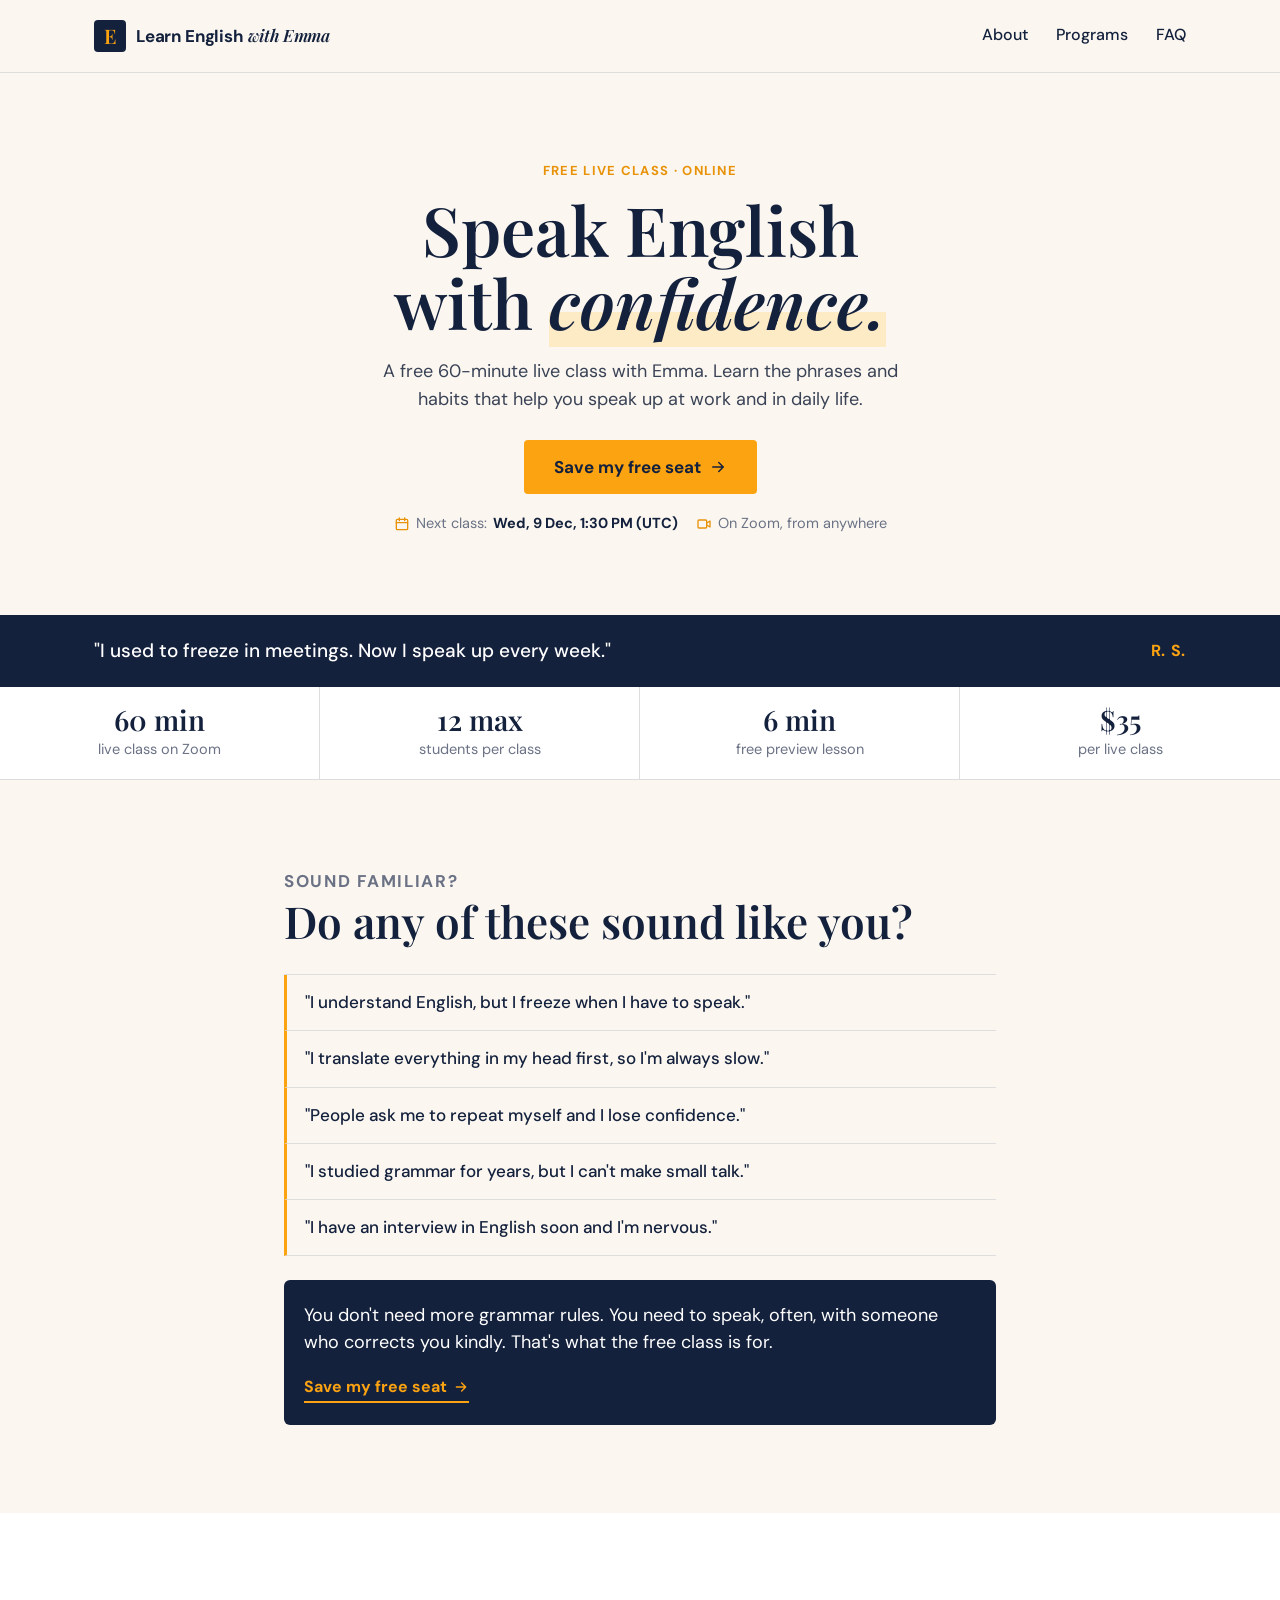
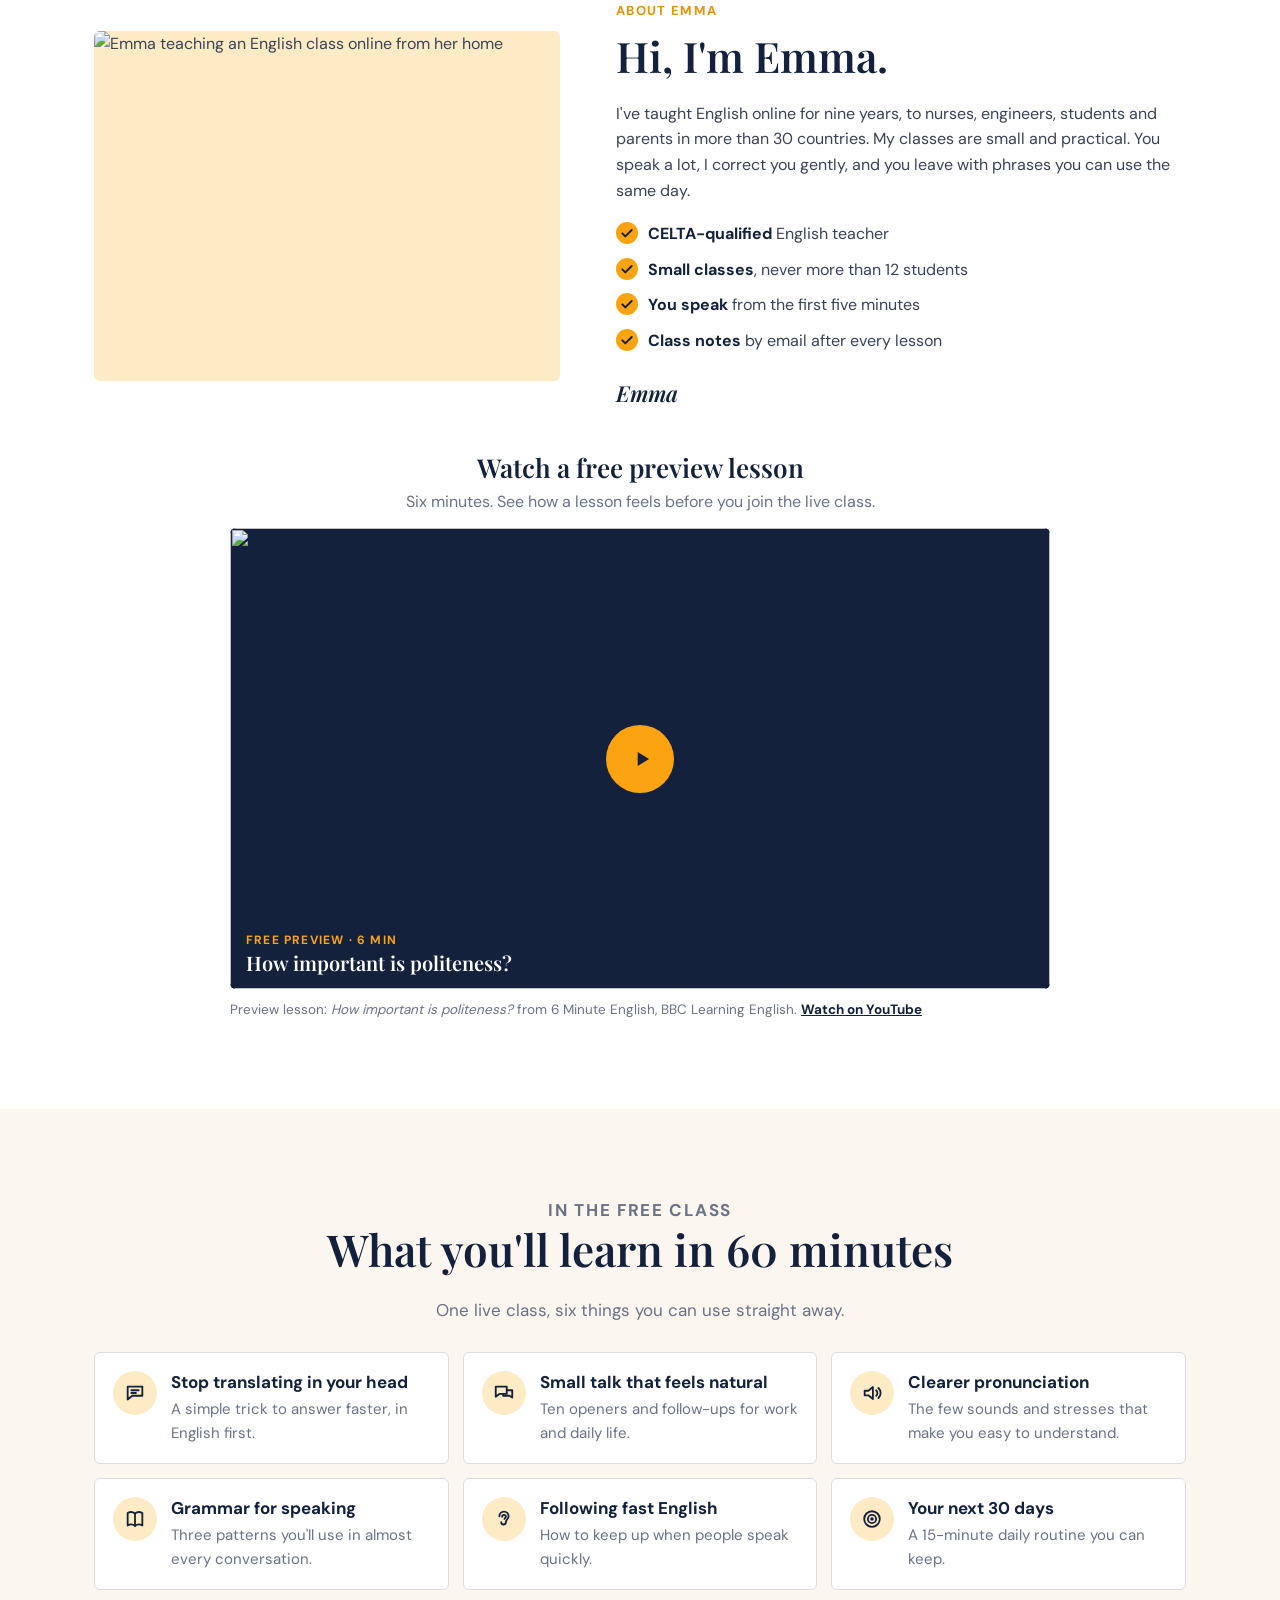
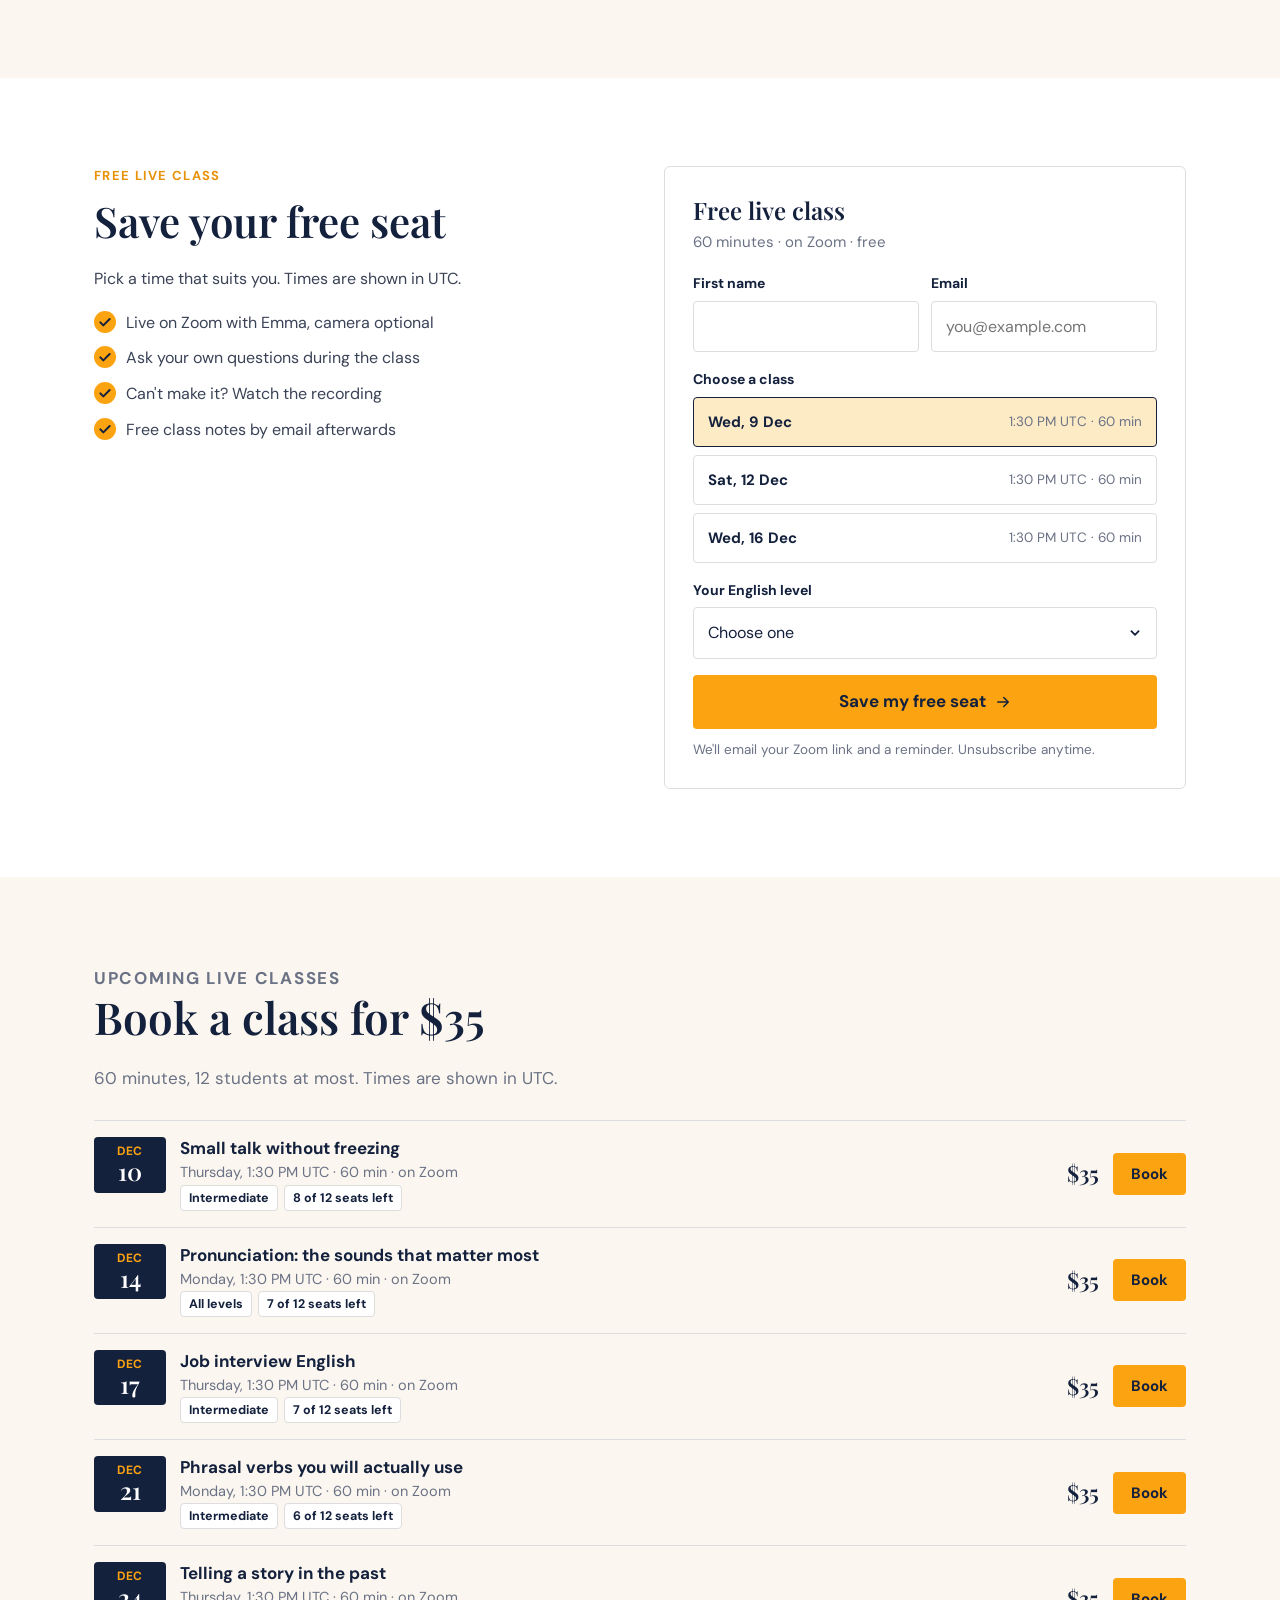
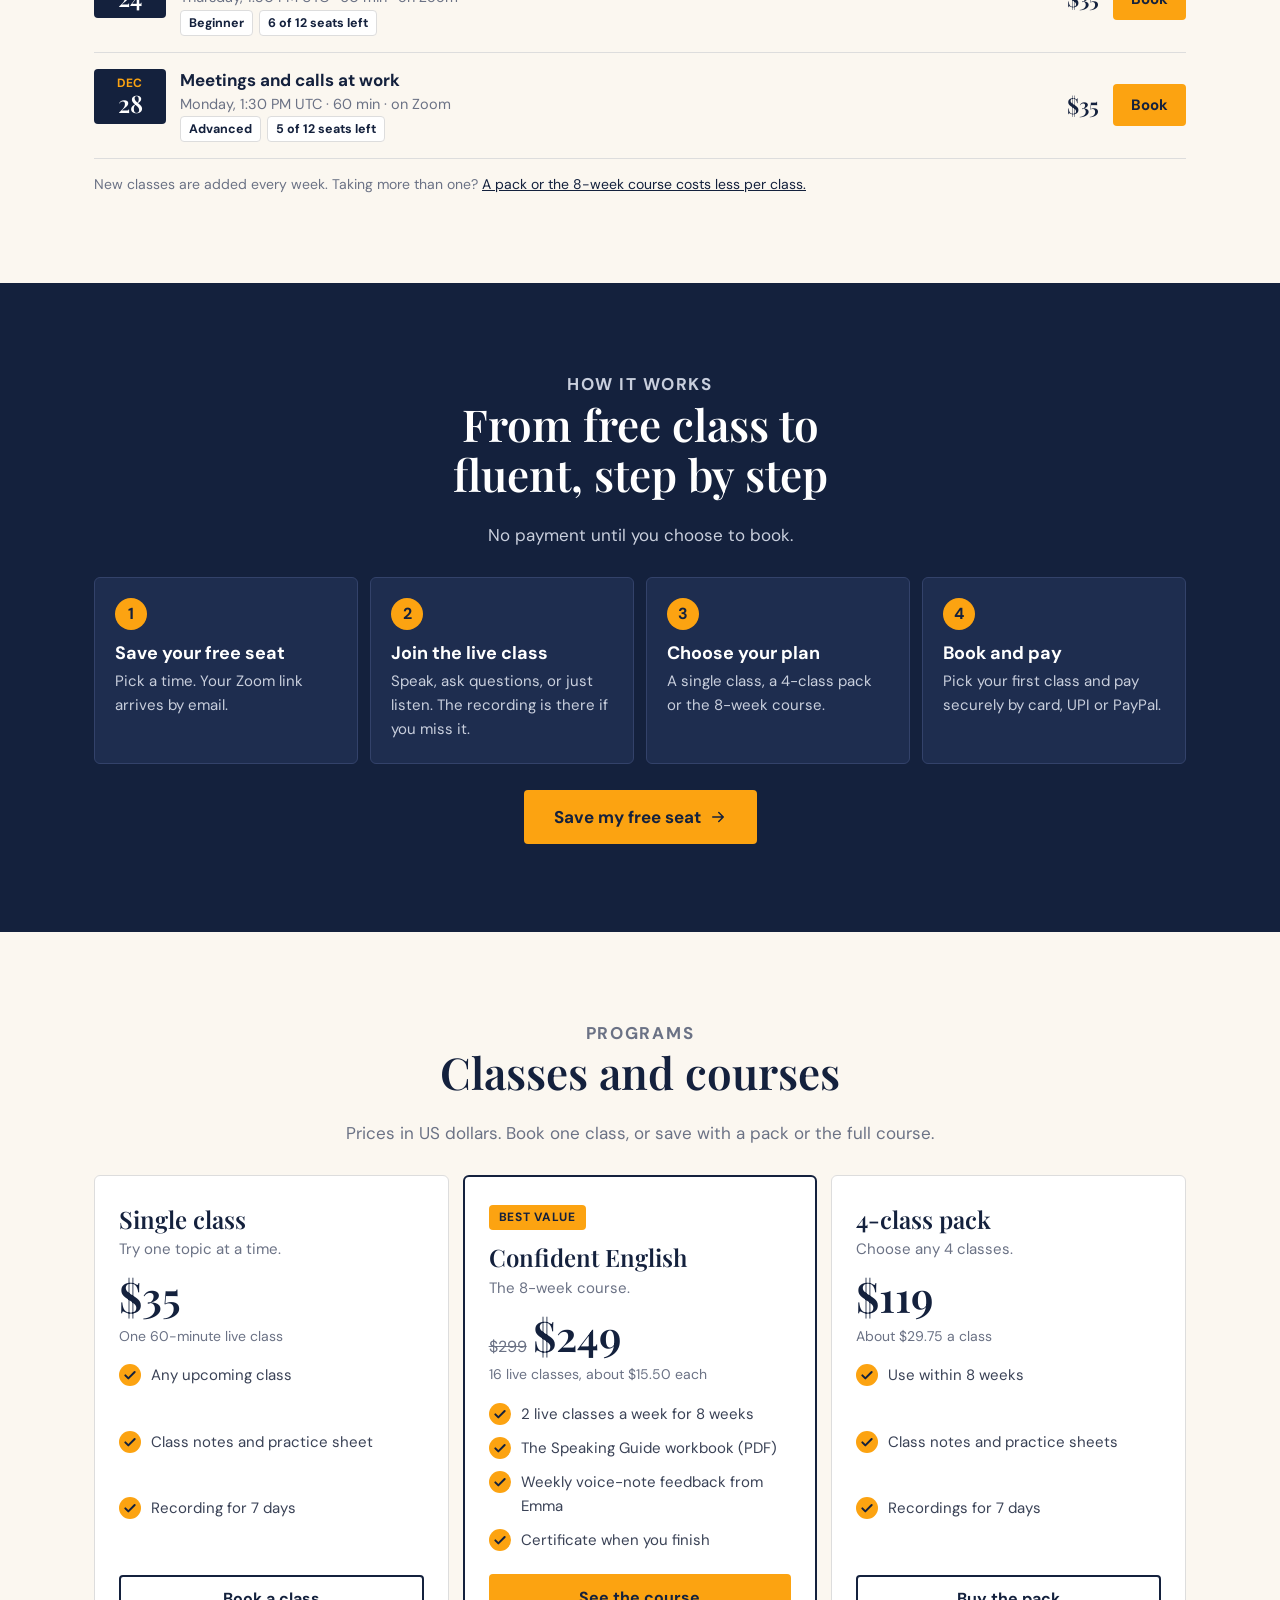
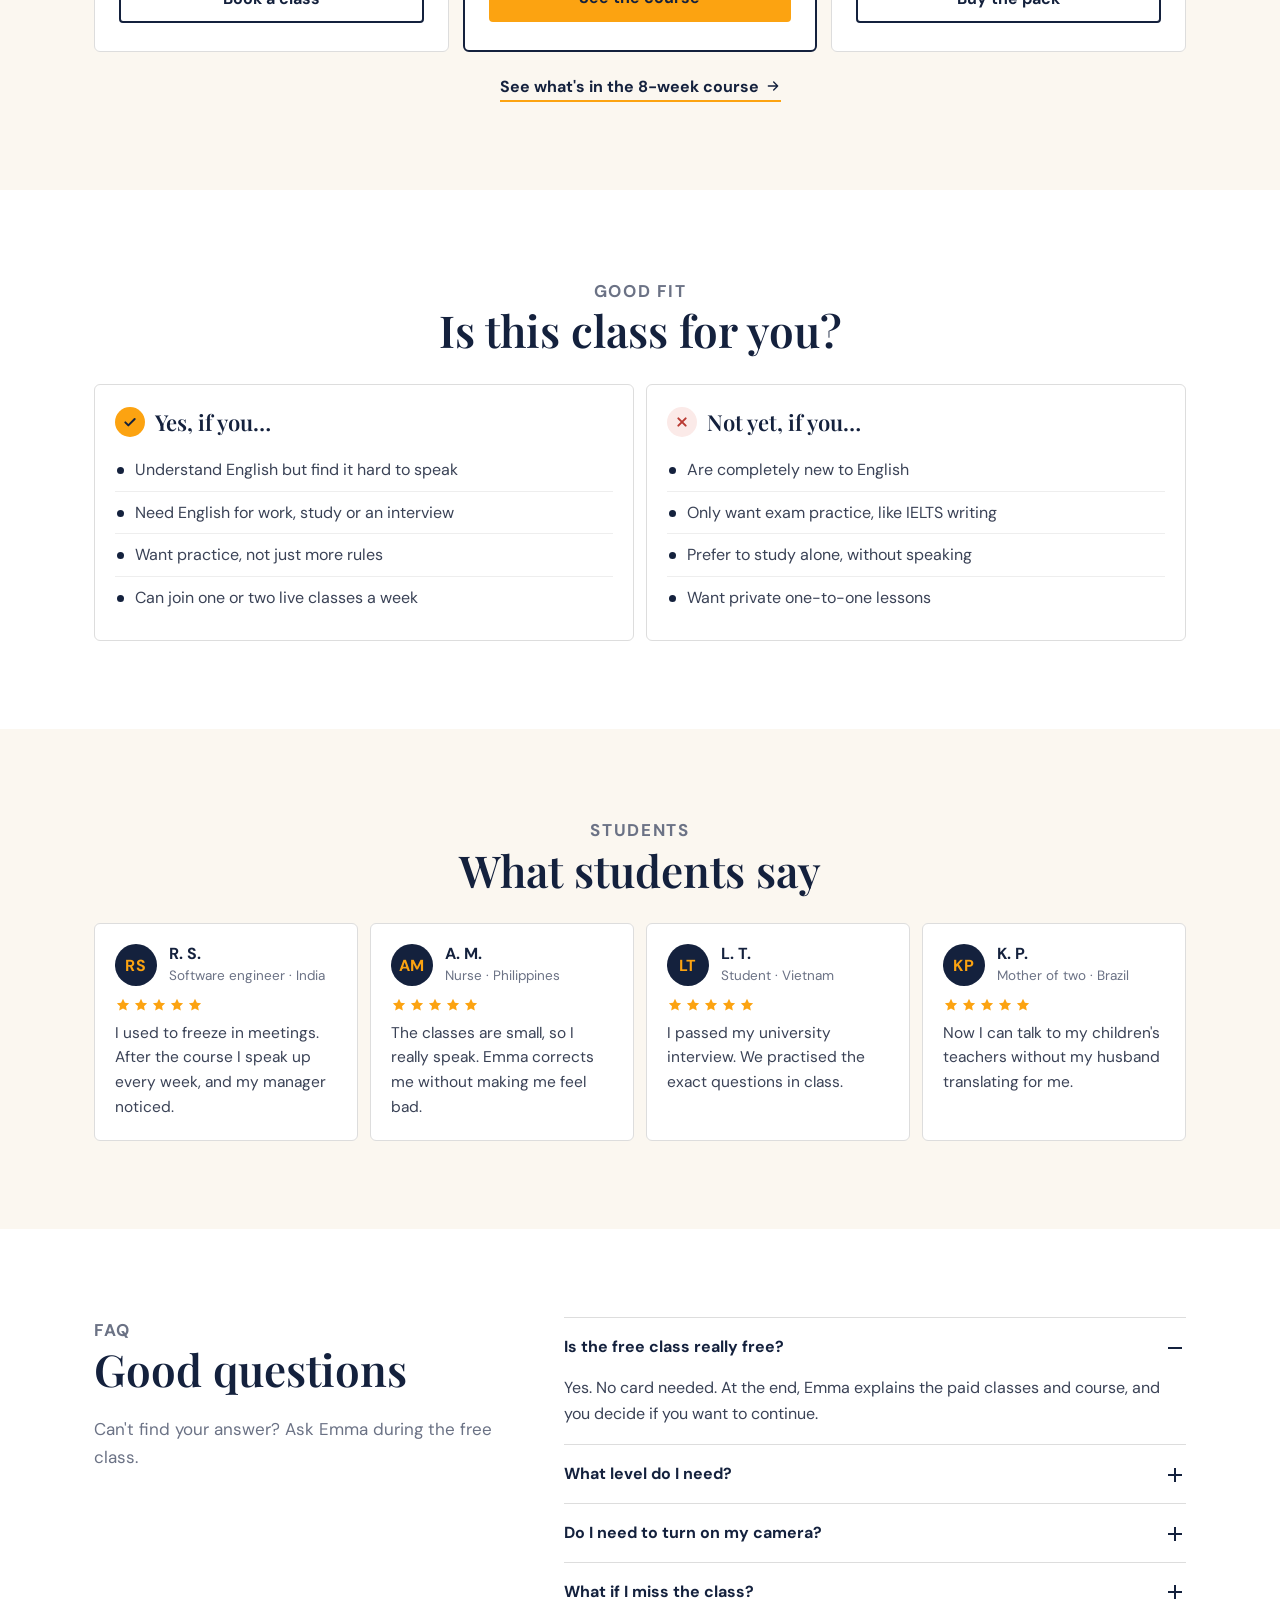
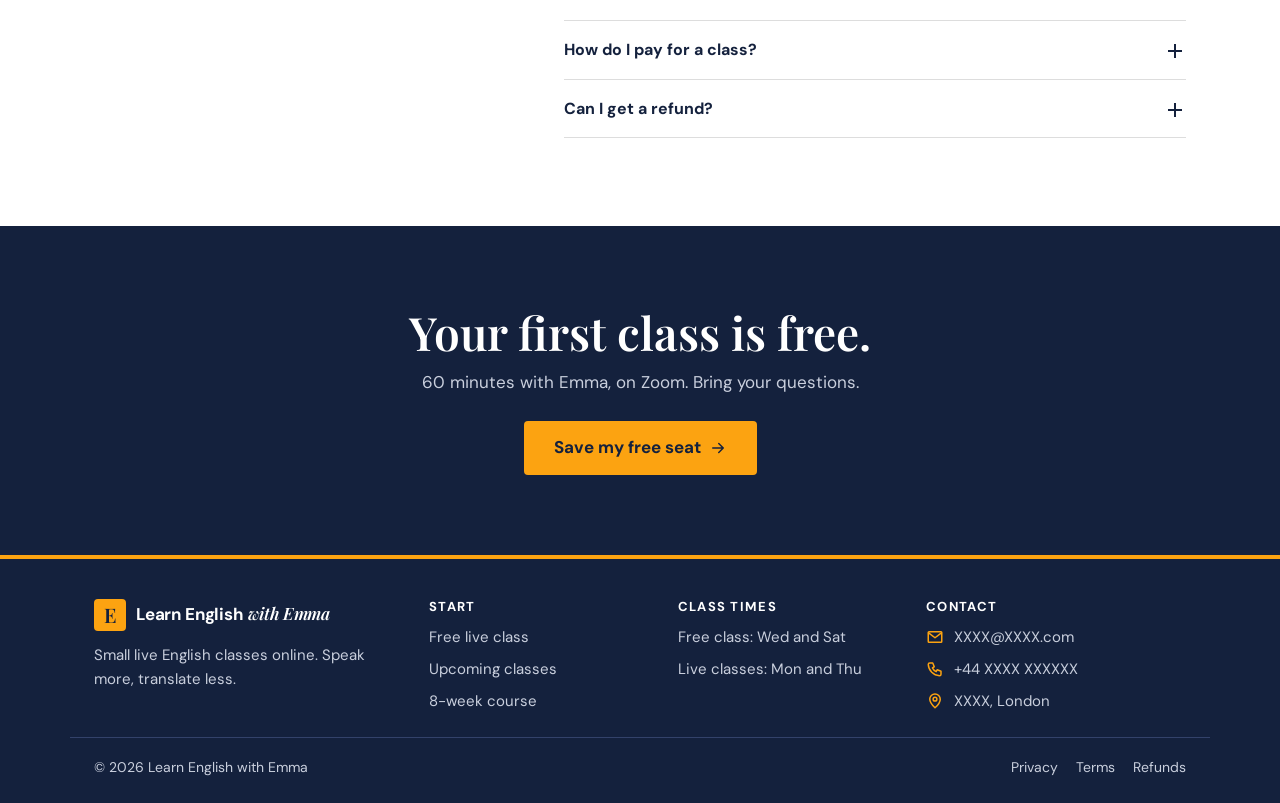
==== index.html @ 5bf14614 "Add English webinar funnel: free class sign-up, webinar room, course offer, checkout and booking" ====
<!doctype html>
<html lang="en">
<head>
<meta charset="utf-8">
<meta name="viewport" content="width=device-width, initial-scale=1">
<title>Learn English with Emma | Free Live Speaking Class</title>
<meta name="description" content="Join a free 60-minute live English class with Emma. Speak with more confidence at work and in daily life. Small online classes, $35 per class after that.">
<meta name="theme-color" content="#14213D">
<meta property="og:type" content="website">
<meta property="og:site_name" content="Learn English with Emma">
<meta property="og:title" content="Free live English class with Emma">
<meta property="og:description" content="60 minutes on Zoom. Speak more, translate less. Save your free seat.">
<meta property="og:image" content="assets/img/og-image.png">
<meta name="twitter:card" content="summary_large_image">
<link rel="icon" href="assets/img/favicon.svg" type="image/svg+xml">
<link rel="preload" href="assets/fonts/dm-sans-latin-400-normal.woff2" as="font" type="font/woff2" crossorigin>
<link rel="preload" href="assets/fonts/playfair-display-latin-600-normal.woff2" as="font" type="font/woff2" crossorigin>
<link rel="preconnect" href="https://images.pexels.com">
<link rel="stylesheet" href="assets/site.css">
<script type="application/ld+json">{"@context":"https://schema.org","@type":"Course","name":"Confident English, 8 weeks","description":"Small live online English speaking classes with Emma.","provider":{"@type":"Organization","name":"Learn English with Emma"},"offers":{"@type":"Offer","price":"35","priceCurrency":"USD","category":"Single live class"}}</script>
</head>
<body id="top" data-page="home">
<svg width="0" height="0" style="position:absolute" aria-hidden="true" focusable="false">
  <symbol id="i-check" viewBox="0 0 24 24"><path d="m5 12.5 4.5 4.5L19 7.5"/></symbol>
  <symbol id="i-x" viewBox="0 0 24 24"><path d="M6.5 6.5l11 11M17.5 6.5l-11 11"/></symbol>
  <symbol id="i-arrow" viewBox="0 0 24 24"><path d="M5 12h14M13 6l6 6-6 6"/></symbol>
  <symbol id="i-menu" viewBox="0 0 24 24"><path d="M4 7h16M4 12h16M4 17h16"/></symbol>
  <symbol id="i-calendar" viewBox="0 0 24 24"><rect x="3.5" y="5" width="17" height="15.5" rx="1.5"/><path d="M3.5 10h17M8 3v4M16 3v4"/></symbol>
  <symbol id="i-clock" viewBox="0 0 24 24"><circle cx="12" cy="12" r="8.5"/><path d="M12 7.5V12l3 2"/></symbol>
  <symbol id="i-video" viewBox="0 0 24 24"><rect x="3" y="6" width="13" height="12" rx="1.5"/><path d="m16 10.5 5-3v9l-5-3"/></symbol>
  <symbol id="i-lock" viewBox="0 0 24 24"><rect x="5" y="11" width="14" height="10" rx="1"/><path d="M8 11V8a4 4 0 0 1 8 0v3"/></symbol>
  <symbol id="i-shield" viewBox="0 0 24 24"><path d="M12 3 5 6v5.5c0 4.4 3 8 7 9.5 4-1.5 7-5.1 7-9.5V6z"/><path d="m9 12 2 2 4-4"/></symbol>
  <symbol id="i-download" viewBox="0 0 24 24"><path d="M12 4v11M7 10l5 5 5-5M5 20h14"/></symbol>
  <symbol id="i-mail" viewBox="0 0 24 24"><rect x="3" y="5" width="18" height="14" rx="1"/><path d="m3.5 6.5 8.5 6.5 8.5-6.5"/></symbol>
  <symbol id="i-phone" viewBox="0 0 24 24"><path d="M5 4h4l2 5-2.5 1.5a11 11 0 0 0 5 5L15 13l5 2v4a2 2 0 0 1-2 2A16 16 0 0 1 3 6a2 2 0 0 1 2-2"/></symbol>
  <symbol id="i-pin" viewBox="0 0 24 24"><path d="M12 21s-7-6.2-7-11.5a7 7 0 0 1 14 0C19 14.8 12 21 12 21z"/><circle cx="12" cy="9.5" r="2.5"/></symbol>
  <symbol id="i-star" viewBox="0 0 24 24"><path d="m12 2.8 2.8 5.9 6.4.8-4.7 4.4 1.2 6.4L12 17.2l-5.7 3.1 1.2-6.4-4.7-4.4 6.4-.8z"/></symbol>
  <symbol id="i-speak" viewBox="0 0 24 24"><path d="M4 5h16v10H9l-5 4z"/><path d="M8 9h8M8 12h5"/></symbol>
  <symbol id="i-chat" viewBox="0 0 24 24"><path d="M3 5h12v8H7l-4 3z"/><path d="M15 9h6v8l-3-2h-7v-2"/></symbol>
  <symbol id="i-sound" viewBox="0 0 24 24"><path d="M4 9.5h4l5-4v13l-5-4H4z"/><path d="M16.5 9a4 4 0 0 1 0 6M19 6.5a7.5 7.5 0 0 1 0 11"/></symbol>
  <symbol id="i-book" viewBox="0 0 24 24"><path d="M4 5.5C6.5 4 9.5 4 12 6c2.5-2 5.5-2 8-.5V19c-2.5-1.5-5.5-1.5-8 .5-2.5-2-5.5-2-8-.5z"/><path d="M12 6v13.5"/></symbol>
  <symbol id="i-ear" viewBox="0 0 24 24"><path d="M7 9a5 5 0 0 1 10 0c0 3-3 4-3 6.5a2.5 2.5 0 0 1-5 0"/><path d="M10 9.5a2 2 0 0 1 4 0c0 1.2-1 1.6-1.5 2.4"/></symbol>
  <symbol id="i-target" viewBox="0 0 24 24"><circle cx="12" cy="12" r="8.5"/><circle cx="12" cy="12" r="4.5"/><circle cx="12" cy="12" r="1"/></symbol>
</svg>
<a class="skip-link" href="#main">Skip to content</a>

<header class="site-header">
  <div class="wrap nav">
    <a class="logo" href="#top" aria-label="Learn English with Emma, home">
      <span class="logo-mark" aria-hidden="true">E</span>
      <span class="logo-text">Learn English <em>with Emma</em></span>
    </a>
    <nav class="nav-links" aria-label="Main">
      <a href="#about">About</a>
      <a href="#programs">Programs</a>
      <a href="#faq">FAQ</a>
    </nav>
    <button class="nav-toggle" type="button" aria-expanded="false" aria-controls="mobile-nav" aria-label="Open menu" data-nav-toggle>
      <svg class="ic" aria-hidden="true"><use href="#i-menu"/></svg>
    </button>
  </div>
  <div class="mobile-nav" id="mobile-nav" hidden data-mobile-nav>
    <a href="#about">About</a>
    <a href="#programs">Programs</a>
    <a href="#classes">Upcoming classes</a>
    <a href="#faq">FAQ</a>
    <a class="btn btn-amber btn-block" href="#register">Save my free seat</a>
  </div>
</header>

<main id="main">

  <!-- HERO -->
  <section class="hero" data-hero>
    <div class="wrap narrow">
      <p class="kicker">Free live class · Online</p>
      <h1><span>Speak English</span> <span>with <em>confidence.</em></span></h1>
      <p class="lead">A free 60-minute live class with Emma. Learn the phrases and habits that help you speak up at work and in daily life.</p>
      <a class="btn btn-amber btn-lg" href="#register">Save my free seat <svg class="ic" aria-hidden="true"><use href="#i-arrow"/></svg></a>
      <p class="hero-meta">
        <span><svg class="ic" aria-hidden="true"><use href="#i-calendar"/></svg>Next class: <strong data-next-free>this week</strong></span>
        <span><svg class="ic" aria-hidden="true"><use href="#i-video"/></svg>On Zoom, from anywhere</span>
      </p>
    </div>
  </section>

  <!-- TESTIMONIAL STRIP -->
  <section class="quote-strip" aria-label="What a student says">
    <div class="wrap">
      <blockquote>"I used to freeze in meetings. Now I speak up every week."</blockquote>
      <cite>R. S.</cite>
    </div>
  </section>

  <!-- FACTS -->
  <section class="facts" aria-label="At a glance">
    <div class="fact"><strong>60 min</strong><span>live class on Zoom</span></div>
    <div class="fact"><strong>12 max</strong><span>students per class</span></div>
    <div class="fact"><strong>6 min</strong><span>free preview lesson</span></div>
    <div class="fact"><strong>$35</strong><span>per live class</span></div>
  </section>

  <!-- SOUND FAMILIAR -->
  <section class="section">
    <div class="wrap narrow">
      <div class="section-head">
        <p class="kicker">Sound familiar?</p>
        <h2>Do any of these sound like you?</h2>
      </div>
      <ul class="familiar-list">
        <li>"I understand English, but I freeze when I have to speak."</li>
        <li>"I translate everything in my head first, so I'm always slow."</li>
        <li>"People ask me to repeat myself and I lose confidence."</li>
        <li>"I studied grammar for years, but I can't make small talk."</li>
        <li>"I have an interview in English soon and I'm nervous."</li>
      </ul>
      <div class="familiar-answer">
        <p>You don't need more grammar rules. You need to speak, often, with someone who corrects you kindly. That's what the free class is for.</p>
        <a class="link-arrow" href="#register">Save my free seat <svg class="ic" aria-hidden="true"><use href="#i-arrow"/></svg></a>
      </div>
    </div>
  </section>

  <!-- ABOUT EMMA + PREVIEW -->
  <section class="section section-white" id="about">
    <div class="wrap">
      <div class="about-grid">
        <div class="about-photo">
          <img src="https://images.pexels.com/photos/6267032/pexels-photo-6267032.jpeg?auto=compress&amp;cs=tinysrgb&amp;w=1000" srcset="https://images.pexels.com/photos/6267032/pexels-photo-6267032.jpeg?auto=compress&amp;cs=tinysrgb&amp;w=640 640w, https://images.pexels.com/photos/6267032/pexels-photo-6267032.jpeg?auto=compress&amp;cs=tinysrgb&amp;w=1000 1000w" sizes="(max-width: 900px) 100vw, 480px" alt="Emma teaching an English class online from her home" width="1000" height="750" loading="lazy" decoding="async">
        </div>
        <div class="about-copy">
          <p class="kicker">About Emma</p>
          <h2>Hi, I'm Emma.</h2>
          <p>I've taught English online for nine years, to nurses, engineers, students and parents in more than 30 countries. My classes are small and practical. You speak a lot, I correct you gently, and you leave with phrases you can use the same day.</p>
          <ul class="ticks">
            <li><svg class="ic" aria-hidden="true"><use href="#i-check"/></svg><span><strong>CELTA-qualified</strong> English teacher</span></li>
            <li><svg class="ic" aria-hidden="true"><use href="#i-check"/></svg><span><strong>Small classes</strong>, never more than 12 students</span></li>
            <li><svg class="ic" aria-hidden="true"><use href="#i-check"/></svg><span><strong>You speak</strong> from the first five minutes</span></li>
            <li><svg class="ic" aria-hidden="true"><use href="#i-check"/></svg><span><strong>Class notes</strong> by email after every lesson</span></li>
          </ul>
          <p class="sign">Emma</p>
        </div>
      </div>

      <div class="preview" id="preview">
        <div class="preview-head">
          <h3>Watch a free preview lesson</h3>
          <p>Six minutes. See how a lesson feels before you join the live class.</p>
        </div>
        <div class="video-frame">
          <!-- To swap the preview, change data-embed, data-title, the aria-label and the credit below. -->
          <button class="video-facade" type="button" data-video data-embed="https://www.youtube-nocookie.com/embed/5wynL5ttotw?autoplay=1&amp;rel=0&amp;playsinline=1" data-title="How important is politeness? 6 Minute English, BBC Learning English" aria-label="Play the free preview lesson: How important is politeness? 6 Minute English, BBC Learning English">
            <img class="vf-img" src="https://images.pexels.com/photos/6502997/pexels-photo-6502997.jpeg?auto=compress&amp;cs=tinysrgb&amp;w=1200" srcset="https://images.pexels.com/photos/6502997/pexels-photo-6502997.jpeg?auto=compress&amp;cs=tinysrgb&amp;w=720 720w, https://images.pexels.com/photos/6502997/pexels-photo-6502997.jpeg?auto=compress&amp;cs=tinysrgb&amp;w=1200 1200w" sizes="(max-width: 1140px) 100vw, 1092px" alt="" loading="lazy" decoding="async">
            <span class="vf-play" aria-hidden="true"><svg viewBox="0 0 24 24"><path d="M8 5.5v13l10.5-6.5z" fill="currentColor"/></svg></span>
            <span class="vf-title" aria-hidden="true"><small>Free preview · 6 min</small>How important is politeness?</span>
          </button>
        </div>
        <p class="video-note">Preview lesson: <em>How important is politeness?</em> from 6 Minute English, BBC Learning English. <a href="https://www.youtube.com/watch?v=5wynL5ttotw" target="_blank" rel="noopener">Watch on YouTube</a></p>
      </div>
    </div>
  </section>

  <!-- WHAT YOU'LL LEARN -->
  <section class="section" id="learn">
    <div class="wrap">
      <div class="section-head center">
        <p class="kicker">In the free class</p>
        <h2>What you'll learn in 60 minutes</h2>
        <p>One live class, six things you can use straight away.</p>
      </div>
      <div class="learn-grid">
        <div class="learn-card"><span class="learn-icon"><svg class="ic" aria-hidden="true"><use href="#i-speak"/></svg></span><div><h3>Stop translating in your head</h3><p>A simple trick to answer faster, in English first.</p></div></div>
        <div class="learn-card"><span class="learn-icon"><svg class="ic" aria-hidden="true"><use href="#i-chat"/></svg></span><div><h3>Small talk that feels natural</h3><p>Ten openers and follow-ups for work and daily life.</p></div></div>
        <div class="learn-card"><span class="learn-icon"><svg class="ic" aria-hidden="true"><use href="#i-sound"/></svg></span><div><h3>Clearer pronunciation</h3><p>The few sounds and stresses that make you easy to understand.</p></div></div>
        <div class="learn-card"><span class="learn-icon"><svg class="ic" aria-hidden="true"><use href="#i-book"/></svg></span><div><h3>Grammar for speaking</h3><p>Three patterns you'll use in almost every conversation.</p></div></div>
        <div class="learn-card"><span class="learn-icon"><svg class="ic" aria-hidden="true"><use href="#i-ear"/></svg></span><div><h3>Following fast English</h3><p>How to keep up when people speak quickly.</p></div></div>
        <div class="learn-card"><span class="learn-icon"><svg class="ic" aria-hidden="true"><use href="#i-target"/></svg></span><div><h3>Your next 30 days</h3><p>A 15-minute daily routine you can keep.</p></div></div>
      </div>
    </div>
  </section>

  <!-- REGISTER -->
  <section class="section section-white" id="register">
    <div class="wrap register-grid">
      <div class="register-copy">
        <p class="kicker">Free live class</p>
        <h2>Save your free seat</h2>
        <p>Pick a time that suits you. Times are shown in <span data-tz>your local time</span>.</p>
        <ul class="ticks">
          <li><svg class="ic" aria-hidden="true"><use href="#i-check"/></svg><span>Live on Zoom with Emma, camera optional</span></li>
          <li><svg class="ic" aria-hidden="true"><use href="#i-check"/></svg><span>Ask your own questions during the class</span></li>
          <li><svg class="ic" aria-hidden="true"><use href="#i-check"/></svg><span>Can't make it? Watch the recording</span></li>
          <li><svg class="ic" aria-hidden="true"><use href="#i-check"/></svg><span>Free class notes by email afterwards</span></li>
        </ul>
      </div>
      <form class="form-card" id="reg-form" novalidate>
        <h3>Free live class</h3>
        <p class="sub">60 minutes · on Zoom · free</p>
        <div class="row-2">
          <div class="field">
            <label for="r-name">First name</label>
            <input class="input" id="r-name" name="firstName" type="text" autocomplete="given-name" required data-msg="Please enter your first name.">
            <p class="err"></p>
          </div>
          <div class="field">
            <label for="r-email">Email</label>
            <input class="input" id="r-email" name="email" type="email" autocomplete="email" inputmode="email" placeholder="you@example.com" required data-msg="Please enter your email.">
            <p class="err"></p>
          </div>
        </div>
        <fieldset class="field" data-required data-msg="Please choose a class time.">
          <legend>Choose a class</legend>
          <div class="choices" data-free-sessions></div>
          <p class="err"></p>
        </fieldset>
        <div class="field">
          <label for="r-level">Your English level</label>
          <select class="select" id="r-level" name="level" required data-msg="Please choose your level.">
            <option value="">Choose one</option>
            <option>Beginner</option>
            <option>Intermediate</option>
            <option>Advanced</option>
            <option>Not sure</option>
          </select>
          <p class="err"></p>
        </div>
        <div class="hp" aria-hidden="true"><label for="r-website">Leave this empty</label><input id="r-website" name="website" type="text" tabindex="-1" autocomplete="off"></div>
        <button class="btn btn-amber btn-lg btn-block" type="submit">Save my free seat <svg class="ic" aria-hidden="true"><use href="#i-arrow"/></svg></button>
        <p class="fine">We'll email your Zoom link and a reminder. Unsubscribe anytime.</p>
      </form>
    </div>
  </section>

  <!-- UPCOMING CLASSES -->
  <section class="section" id="classes">
    <div class="wrap">
      <div class="section-head">
        <p class="kicker">Upcoming live classes</p>
        <h2>Book a class for $35</h2>
        <p>60 minutes, 12 students at most. Times are shown in <span data-tz>your local time</span>.</p>
      </div>
      <ul class="classes" data-classes="6"></ul>
      <p class="classes-note">New classes are added every week. Taking more than one? <a href="#programs">A pack or the 8-week course costs less per class.</a></p>
    </div>
  </section>

  <!-- HOW IT WORKS -->
  <section class="section section-navy on-navy" id="how-it-works">
    <div class="wrap">
      <div class="section-head center">
        <p class="kicker">How it works</p>
        <h2>From free class to fluent, step by step</h2>
        <p>No payment until you choose to book.</p>
      </div>
      <ol class="steps">
        <li class="step"><span class="step-num">1</span><h3>Save your free seat</h3><p>Pick a time. Your Zoom link arrives by email.</p></li>
        <li class="step"><span class="step-num">2</span><h3>Join the live class</h3><p>Speak, ask questions, or just listen. The recording is there if you miss it.</p></li>
        <li class="step"><span class="step-num">3</span><h3>Choose your plan</h3><p>A single class, a 4-class pack or the 8-week course.</p></li>
        <li class="step"><span class="step-num">4</span><h3>Book and pay</h3><p>Pick your first class and pay securely by card, UPI or PayPal.</p></li>
      </ol>
      <div class="steps-cta"><a class="btn btn-amber btn-lg" href="#register">Save my free seat <svg class="ic" aria-hidden="true"><use href="#i-arrow"/></svg></a></div>
    </div>
  </section>

  <!-- PROGRAMS -->
  <section class="section" id="programs">
    <div class="wrap">
      <div class="section-head center">
        <p class="kicker">Programs</p>
        <h2>Classes and courses</h2>
        <p>Prices in US dollars. Book one class, or save with a pack or the full course.</p>
      </div>
      <div class="plans">
        <article class="plan">
          <h3>Single class</h3>
          <p class="plan-sub">Try one topic at a time.</p>
          <p class="plan-price"><b>$35</b></p>
          <p class="plan-per">One 60-minute live class</p>
          <ul class="ticks">
            <li><svg class="ic" aria-hidden="true"><use href="#i-check"/></svg>Any upcoming class</li>
            <li><svg class="ic" aria-hidden="true"><use href="#i-check"/></svg>Class notes and practice sheet</li>
            <li><svg class="ic" aria-hidden="true"><use href="#i-check"/></svg>Recording for 7 days</li>
          </ul>
          <a class="btn btn-line btn-block" href="checkout.html?plan=single">Book a class</a>
        </article>
        <article class="plan featured">
          <span class="plan-badge">Best value</span>
          <h3>Confident English</h3>
          <p class="plan-sub">The 8-week course.</p>
          <p class="plan-price"><s>$299</s><b>$249</b></p>
          <p class="plan-per">16 live classes, about $15.50 each</p>
          <ul class="ticks">
            <li><svg class="ic" aria-hidden="true"><use href="#i-check"/></svg>2 live classes a week for 8 weeks</li>
            <li><svg class="ic" aria-hidden="true"><use href="#i-check"/></svg>The Speaking Guide workbook (PDF)</li>
            <li><svg class="ic" aria-hidden="true"><use href="#i-check"/></svg>Weekly voice-note feedback from Emma</li>
            <li><svg class="ic" aria-hidden="true"><use href="#i-check"/></svg>Certificate when you finish</li>
          </ul>
          <a class="btn btn-amber btn-block" href="offer.html">See the course</a>
        </article>
        <article class="plan">
          <h3>4-class pack</h3>
          <p class="plan-sub">Choose any 4 classes.</p>
          <p class="plan-price"><b>$119</b></p>
          <p class="plan-per">About $29.75 a class</p>
          <ul class="ticks">
            <li><svg class="ic" aria-hidden="true"><use href="#i-check"/></svg>Use within 8 weeks</li>
            <li><svg class="ic" aria-hidden="true"><use href="#i-check"/></svg>Class notes and practice sheets</li>
            <li><svg class="ic" aria-hidden="true"><use href="#i-check"/></svg>Recordings for 7 days</li>
          </ul>
          <a class="btn btn-line btn-block" href="checkout.html?plan=pack">Buy the pack</a>
        </article>
      </div>
      <p class="plans-more"><a class="link-arrow" href="offer.html">See what's in the 8-week course <svg class="ic" aria-hidden="true"><use href="#i-arrow"/></svg></a></p>
    </div>
  </section>

  <!-- FIT -->
  <section class="section section-white">
    <div class="wrap">
      <div class="section-head center">
        <p class="kicker">Good fit</p>
        <h2>Is this class for you?</h2>
      </div>
      <div class="fit-grid">
        <div class="fit-card yes">
          <h3><span class="fit-badge"><svg class="ic" aria-hidden="true"><use href="#i-check"/></svg></span>Yes, if you…</h3>
          <ul>
            <li>Understand English but find it hard to speak</li>
            <li>Need English for work, study or an interview</li>
            <li>Want practice, not just more rules</li>
            <li>Can join one or two live classes a week</li>
          </ul>
        </div>
        <div class="fit-card no">
          <h3><span class="fit-badge"><svg class="ic" aria-hidden="true"><use href="#i-x"/></svg></span>Not yet, if you…</h3>
          <ul>
            <li>Are completely new to English</li>
            <li>Only want exam practice, like IELTS writing</li>
            <li>Prefer to study alone, without speaking</li>
            <li>Want private one-to-one lessons</li>
          </ul>
        </div>
      </div>
    </div>
  </section>

  <!-- REVIEWS -->
  <section class="section" id="reviews">
    <div class="wrap">
      <div class="section-head center">
        <p class="kicker">Students</p>
        <h2>What students say</h2>
      </div>
      <div class="reviews">
        <figure class="review">
          <div class="review-top"><span class="initials" aria-hidden="true">RS</span><div><strong>R. S.</strong><small>Software engineer · India</small></div></div>
          <div class="stars" role="img" aria-label="5 out of 5 stars"><svg aria-hidden="true"><use href="#i-star"/></svg><svg aria-hidden="true"><use href="#i-star"/></svg><svg aria-hidden="true"><use href="#i-star"/></svg><svg aria-hidden="true"><use href="#i-star"/></svg><svg aria-hidden="true"><use href="#i-star"/></svg></div>
          <blockquote>I used to freeze in meetings. After the course I speak up every week, and my manager noticed.</blockquote>
        </figure>
        <figure class="review">
          <div class="review-top"><span class="initials" aria-hidden="true">AM</span><div><strong>A. M.</strong><small>Nurse · Philippines</small></div></div>
          <div class="stars" role="img" aria-label="5 out of 5 stars"><svg aria-hidden="true"><use href="#i-star"/></svg><svg aria-hidden="true"><use href="#i-star"/></svg><svg aria-hidden="true"><use href="#i-star"/></svg><svg aria-hidden="true"><use href="#i-star"/></svg><svg aria-hidden="true"><use href="#i-star"/></svg></div>
          <blockquote>The classes are small, so I really speak. Emma corrects me without making me feel bad.</blockquote>
        </figure>
        <figure class="review">
          <div class="review-top"><span class="initials" aria-hidden="true">LT</span><div><strong>L. T.</strong><small>Student · Vietnam</small></div></div>
          <div class="stars" role="img" aria-label="5 out of 5 stars"><svg aria-hidden="true"><use href="#i-star"/></svg><svg aria-hidden="true"><use href="#i-star"/></svg><svg aria-hidden="true"><use href="#i-star"/></svg><svg aria-hidden="true"><use href="#i-star"/></svg><svg aria-hidden="true"><use href="#i-star"/></svg></div>
          <blockquote>I passed my university interview. We practised the exact questions in class.</blockquote>
        </figure>
        <figure class="review">
          <div class="review-top"><span class="initials" aria-hidden="true">KP</span><div><strong>K. P.</strong><small>Mother of two · Brazil</small></div></div>
          <div class="stars" role="img" aria-label="5 out of 5 stars"><svg aria-hidden="true"><use href="#i-star"/></svg><svg aria-hidden="true"><use href="#i-star"/></svg><svg aria-hidden="true"><use href="#i-star"/></svg><svg aria-hidden="true"><use href="#i-star"/></svg><svg aria-hidden="true"><use href="#i-star"/></svg></div>
          <blockquote>Now I can talk to my children's teachers without my husband translating for me.</blockquote>
        </figure>
      </div>
    </div>
  </section>

  <!-- FAQ -->
  <section class="section section-white" id="faq">
    <div class="wrap faq-wrap">
      <div class="section-head">
        <p class="kicker">FAQ</p>
        <h2>Good questions</h2>
        <p>Can't find your answer? Ask Emma during the free class.</p>
      </div>
      <div class="faq-list">
        <details open>
          <summary>Is the free class really free?</summary>
          <p>Yes. No card needed. At the end, Emma explains the paid classes and course, and you decide if you want to continue.</p>
        </details>
        <details>
          <summary>What level do I need?</summary>
          <p>Classes suit lower-intermediate to advanced students. If you can read this page, you're ready.</p>
        </details>
        <details>
          <summary>Do I need to turn on my camera?</summary>
          <p>No. Many students keep the camera off for the first class. You can speak, type in the chat, or just listen.</p>
        </details>
        <details>
          <summary>What if I miss the class?</summary>
          <p>Everyone who signs up gets the recording by email, so you can watch it later.</p>
        </details>
        <details>
          <summary>How do I pay for a class?</summary>
          <p>Pick a class or plan and pay securely by card, UPI or PayPal. Prices are in US dollars and your bank converts them.</p>
        </details>
        <details>
          <summary>Can I get a refund?</summary>
          <p>Yes. Cancel at least 24 hours before a class for a full refund. If your first course class isn't right for you, tell Emma that day for a full refund.</p>
        </details>
      </div>
    </div>
  </section>

  <!-- FINAL CTA -->
  <section class="cta-band">
    <div class="wrap narrow">
      <h2>Your first class is free.</h2>
      <p>60 minutes with Emma, on Zoom. Bring your questions.</p>
      <a class="btn btn-amber btn-lg" href="#register">Save my free seat <svg class="ic" aria-hidden="true"><use href="#i-arrow"/></svg></a>
    </div>
  </section>
</main>

<footer class="site-footer">
  <div class="wrap footer-grid">
    <div class="f-brand">
      <a class="logo" href="#top" aria-label="Learn English with Emma, back to top">
        <span class="logo-mark" aria-hidden="true">E</span>
        <span class="logo-text">Learn English <em>with Emma</em></span>
      </a>
      <p>Small live English classes online. Speak more, translate less.</p>
    </div>
    <div>
      <h3>Start</h3>
      <ul>
        <li><a href="#register">Free live class</a></li>
        <li><a href="#classes">Upcoming classes</a></li>
        <li><a href="offer.html">8-week course</a></li>
      </ul>
    </div>
    <div>
      <h3>Class times</h3>
      <ul>
        <li>Free class: Wed and Sat</li>
        <li>Live classes: Mon and Thu</li>
      </ul>
    </div>
    <div>
      <h3>Contact</h3>
      <ul class="contact-list">
        <li><svg class="ic" aria-hidden="true"><use href="#i-mail"/></svg>XXXX@XXXX.com</li>
        <li><svg class="ic" aria-hidden="true"><use href="#i-phone"/></svg>+44 XXXX XXXXXX</li>
        <li><svg class="ic" aria-hidden="true"><use href="#i-pin"/></svg>XXXX, London</li>
      </ul>
    </div>
  </div>
  <div class="wrap footer-bottom">
    <p>© <span data-year>2026</span> Learn English with Emma</p>
    <p class="f-links"><a href="legal.html#privacy">Privacy</a><a href="legal.html#terms">Terms</a><a href="legal.html#refunds">Refunds</a></p>
  </div>
</footer>

<div class="mobile-cta" data-mobile-cta>
  <p class="mc-text"><strong>Free live class</strong><span data-next-free>this week</span></p>
  <a class="btn btn-amber" href="#register">Save my seat</a>
</div>

<script src="assets/site.js" defer></script>
</body>
</html>
---- assets/site.css ----
/* Learn English with Emma */

@font-face { font-family: "DM Sans"; font-weight: 400; font-display: swap; src: url("fonts/dm-sans-latin-400-normal.woff2") format("woff2"); }
@font-face { font-family: "DM Sans"; font-weight: 500; font-display: swap; src: url("fonts/dm-sans-latin-500-normal.woff2") format("woff2"); }
@font-face { font-family: "DM Sans"; font-weight: 700; font-display: swap; src: url("fonts/dm-sans-latin-700-normal.woff2") format("woff2"); }
@font-face { font-family: "Playfair Display"; font-weight: 600; font-display: swap; src: url("fonts/playfair-display-latin-600-normal.woff2") format("woff2"); }
@font-face { font-family: "Playfair Display"; font-weight: 600; font-style: italic; font-display: swap; src: url("fonts/playfair-display-latin-600-italic.woff2") format("woff2"); }

:root {
  --bg: #FBF7F0;
  --navy: #14213D;
  --navy-2: #1E2D4F;
  --navy-3: #33426A;
  --accent: #FCA311;
  --accent-600: #E8920A;
  --accent-100: #FDEBC6;
  --line: #DDDDDD;
  --white: #fff;
  --text: #3A4256;
  --muted: #6B7285;
  --on-navy: #C9CFDD;
  --sage: #2F7D5B;
  --sage-100: #E3F2EA;
  --red: #B93A32;
  --red-100: #FBEAE8;
  --serif: "Playfair Display", Georgia, "Times New Roman", serif;
  --sans: "DM Sans", system-ui, -apple-system, "Segoe UI", Roboto, Arial, sans-serif;
  --radius: 4px;
  --card-radius: 6px;
  --header-h: 64px;
}

*, *::before, *::after { box-sizing: border-box; }
html { -webkit-text-size-adjust: 100%; scroll-behavior: smooth; scroll-padding-top: calc(var(--header-h) + 12px); }
body { display: flex; flex-direction: column; min-height: 100vh; min-height: 100svh; margin: 0; font-family: var(--sans); font-size: 16px; line-height: 1.6; color: var(--text); background: var(--bg); -webkit-font-smoothing: antialiased; }
body > main { flex: 1 0 auto; }
img, svg { display: block; max-width: 100%; }
h1, h2, h3 { margin: 0 0 .5em; font-family: var(--serif); font-weight: 600; line-height: 1.15; color: var(--navy); text-wrap: balance; }
h3 { font-family: var(--sans); font-weight: 700; line-height: 1.3; }
p { margin: 0 0 1em; }
a { color: var(--navy); }
button, input, select, textarea { font: inherit; color: inherit; }
button { cursor: pointer; }
ul, ol { margin: 0; padding: 0; list-style: none; }
strong { color: var(--navy); font-weight: 700; }
em.serif { font-family: var(--serif); font-style: italic; }
:focus-visible { outline: 3px solid var(--accent); outline-offset: 2px; }
[hidden] { display: none !important; }
[data-masked-phone] { white-space: nowrap; }
[data-masked-email] { overflow-wrap: anywhere; }

.wrap { width: 100%; max-width: 1140px; margin: 0 auto; padding-left: 16px; padding-right: 16px; }
.narrow { max-width: 760px; }
.center { text-align: center; }
.skip-link { position: absolute; left: 12px; top: -60px; z-index: 100; padding: 10px 16px; background: var(--navy); color: #fff; border-radius: var(--radius); }
.skip-link:focus { top: 12px; }
.sr-only { position: absolute; width: 1px; height: 1px; padding: 0; margin: -1px; overflow: hidden; clip: rect(0 0 0 0); white-space: nowrap; border: 0; }
.hp { position: absolute; left: -9999px; width: 1px; height: 1px; overflow: hidden; }
.ic { width: 20px; height: 20px; flex: none; fill: none; stroke: currentColor; stroke-width: 2; stroke-linecap: round; stroke-linejoin: round; }

/* buttons */
.btn { display: inline-flex; align-items: center; justify-content: center; gap: 8px; min-height: 48px; padding: 12px 22px; border: 2px solid transparent; border-radius: var(--radius); font-size: 16px; font-weight: 700; line-height: 1.2; text-decoration: none; transition: background-color .2s, color .2s, border-color .2s; }
.btn .ic { width: 18px; height: 18px; }
.btn-lg { min-height: 54px; padding: 14px 28px; font-size: 17px; }
.btn-block { display: flex; width: 100%; }
.btn-amber { background: var(--accent); color: var(--navy); }
.btn-amber:hover { background: var(--accent-600); }
.btn-navy { background: var(--navy); color: #fff; }
.btn-navy:hover { background: var(--navy-2); }
.btn-line { border-color: var(--navy); color: var(--navy); background: transparent; }
.btn-line:hover { background: var(--navy); color: #fff; }
.btn-line-light { border-color: rgba(255, 255, 255, .55); color: #fff; }
.btn-line-light:hover { border-color: #fff; }
.btn[disabled] { opacity: .6; cursor: default; }
.link-arrow { display: inline-flex; align-items: center; gap: 6px; font-weight: 700; text-decoration: none; border-bottom: 2px solid var(--accent); padding-bottom: 1px; }
.link-arrow .ic { width: 16px; height: 16px; }

.kicker { margin: 0 0 10px; font-size: 13px; font-weight: 700; letter-spacing: .1em; text-transform: uppercase; color: var(--accent-600); }
.on-navy .kicker, .kicker.on-dark { color: var(--accent); }
.fine { margin: 10px 0 0; font-size: 13.5px; color: var(--muted); }
.ticks { display: grid; gap: 10px; }
.ticks li { display: flex; gap: 10px; align-items: flex-start; }
.ticks .ic { width: 22px; height: 22px; margin-top: 1px; padding: 3px; border-radius: 50%; background: var(--accent); color: var(--navy); stroke-width: 3; }

/* header */
.site-header { position: sticky; top: 0; z-index: 50; background: rgba(251, 247, 240, .96); backdrop-filter: blur(6px); -webkit-backdrop-filter: blur(6px); border-bottom: 1px solid var(--line); }
.nav { display: flex; align-items: center; justify-content: space-between; gap: 20px; height: var(--header-h); }
.logo { display: inline-flex; align-items: center; gap: 10px; text-decoration: none; color: var(--navy); }
.logo-mark { display: grid; place-items: center; width: 32px; height: 32px; border-radius: var(--radius); background: var(--navy); color: var(--accent); font-family: var(--serif); font-size: 20px; font-weight: 600; line-height: 1; }
.logo-text { font-size: 17px; font-weight: 700; letter-spacing: -.01em; white-space: nowrap; }
.logo-text em { font-family: var(--serif); font-weight: 600; font-style: italic; }
.nav-links { display: none; align-items: center; gap: 28px; }
.nav-links a { font-weight: 500; text-decoration: none; border-bottom: 2px solid transparent; padding: 4px 0; }
.nav-links a:hover { border-bottom-color: var(--accent); }
.nav-toggle { display: grid; place-items: center; width: 44px; height: 44px; border: 1px solid var(--line); border-radius: var(--radius); background: #fff; color: var(--navy); }
.mobile-nav { display: grid; padding: 4px 16px 18px; border-top: 1px solid var(--line); background: var(--bg); }
.mobile-nav a:not(.btn) { padding: 12px 0; font-weight: 500; text-decoration: none; border-bottom: 1px solid var(--line); }
.mobile-nav .btn { margin-top: 14px; }
.nav-buy { min-height: 40px; padding: 8px 16px; font-size: 15px; }
.slim-note { display: inline-flex; align-items: center; gap: 6px; margin: 0; font-size: 14px; color: var(--muted); }
.slim-note .ic { width: 16px; height: 16px; color: var(--sage); }

/* sections */
.section { padding: 56px 0; }
.section-white { background: #fff; }
.section-navy { background: var(--navy); color: var(--on-navy); }
.section-navy h2, .section-navy h3 { color: #fff; }
.section-head { max-width: 680px; margin-bottom: 28px; }
.section-head.center { margin-left: auto; margin-right: auto; text-align: center; }
.section-head h2 { font-size: clamp(30px, 6vw, 44px); }
.section-head p { margin: 0; font-size: 17px; color: var(--muted); }
.section-navy .section-head p { color: var(--on-navy); }

/* hero */
.hero { padding: 56px 0 52px; text-align: center; }
.hero h1 { margin-bottom: 18px; font-size: clamp(38px, 8.6vw, 68px); line-height: 1.08; }
.hero h1 span { display: block; }
.hero h1 em { font-style: italic; color: var(--navy); background: linear-gradient(transparent 62%, var(--accent-100) 62%); }
.hero .lead { max-width: 560px; margin: 0 auto 26px; font-size: 18px; }
.hero-meta { display: flex; flex-wrap: wrap; justify-content: center; gap: 6px 18px; margin: 18px 0 0; font-size: 14.5px; color: var(--muted); }
.hero-meta span { display: inline-flex; align-items: center; gap: 6px; }
.hero-meta .ic { width: 16px; height: 16px; color: var(--accent-600); }

/* testimonial strip */
.quote-strip { background: var(--navy); color: #fff; }
.quote-strip .wrap { display: flex; align-items: center; justify-content: space-between; gap: 16px; padding-top: 18px; padding-bottom: 18px; }
.quote-strip blockquote { margin: 0; font-size: 17px; font-weight: 500; line-height: 1.45; }
.quote-strip cite { flex: none; font-style: normal; font-weight: 700; letter-spacing: .04em; color: var(--accent); }

/* facts */
.facts { display: grid; grid-template-columns: 1fr 1fr; border-bottom: 1px solid var(--line); background: #fff; }
.fact { padding: 18px 16px; border-right: 1px solid var(--line); border-top: 1px solid var(--line); }
.fact:nth-child(2n) { border-right: 0; }
.fact strong { display: block; font-family: var(--serif); font-size: 28px; font-weight: 600; line-height: 1.1; }
.fact span { font-size: 14.5px; color: var(--muted); }

/* sound familiar */
.familiar-list { border-top: 1px solid var(--line); }
.familiar-list li { padding: 14px 0 14px 18px; border-bottom: 1px solid var(--line); border-left: 3px solid var(--accent); font-size: 17px; font-weight: 500; color: var(--navy); }
.familiar-answer { margin-top: 24px; padding: 22px 20px; border-radius: var(--card-radius); background: var(--navy); color: #fff; }
.familiar-answer p { font-size: 18px; line-height: 1.5; }
.familiar-answer a { color: var(--accent); }

/* about + preview video */
.about-grid { display: grid; gap: 32px; }
.about-photo { position: relative; }
.about-photo img { width: 100%; height: auto; aspect-ratio: 4 / 3; object-fit: cover; border-radius: var(--card-radius); background: var(--accent-100); }
.about-copy h2 { font-size: clamp(30px, 6vw, 42px); }
.about-copy .ticks { margin: 18px 0 22px; }
.sign { margin: 0; font-family: var(--serif); font-size: 22px; font-style: italic; color: var(--navy); }

.video-frame { position: relative; height: 0; padding-top: 56.25%; overflow: hidden; border-radius: var(--card-radius); background: var(--navy); }
.video-frame iframe { position: absolute; inset: 0; width: 100%; height: 100%; border: 0; }
.video-facade { position: absolute; inset: 0; width: 100%; height: 100%; padding: 0; border: 0; color: #fff; text-align: left; background: var(--navy); }
.vf-img { position: absolute; inset: 0; width: 100%; height: 100%; object-fit: cover; }
.video-facade::before { content: ""; position: absolute; inset: 0; background: linear-gradient(180deg, rgba(20, 33, 61, .2) 0%, rgba(20, 33, 61, .45) 50%, rgba(20, 33, 61, .92) 100%); }
.vf-play { position: absolute; left: 50%; top: 50%; display: grid; place-items: center; width: 68px; height: 68px; margin: -34px 0 0 -34px; border-radius: 50%; background: var(--accent); color: var(--navy); transition: transform .2s; }
.vf-play svg { width: 26px; height: 26px; margin-left: 3px; }
.video-facade:hover .vf-play { transform: scale(1.05); }
.vf-title { position: absolute; left: 16px; right: 16px; bottom: 14px; font-family: var(--serif); font-size: 20px; font-weight: 600; line-height: 1.2; }
.vf-title small { display: block; margin-bottom: 4px; font-family: var(--sans); font-size: 12px; font-weight: 700; letter-spacing: .1em; text-transform: uppercase; color: var(--accent); }
.video-note { margin: 10px 0 0; font-size: 13.5px; color: var(--muted); }
.video-note a { font-weight: 700; }
.preview { max-width: 820px; margin: 40px auto 0; }
.preview-head { display: grid; gap: 4px; margin-bottom: 14px; text-align: center; }
.preview-head h3 { margin: 0; font-family: var(--serif); font-size: 26px; font-weight: 600; }
.preview-head p { margin: 0; color: var(--muted); }

/* what you'll learn */
.learn-grid { display: grid; gap: 12px; }
.learn-card { display: flex; gap: 14px; align-items: flex-start; padding: 18px; border: 1px solid var(--line); border-radius: var(--card-radius); background: #fff; }
.learn-icon { display: grid; place-items: center; flex: none; width: 44px; height: 44px; border-radius: 50%; background: var(--accent-100); color: var(--navy); }
.learn-icon .ic { width: 22px; height: 22px; }
.learn-card h3 { margin: 0 0 4px; font-size: 17px; }
.learn-card p { margin: 0; font-size: 15px; color: var(--muted); }

/* register */
.register-grid { display: grid; gap: 28px; }
.register-copy h2 { font-size: clamp(30px, 6vw, 42px); }
.register-copy .ticks { margin-top: 18px; }
.form-card { padding: 22px 18px; border: 1px solid var(--line); border-radius: var(--card-radius); background: #fff; }
.form-card h3 { margin-bottom: 4px; font-family: var(--serif); font-size: 24px; font-weight: 600; }
.form-card .sub { margin-bottom: 18px; color: var(--muted); font-size: 15px; }

/* form fields */
.field { margin-bottom: 16px; min-width: 0; }
.field > label, .field > legend, .label { display: block; margin-bottom: 6px; padding: 0; font-size: 14px; font-weight: 700; color: var(--navy); }
fieldset.field { margin: 0 0 16px; padding: 0; border: 0; }
.opt { font-weight: 400; color: var(--muted); }
.input, .select, .textarea { display: block; width: 100%; min-height: 50px; padding: 12px 14px; border: 1.5px solid var(--line); border-radius: var(--radius); background: #fff; font-size: 16px; color: var(--navy); transition: border-color .2s, box-shadow .2s; }
.textarea { min-height: 92px; resize: vertical; }
.select { appearance: none; -webkit-appearance: none; padding-right: 40px; background: #fff url("data:image/svg+xml,%3Csvg xmlns='http://www.w3.org/2000/svg' viewBox='0 0 20 20'%3E%3Cpath d='M6 8l4 4 4-4' fill='none' stroke='%2314213D' stroke-width='2' stroke-linecap='round' stroke-linejoin='round'/%3E%3C/svg%3E") right 12px center/18px no-repeat; }
.input:focus, .select:focus, .textarea:focus { outline: none; border-color: var(--navy); box-shadow: 0 0 0 3px var(--accent-100); }
.err { display: none; margin: 6px 0 0; font-size: 13px; font-weight: 500; color: var(--red); }
.field.has-error .input, .field.has-error .select, .field.has-error .textarea { border-color: var(--red); }
.field.has-error .err { display: block; }
.row-2 { display: grid; gap: 0 12px; }
.phone-row { display: grid; grid-template-columns: 112px 1fr; gap: 10px; }
.choices { display: grid; gap: 8px; }
.choice { position: relative; display: block; margin: 0; cursor: pointer; }
.choice input { position: absolute; opacity: 0; width: 1px; height: 1px; }
.choice span { display: flex; align-items: center; justify-content: space-between; gap: 10px; min-height: 50px; padding: 10px 14px; border: 1.5px solid var(--line); border-radius: var(--radius); background: #fff; color: var(--navy); font-size: 15px; transition: border-color .2s, background-color .2s; }
.choice span b { font-weight: 700; }
.choice span small { color: var(--muted); font-size: 13.5px; }
.choice:hover span { border-color: var(--navy); }
.choice input:checked + span { border-color: var(--navy); background: var(--accent-100); }
.choice input:focus-visible + span { outline: 3px solid var(--accent); outline-offset: 2px; }
.field.has-error .choice span { border-color: #e2a39e; }
.check { display: flex; gap: 12px; align-items: flex-start; margin: 0; font-size: 15px; font-weight: 400; cursor: pointer; }
.field .check { font-weight: 400; color: var(--text); }
.check input { flex: none; width: 20px; height: 20px; margin: 2px 0 0; accent-color: var(--navy); }
.check a { font-weight: 700; }
.field > label.check { display: flex; gap: 12px; margin: 0; font-size: 15px; font-weight: 400; color: var(--text); }

/* upcoming classes */
.classes { border-top: 1px solid var(--line); }
.class-row { display: grid; grid-template-columns: 64px 1fr; gap: 6px 14px; align-items: center; padding: 16px 0; border-bottom: 1px solid var(--line); }
.class-date { grid-row: span 2; display: grid; place-items: center; align-self: start; padding: 8px 0; border-radius: var(--radius); background: var(--navy); color: #fff; text-align: center; line-height: 1.1; }
.class-date b { display: block; font-family: var(--serif); font-size: 24px; font-weight: 600; }
.class-date span { font-size: 12px; font-weight: 700; letter-spacing: .08em; text-transform: uppercase; color: var(--accent); }
.class-info h3 { margin: 0 0 2px; font-size: 17px; }
.class-info p { margin: 0; font-size: 14.5px; color: var(--muted); }
.class-tags { display: flex; flex-wrap: wrap; gap: 6px; margin-top: 6px; }
.tag { display: inline-block; padding: 2px 8px; border-radius: var(--radius); background: #fff; border: 1px solid var(--line); font-size: 12.5px; font-weight: 700; color: var(--navy); }
.tag.low { border-color: var(--accent); background: var(--accent-100); }
.class-book { grid-column: 2; display: flex; align-items: center; gap: 14px; }
.class-book .price { font-family: var(--serif); font-size: 22px; font-weight: 600; color: var(--navy); }
.class-book .btn { min-height: 42px; padding: 8px 16px; font-size: 15px; }
.classes-note { margin: 14px 0 0; font-size: 14px; color: var(--muted); }

/* steps */
.steps { display: grid; gap: 12px; counter-reset: step; }
.step { position: relative; padding: 20px 18px 20px 64px; border: 1px solid var(--navy-3); border-radius: var(--card-radius); background: var(--navy-2); }
.step-num { position: absolute; left: 18px; top: 20px; display: grid; place-items: center; width: 32px; height: 32px; border-radius: 50%; background: var(--accent); color: var(--navy); font-weight: 700; }
.step h3 { margin: 0 0 4px; font-size: 18px; color: #fff; }
.step p { margin: 0; font-size: 15px; color: var(--on-navy); }
.steps-cta { margin-top: 26px; text-align: center; }

/* plans */
.plans { display: grid; gap: 14px; align-items: stretch; }
.plan { position: relative; display: flex; flex-direction: column; padding: 24px 20px; border: 1px solid var(--line); border-radius: var(--card-radius); background: #fff; }
.plan h3 { margin: 0 0 2px; font-family: var(--serif); font-size: 24px; font-weight: 600; }
.plan-sub { margin-bottom: 14px; color: var(--muted); font-size: 15px; }
.plan-price { margin: 0 0 4px; color: var(--muted); }
.plan-price b { font-family: var(--serif); font-size: 42px; font-weight: 600; line-height: 1; color: var(--navy); }
.plan-price s { margin-right: 6px; color: var(--muted); }
.plan-per { margin: 0 0 16px; font-size: 14px; color: var(--muted); }
.plan .ticks { flex: 1; margin-bottom: 22px; font-size: 15px; }
.plan.featured { border: 2px solid var(--navy); }
.plan-badge { align-self: flex-start; margin-bottom: 12px; padding: 3px 10px; border-radius: var(--radius); background: var(--accent); color: var(--navy); font-size: 12px; font-weight: 700; letter-spacing: .06em; text-transform: uppercase; }
.plans-more { margin: 22px 0 0; text-align: center; }

/* fit */
.fit-grid { display: grid; gap: 12px; }
.fit-card { padding: 22px 20px; border: 1px solid var(--line); border-radius: var(--card-radius); background: #fff; }
.fit-card h3 { display: flex; align-items: center; gap: 10px; margin-bottom: 12px; font-family: var(--serif); font-size: 22px; font-weight: 600; }
.fit-badge { display: grid; place-items: center; width: 30px; height: 30px; border-radius: 50%; }
.fit-badge .ic { width: 16px; height: 16px; stroke-width: 3; }
.yes .fit-badge { background: var(--accent); color: var(--navy); }
.no .fit-badge { background: var(--red-100); color: var(--red); }
.fit-card li { position: relative; padding: 8px 0 8px 20px; border-top: 1px solid #eee; }
.fit-card li:first-child { border-top: 0; }
.fit-card li::before { content: ""; position: absolute; left: 2px; top: 18px; width: 7px; height: 7px; border-radius: 50%; background: var(--navy); }

/* reviews */
.reviews { display: grid; gap: 12px; }
.review { margin: 0; padding: 20px; border: 1px solid var(--line); border-radius: var(--card-radius); background: #fff; }
.review-top { display: flex; align-items: center; gap: 12px; margin-bottom: 10px; }
.initials { display: grid; place-items: center; flex: none; width: 42px; height: 42px; border-radius: 50%; background: var(--navy); color: var(--accent); font-weight: 700; letter-spacing: .04em; }
.review-top strong { display: block; line-height: 1.3; }
.review-top small { display: block; color: var(--muted); font-size: 13.5px; }
.stars { display: flex; gap: 2px; margin-bottom: 8px; }
.stars svg { width: 16px; height: 16px; fill: var(--accent); }
.review blockquote { margin: 0; font-size: 15.5px; }

/* faq */
.faq-list { border-top: 1px solid var(--line); }
.faq-list details { border-bottom: 1px solid var(--line); }
.faq-list summary { position: relative; display: block; padding: 16px 40px 16px 0; font-weight: 700; color: var(--navy); cursor: pointer; list-style: none; }
.faq-list summary::-webkit-details-marker { display: none; }
.faq-list summary::before, .faq-list summary::after { content: ""; position: absolute; right: 4px; top: 50%; width: 14px; height: 2px; background: var(--navy); transition: transform .2s; }
.faq-list summary::after { transform: rotate(90deg); }
.faq-list details[open] summary::after { transform: rotate(0); }
.faq-list details p { margin: 0; padding: 0 0 18px; }

/* final cta */
.cta-band { padding: 52px 0; background: var(--navy); color: var(--on-navy); text-align: center; }
.cta-band h2 { margin-bottom: 10px; color: #fff; font-size: clamp(30px, 6vw, 46px); }
.cta-band p { margin: 0 auto 24px; max-width: 520px; font-size: 17px; }

/* footer */
.site-footer { padding: 40px 0 24px; background: var(--navy); color: var(--on-navy); font-size: 15px; border-top: 4px solid var(--accent); }
.footer-grid { display: grid; gap: 24px; padding-bottom: 24px; border-bottom: 1px solid var(--navy-3); }
.site-footer .logo { color: #fff; }
.site-footer .logo-mark { background: var(--accent); color: var(--navy); }
.f-brand p { max-width: 320px; margin: 12px 0 0; }
.site-footer h3 { margin-bottom: 10px; font-family: var(--sans); font-size: 13px; font-weight: 700; letter-spacing: .1em; text-transform: uppercase; color: #fff; }
.site-footer ul { display: grid; gap: 8px; }
.site-footer a { color: var(--on-navy); text-decoration: none; }
.site-footer a:hover { color: var(--accent); }
.contact-list li { display: flex; gap: 10px; align-items: center; }
.contact-list .ic { width: 18px; height: 18px; color: var(--accent); }
.footer-bottom { display: flex; flex-wrap: wrap; justify-content: space-between; gap: 6px 16px; padding-top: 18px; font-size: 14px; }
.footer-bottom p { margin: 0; }
.f-links { display: flex; gap: 18px; }
.disclaimer { margin-top: 10px; font-size: 13px; color: #8F98B0; }
.funnel-footer { padding: 20px 0; background: var(--navy); color: var(--on-navy); font-size: 14px; border-top: 4px solid var(--accent); }
.funnel-footer .wrap { display: flex; flex-wrap: wrap; justify-content: space-between; gap: 10px; }
.funnel-footer nav { display: flex; gap: 18px; }
.funnel-footer a { color: var(--on-navy); text-decoration: none; }
.funnel-footer a:hover { color: var(--accent); }

/* sticky phone bar */
.mobile-cta { position: fixed; left: 0; right: 0; bottom: 0; z-index: 60; display: flex; align-items: center; gap: 12px; padding: 10px 16px calc(10px + env(safe-area-inset-bottom)); background: var(--navy); transform: translateY(110%); transition: transform .3s; }
.mobile-cta.show { transform: none; }
.mc-text { flex: 1; min-width: 0; margin: 0; line-height: 1.3; }
.mc-text strong { display: block; color: #fff; font-size: 15px; }
.mc-text span { display: block; color: var(--on-navy); font-size: 13px; }
.mobile-cta .btn { flex: none; min-height: 44px; padding: 10px 16px; font-size: 15px; }
body[data-page="home"] .site-footer { padding-bottom: 92px; }

/* ============ Inner pages ============ */
.page-head { padding: 32px 0 26px; border-bottom: 1px solid var(--line); }
.page-head h1 { margin-bottom: 10px; font-size: clamp(32px, 6vw, 50px); }
.page-head p { max-width: 640px; margin: 0; font-size: 17px; }
.layout-2 { display: grid; gap: 22px; align-items: start; padding: 26px 0 64px; }
.side { display: grid; gap: 14px; }
.side-card { padding: 22px 20px; border-radius: var(--card-radius); background: var(--navy); color: var(--on-navy); }
.side-card h2, .side-card h3 { color: #fff; }
.side-card h2 { font-size: 24px; }
.side-note { padding: 16px 18px; border: 1px solid var(--line); border-radius: var(--card-radius); background: #fff; font-size: 14.5px; }
.side-note strong { display: block; margin-bottom: 2px; }

/* watch room */
.room-head { padding: 26px 0 18px; }
.room-head h1 { margin-bottom: 8px; font-size: clamp(28px, 5vw, 42px); }
.room-meta { display: flex; flex-wrap: wrap; gap: 6px 16px; margin: 0; font-size: 15px; color: var(--muted); }
.room-meta span { display: inline-flex; align-items: center; gap: 6px; }
.room-meta .ic { width: 16px; height: 16px; color: var(--accent-600); }
.live-dot { display: inline-block; width: 8px; height: 8px; border-radius: 50%; background: var(--red); }
.room-grid { display: grid; gap: 22px; padding-bottom: 64px; }
.chapters { margin-top: 18px; border-top: 1px solid var(--line); }
.chapters li { display: grid; grid-template-columns: 64px 1fr; gap: 10px; padding: 10px 0; border-bottom: 1px solid var(--line); font-size: 15px; }
.chapters time { font-weight: 700; color: var(--navy); font-variant-numeric: tabular-nums; }
.takeaways { margin-top: 26px; }
.takeaways h2 { font-size: 26px; }
.takeaways ol { counter-reset: tk; display: grid; gap: 10px; }
.takeaways li { position: relative; padding-left: 40px; }
.takeaways li::before { counter-increment: tk; content: counter(tk); position: absolute; left: 0; top: 0; display: grid; place-items: center; width: 28px; height: 28px; border-radius: 50%; background: var(--accent-100); color: var(--navy); font-weight: 700; font-size: 14px; }
.offer-box { padding: 22px 20px; border-radius: var(--card-radius); background: var(--navy); color: var(--on-navy); }
.offer-box h2 { color: #fff; font-size: 26px; }
.offer-box .ticks { margin: 14px 0 18px; font-size: 15px; }
.offer-price { margin: 0 0 4px; color: var(--on-navy); }
.offer-price b { font-family: var(--serif); font-size: 36px; color: #fff; }
.offer-price s { margin-right: 6px; }
.timer { display: grid; grid-template-columns: repeat(3, 1fr); gap: 8px; margin: 14px 0 18px; text-align: center; }
.timer div { padding: 8px 4px; border-radius: var(--radius); background: var(--navy-2); }
.timer b { display: block; font-family: var(--serif); font-size: 26px; color: var(--accent); font-variant-numeric: tabular-nums; line-height: 1.1; }
.timer span { font-size: 12px; letter-spacing: .06em; text-transform: uppercase; }
.timer-note { margin: 0; font-size: 13.5px; }
.offer-box .fine { color: var(--on-navy); }
.offer-box .fine a { color: var(--accent); }

/* offer page */
.offer-hero { padding: 40px 0 36px; text-align: center; border-bottom: 1px solid var(--line); }
.offer-hero h1 { font-size: clamp(34px, 7vw, 58px); }
.offer-hero .lead { max-width: 600px; margin: 0 auto 22px; font-size: 18px; }
.deadline { display: inline-flex; align-items: center; gap: 8px; margin: 0 0 18px; padding: 6px 12px; border-radius: var(--radius); background: var(--accent-100); color: var(--navy); font-size: 14px; font-weight: 700; }
.deadline .ic { width: 16px; height: 16px; }
.weeks-list { display: grid; gap: 10px; }
.week { display: grid; grid-template-columns: 76px 1fr; gap: 12px; padding: 16px; border: 1px solid var(--line); border-radius: var(--card-radius); background: #fff; }
.week b { font-family: var(--serif); font-size: 18px; color: var(--navy); }
.week h3 { margin: 0 0 2px; font-size: 16px; }
.week p { margin: 0; font-size: 14.5px; color: var(--muted); }
.included { display: grid; gap: 12px; }
.inc { padding: 18px; border: 1px solid var(--line); border-radius: var(--card-radius); background: #fff; }
.inc h3 { margin: 0 0 4px; font-size: 17px; }
.inc p { margin: 0; font-size: 15px; color: var(--muted); }
.inc-guide { display: grid; grid-template-columns: 96px 1fr; gap: 16px; align-items: center; }
.inc-guide img { width: 96px; height: auto; border-radius: var(--radius); box-shadow: 0 6px 16px rgba(20, 33, 61, .15); }
.guarantee { display: grid; grid-template-columns: 56px 1fr; gap: 16px; align-items: center; padding: 22px 20px; border: 2px dashed var(--accent); border-radius: var(--card-radius); background: #fff; }
.guarantee .seal { display: grid; place-items: center; width: 56px; height: 56px; border-radius: 50%; background: var(--navy); color: var(--accent); }
.guarantee .seal .ic { width: 26px; height: 26px; }
.guarantee h3 { margin: 0 0 4px; font-family: var(--serif); font-size: 22px; font-weight: 600; }
.guarantee p { margin: 0; }

/* checkout */
.summary { padding: 20px; border: 1px solid var(--line); border-radius: var(--card-radius); background: #fff; }
.summary h2 { margin-bottom: 14px; font-size: 22px; }
.sum-row { display: flex; justify-content: space-between; gap: 12px; padding: 8px 0; border-bottom: 1px solid #eee; font-size: 15px; }
.sum-row span:last-child { font-weight: 700; color: var(--navy); text-align: right; }
.sum-total { display: flex; justify-content: space-between; align-items: baseline; padding: 14px 0 4px; }
.sum-total span { font-weight: 700; color: var(--navy); }
.sum-total b { font-family: var(--serif); font-size: 30px; color: var(--navy); }
.sum-note { margin: 6px 0 0; font-size: 13.5px; color: var(--muted); }
.pay-methods { display: flex; flex-wrap: wrap; gap: 6px; margin: 12px 0 0; }
.pay-methods span { padding: 3px 8px; border: 1px solid var(--line); border-radius: var(--radius); font-size: 12.5px; font-weight: 700; color: var(--navy); background: var(--bg); }
.plan-pick { display: grid; gap: 8px; }
.form-title { margin: 6px 0 14px; padding-top: 18px; border-top: 1px solid var(--line); font-size: 22px; }
.hint.fine { margin-top: 6px; }
.offer-timer { max-width: 520px; margin: 24px auto 0; text-align: center; }
.offer-timer .timer { margin-bottom: 0; }
.overlay { position: fixed; inset: 0; z-index: 200; display: grid; place-items: center; background: rgba(251, 247, 240, .95); }
.overlay-box { text-align: center; }
.overlay-box p { margin: 14px 0 0; font-weight: 700; color: var(--navy); }
.spinner { width: 42px; height: 42px; margin: 0 auto; border: 4px solid var(--line); border-top-color: var(--accent); border-radius: 50%; animation: spin .8s linear infinite; }
@keyframes spin { to { transform: rotate(360deg); } }

/* confirmed */
.done { padding: 36px 0 64px; }
.done-head { max-width: 680px; }
.done-head h1 { font-size: clamp(34px, 7vw, 56px); }
.done-head h1 em { font-style: italic; }
.done-head p { font-size: 17px; }
.details { display: grid; margin: 22px 0 0; border: 1px solid var(--line); border-radius: var(--card-radius); background: #fff; overflow: hidden; }
.details div { padding: 12px 16px; border-top: 1px solid var(--line); }
.details div:first-child { border-top: 0; }
.details dt { font-size: 12.5px; font-weight: 700; letter-spacing: .08em; text-transform: uppercase; color: var(--muted); }
.details dd { margin: 0; font-weight: 700; color: var(--navy); }
.done-actions { display: flex; flex-wrap: wrap; gap: 10px; margin-top: 22px; }
.done-cols { display: grid; gap: 14px; margin-top: 32px; }
.box { padding: 22px 20px; border: 1px solid var(--line); border-radius: var(--card-radius); background: #fff; }
.box h2 { font-size: 24px; }
.timeline { margin: 4px 0 0 6px; border-left: 2px solid var(--line); }
.timeline li { position: relative; padding: 0 0 16px 20px; }
.timeline li:last-child { padding-bottom: 0; }
.timeline li::before { content: ""; position: absolute; left: -7px; top: 6px; width: 12px; height: 12px; border-radius: 50%; background: var(--accent); }
.timeline b { display: block; color: var(--navy); }
.timeline span { font-size: 15px; }
.guide-box { display: grid; grid-template-columns: 88px 1fr; gap: 16px; align-items: center; }
.guide-box img { width: 88px; height: auto; border-radius: var(--radius); box-shadow: 0 6px 16px rgba(20, 33, 61, .15); }
.guide-box h2 { margin-bottom: 4px; }
.guide-box p { margin: 0 0 12px; }

/* legal */
.legal { max-width: 760px; padding: 36px 0 64px; }
.legal h1 { font-size: clamp(32px, 6vw, 48px); }
.legal h2 { margin-top: 32px; font-size: 26px; }
.legal ul { list-style: disc; padding-left: 22px; margin-bottom: 1em; }
.legal li { margin-bottom: 6px; }

@media (max-width: 479px) {
  .hide-sm { display: none !important; }
}
@media (max-width: 359px) {
  .hide-xs { display: none !important; }
  .logo-text { font-size: 16px; }
}

/* ============ Larger screens ============ */
@media (min-width: 640px) {
  .wrap { padding-left: 24px; padding-right: 24px; }
  .row-2 { grid-template-columns: 1fr 1fr; }
  .facts { grid-template-columns: repeat(4, 1fr); }
  .fact { border-top: 0; text-align: center; }
  .fact:nth-child(2n) { border-right: 1px solid var(--line); }
  .fact:last-child { border-right: 0; }
  .learn-grid { grid-template-columns: 1fr 1fr; }
  .reviews { grid-template-columns: 1fr 1fr; }
  .fit-grid { grid-template-columns: 1fr 1fr; }
  .class-row { grid-template-columns: 72px 1fr auto; }
  .class-date { grid-row: auto; }
  .class-book { grid-column: auto; }
  .details { grid-template-columns: repeat(3, 1fr); }
  .details div { border-top: 0; border-left: 1px solid var(--line); }
  .details div:first-child { border-left: 0; }
  .included { grid-template-columns: 1fr 1fr; }
  .inc-guide { grid-column: 1 / -1; }
}

@media (min-width: 900px) {
  :root { --header-h: 72px; }
  .nav-links { display: flex; }
  .nav-toggle, .mobile-nav { display: none !important; }
  .section { padding: 88px 0; }
  .hero { padding: 88px 0 80px; }
  .quote-strip .wrap { padding-top: 22px; padding-bottom: 22px; }
  .quote-strip blockquote { font-size: 19px; }
  .about-grid { grid-template-columns: .9fr 1.1fr; gap: 56px; align-items: center; }
  .learn-grid { grid-template-columns: repeat(3, 1fr); gap: 14px; }
  .register-grid { grid-template-columns: 1fr 1fr; gap: 48px; align-items: start; }
  .form-card { padding: 28px; }
  .steps { grid-template-columns: repeat(4, 1fr); }
  .step { padding: 64px 20px 22px; }
  .step-num { top: 20px; left: 20px; }
  .plans { grid-template-columns: repeat(3, 1fr); }
  .plan { padding: 28px 24px; }
  .reviews { grid-template-columns: repeat(4, 1fr); }
  .faq-wrap { display: grid; grid-template-columns: .8fr 1.2fr; gap: 56px; align-items: start; }
  .faq-wrap .section-head { position: sticky; top: calc(var(--header-h) + 24px); }
  .cta-band { padding: 80px 0; }
  .footer-grid { grid-template-columns: 1.4fr 1fr 1fr 1.2fr; gap: 32px; }
  .layout-2 { grid-template-columns: minmax(0, 1fr) 360px; gap: 32px; padding: 36px 0 88px; }
  .side { position: sticky; top: calc(var(--header-h) + 20px); }
  .room-grid { grid-template-columns: minmax(0, 1fr) 360px; gap: 32px; }
  .room-grid .offer-box { position: sticky; top: calc(var(--header-h) + 20px); }
  .weeks-list { grid-template-columns: 1fr 1fr; }
  .done-cols { grid-template-columns: 1fr 1fr; }
  .mobile-cta { display: none; }
  body[data-page="home"] .site-footer { padding-bottom: 24px; }
}

@media (prefers-reduced-motion: reduce) {
  html { scroll-behavior: auto; }
  *, *::before, *::after { animation-duration: .01ms !important; transition-duration: .01ms !important; }
}
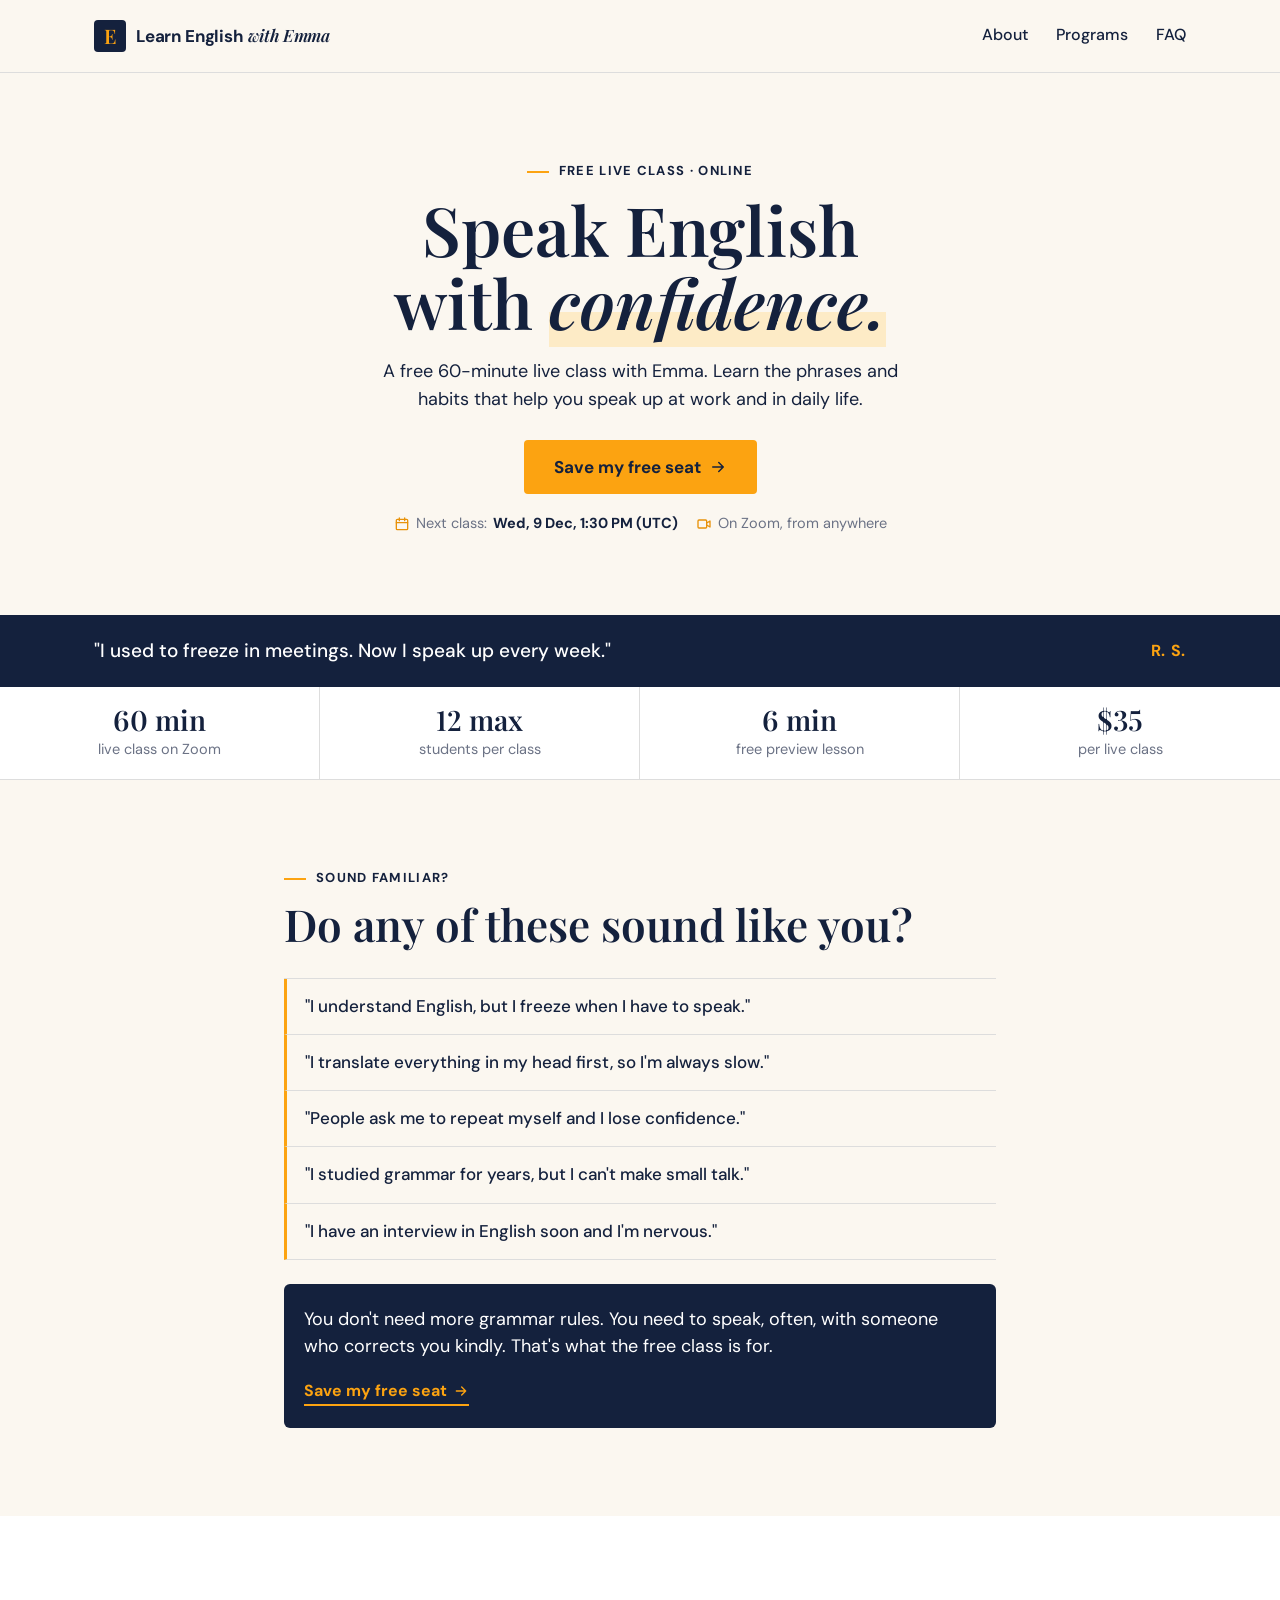
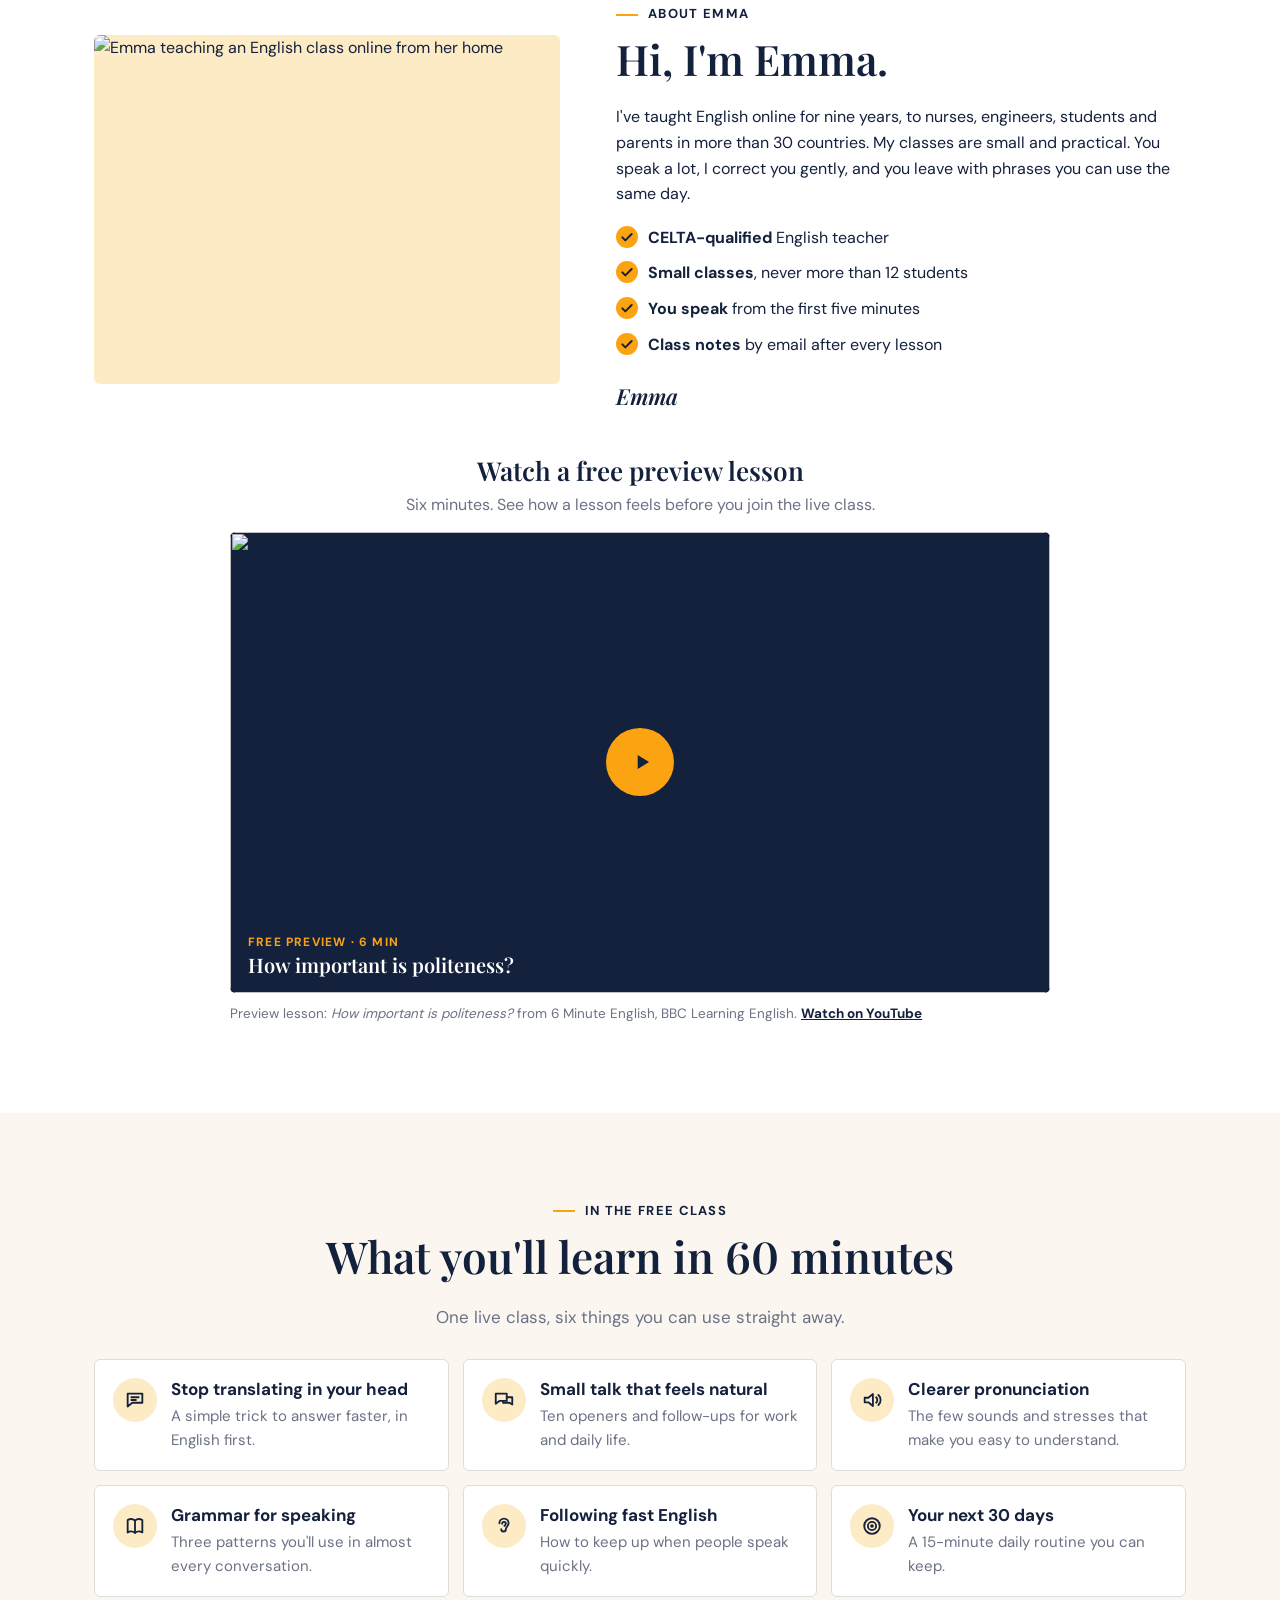
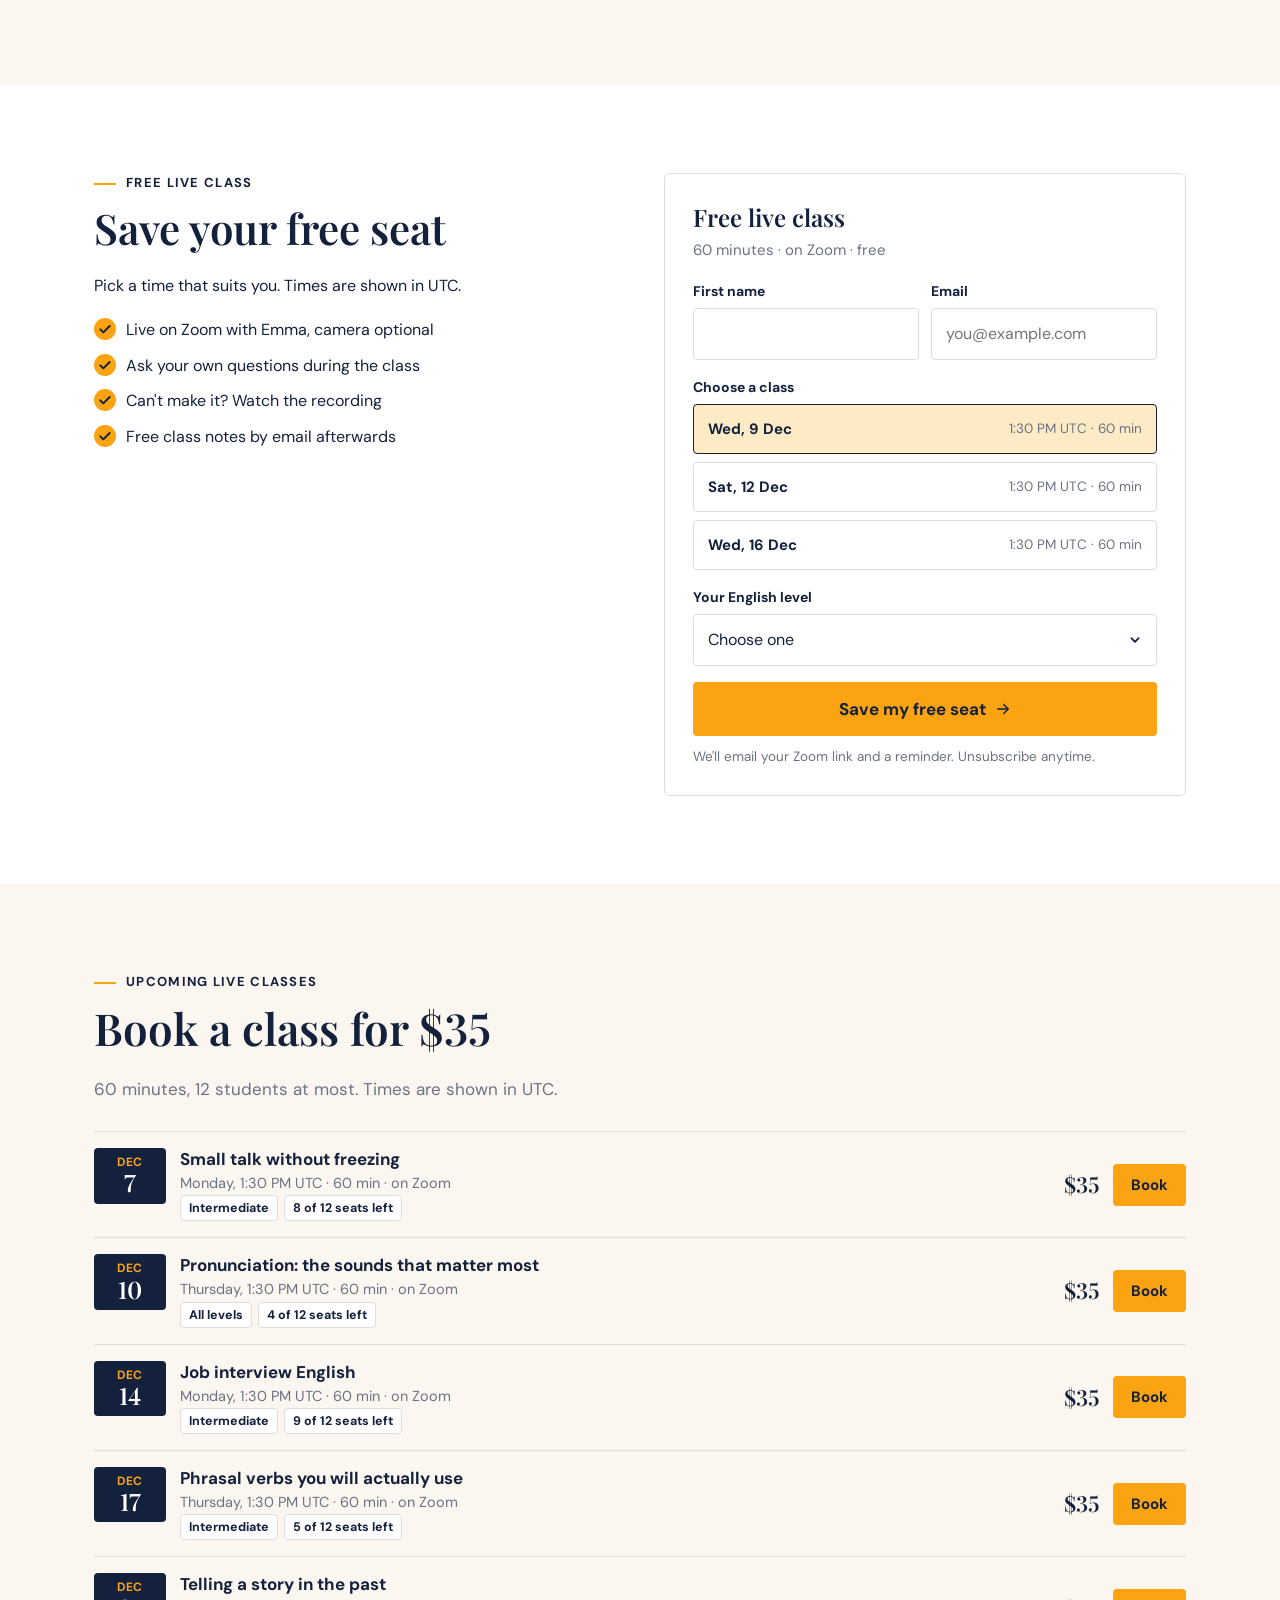
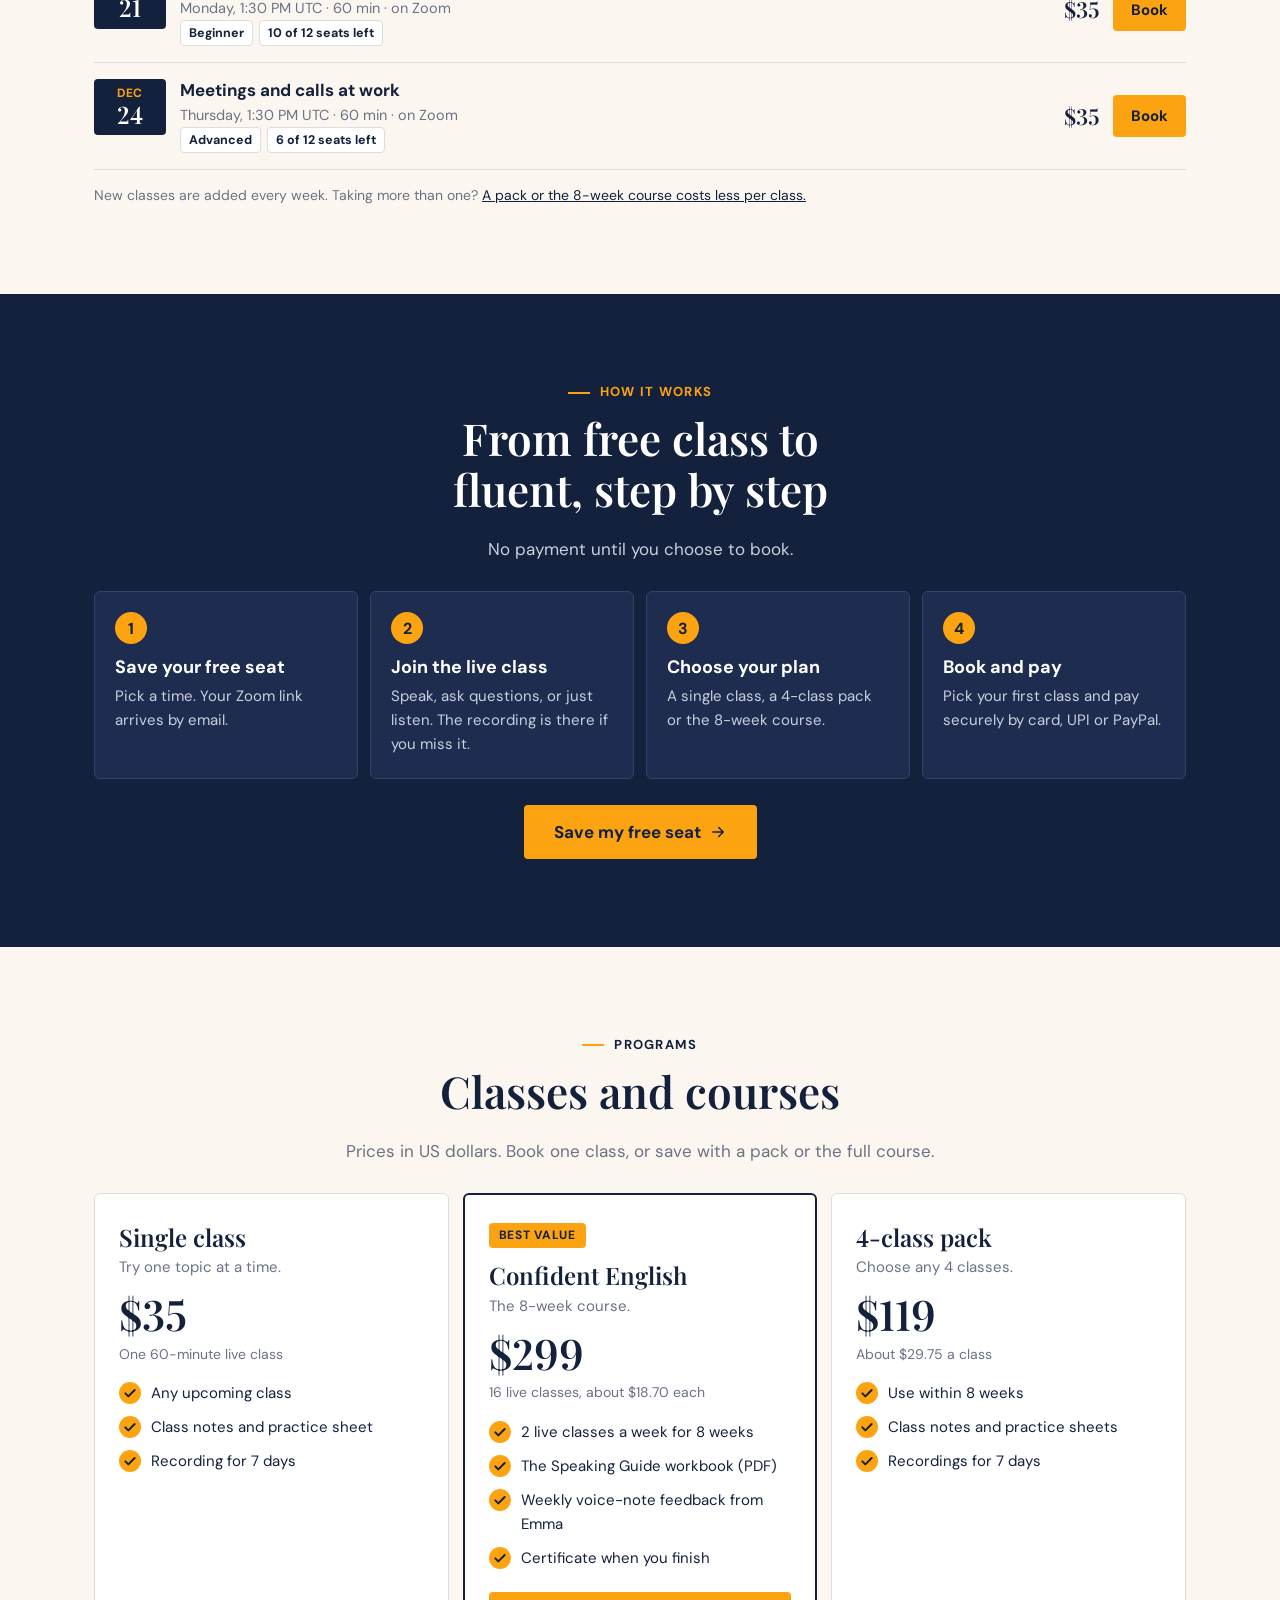
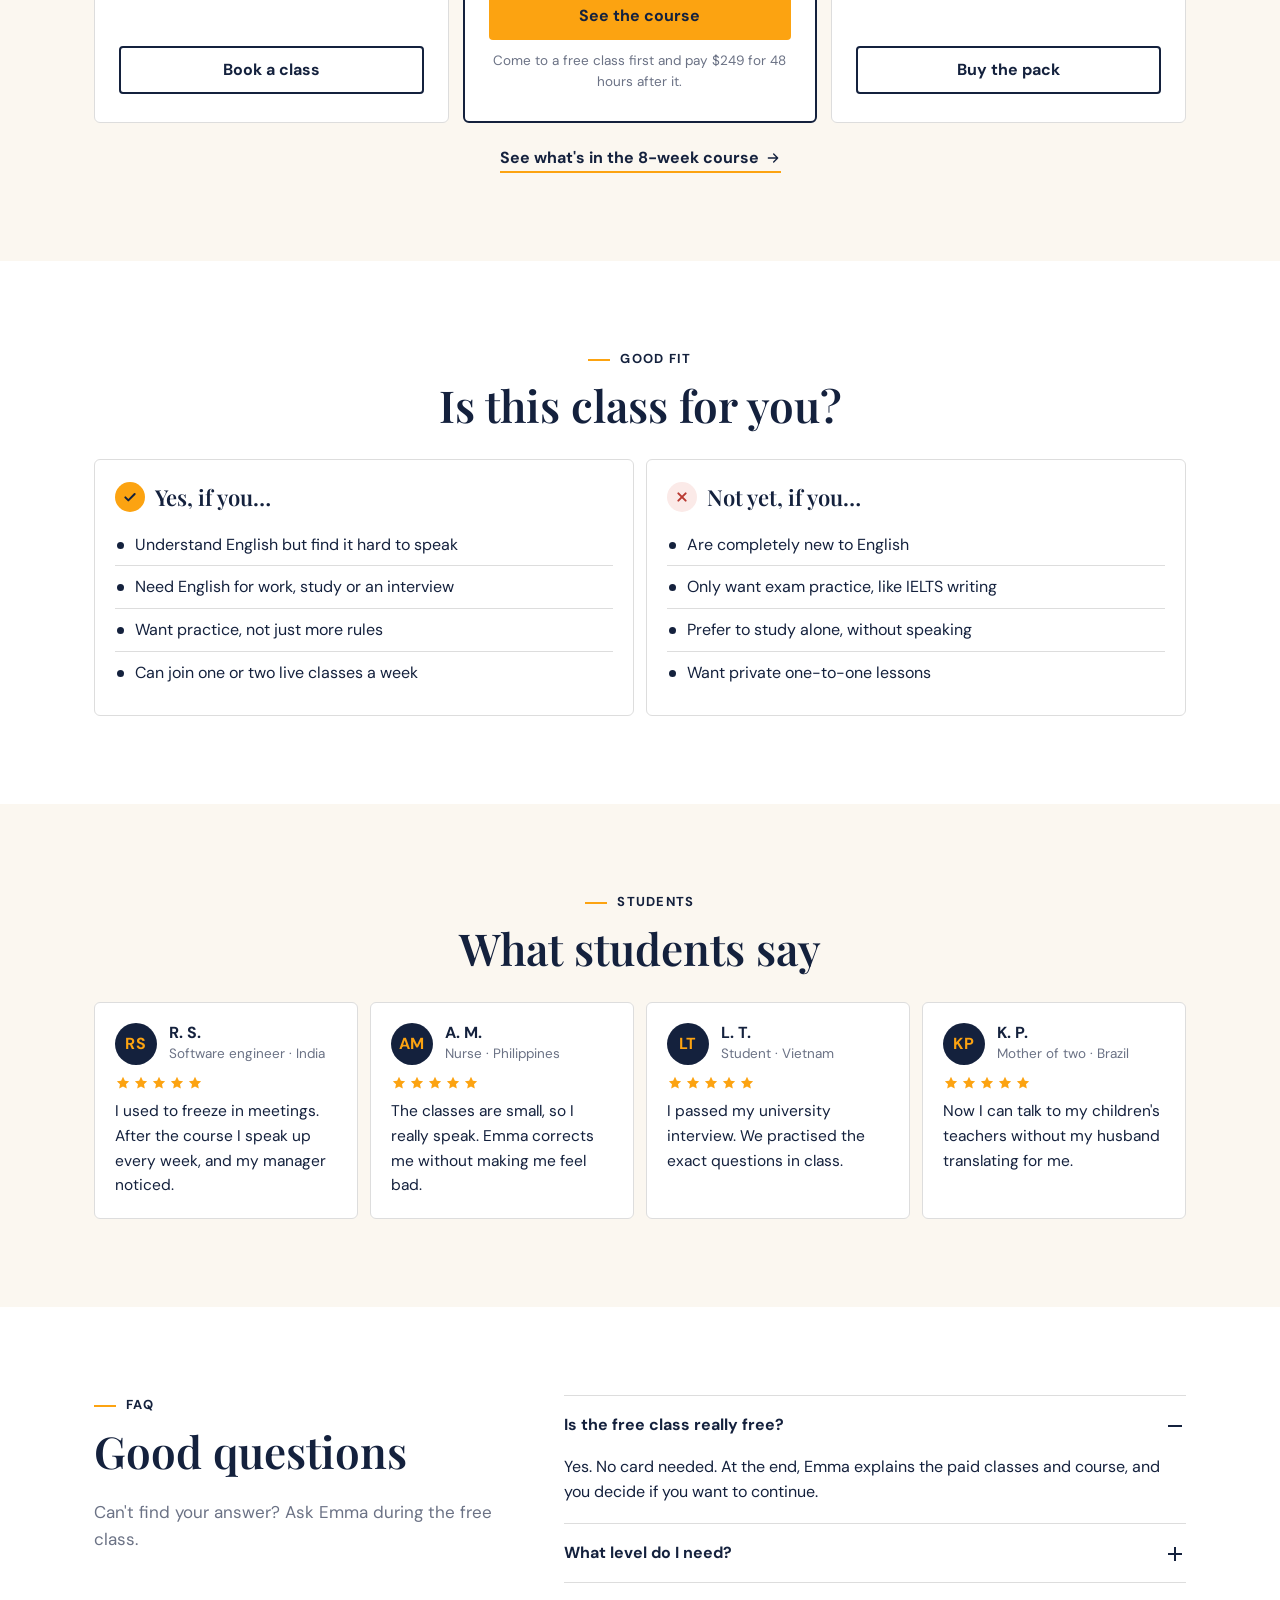
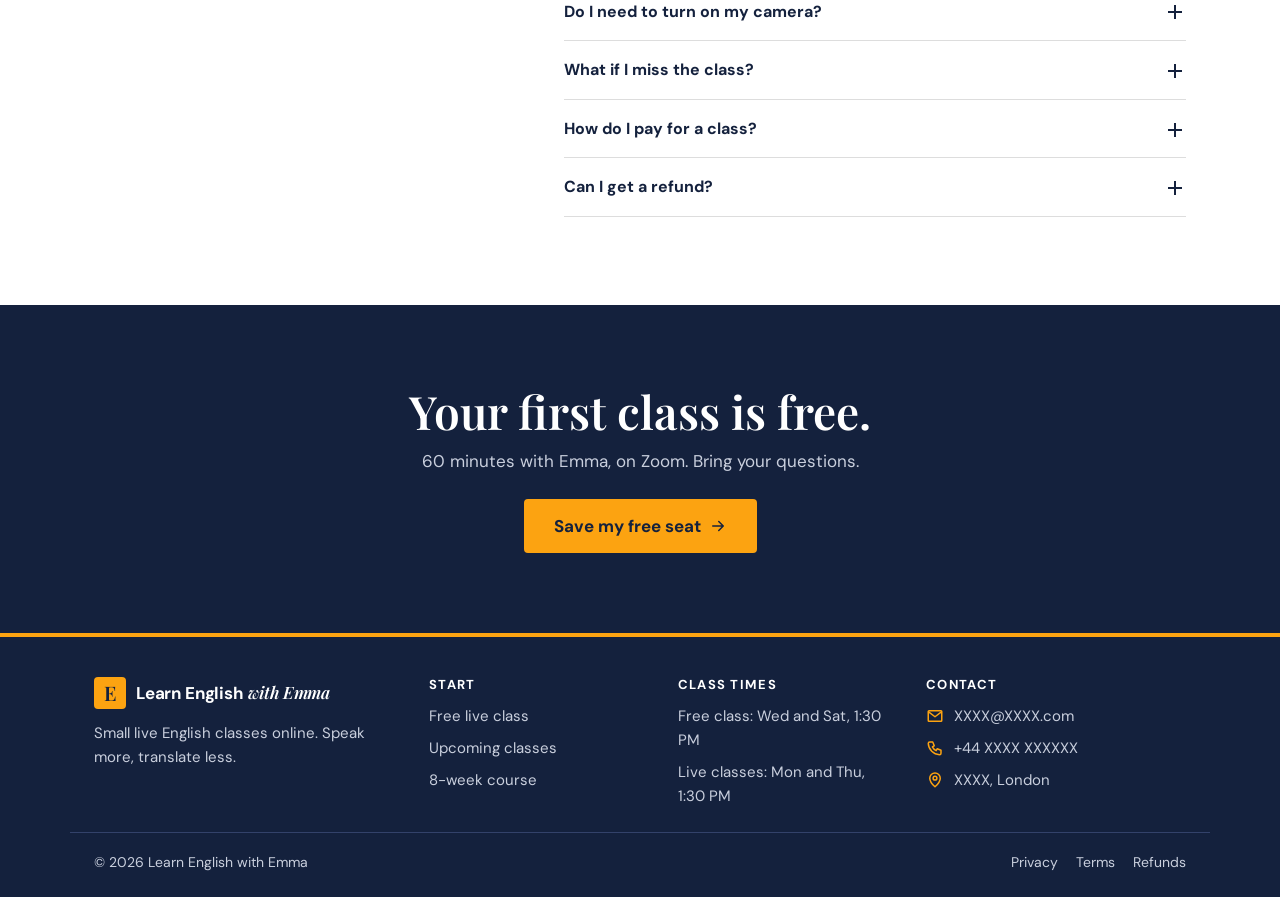
==== commit 9462453c: "Tie the attendee price to the free class, fix booking edge cases and layout" ====
--- a/index.html
+++ b/index.html
@@ -287,8 +287,8 @@
           <span class="plan-badge">Best value</span>
           <h3>Confident English</h3>
           <p class="plan-sub">The 8-week course.</p>
-          <p class="plan-price"><s>$299</s><b>$249</b></p>
-          <p class="plan-per">16 live classes, about $15.50 each</p>
+          <p class="plan-price"><s data-course-was hidden>$299</s><b data-course-price>$299</b></p>
+          <p class="plan-per">16 live classes, about <span data-course-each>$18.70</span> each</p>
           <ul class="ticks">
             <li><svg class="ic" aria-hidden="true"><use href="#i-check"/></svg>2 live classes a week for 8 weeks</li>
             <li><svg class="ic" aria-hidden="true"><use href="#i-check"/></svg>The Speaking Guide workbook (PDF)</li>
@@ -296,6 +296,7 @@
             <li><svg class="ic" aria-hidden="true"><use href="#i-check"/></svg>Certificate when you finish</li>
           </ul>
           <a class="btn btn-amber btn-block" href="offer.html">See the course</a>
+          <p class="fine" data-offer-closed>Come to a free class first and pay $249 for 48 hours after it.</p>
         </article>
         <article class="plan">
           <h3>4-class pack</h3>
@@ -443,8 +444,8 @@
     <div>
       <h3>Class times</h3>
       <ul>
-        <li>Free class: Wed and Sat</li>
-        <li>Live classes: Mon and Thu</li>
+        <li>Free class: <span data-days="free">Wed and Sat</span></li>
+        <li>Live classes: <span data-days="live">Mon and Thu</span></li>
       </ul>
     </div>
     <div>
--- a/assets/site.css
+++ b/assets/site.css
@@ -16,7 +16,7 @@
   --accent-100: #FDEBC6;
   --line: #DDDDDD;
   --white: #fff;
-  --text: #3A4256;
+  --text: #14213D;
   --muted: #6B7285;
   --on-navy: #C9CFDD;
   --sage: #2F7D5B;
@@ -32,7 +32,7 @@
 
 *, *::before, *::after { box-sizing: border-box; }
 html { -webkit-text-size-adjust: 100%; scroll-behavior: smooth; scroll-padding-top: calc(var(--header-h) + 12px); }
-body { display: flex; flex-direction: column; min-height: 100vh; min-height: 100svh; margin: 0; font-family: var(--sans); font-size: 16px; line-height: 1.6; color: var(--text); background: var(--bg); -webkit-font-smoothing: antialiased; }
+body { display: flex; flex-direction: column; min-height: 100vh; min-height: 100svh; margin: 0; font-family: var(--sans); font-size: 16px; line-height: 1.6; color: var(--text); background: var(--bg); -webkit-font-smoothing: antialiased; font-variant-numeric: lining-nums; }
 body > main { flex: 1 0 auto; }
 img, svg { display: block; max-width: 100%; }
 h1, h2, h3 { margin: 0 0 .5em; font-family: var(--serif); font-weight: 600; line-height: 1.15; color: var(--navy); text-wrap: balance; }
@@ -75,7 +75,8 @@
 .link-arrow { display: inline-flex; align-items: center; gap: 6px; font-weight: 700; text-decoration: none; border-bottom: 2px solid var(--accent); padding-bottom: 1px; }
 .link-arrow .ic { width: 16px; height: 16px; }
 
-.kicker { margin: 0 0 10px; font-size: 13px; font-weight: 700; letter-spacing: .1em; text-transform: uppercase; color: var(--accent-600); }
+.kicker { margin: 0 0 10px; font-size: 13px; font-weight: 700; letter-spacing: .1em; text-transform: uppercase; color: var(--navy); }
+.kicker::before { content: ""; display: inline-block; width: 22px; height: 2px; margin-right: 10px; vertical-align: middle; background: var(--accent); }
 .on-navy .kicker, .kicker.on-dark { color: var(--accent); }
 .fine { margin: 10px 0 0; font-size: 13.5px; color: var(--muted); }
 .ticks { display: grid; gap: 10px; }
@@ -96,9 +97,9 @@
 .mobile-nav { display: grid; padding: 4px 16px 18px; border-top: 1px solid var(--line); background: var(--bg); }
 .mobile-nav a:not(.btn) { padding: 12px 0; font-weight: 500; text-decoration: none; border-bottom: 1px solid var(--line); }
 .mobile-nav .btn { margin-top: 14px; }
-.nav-buy { min-height: 40px; padding: 8px 16px; font-size: 15px; }
+.nav-buy { min-height: 40px; padding: 8px 16px; font-size: 15px; white-space: nowrap; }
 .slim-note { display: inline-flex; align-items: center; gap: 6px; margin: 0; font-size: 14px; color: var(--muted); }
-.slim-note .ic { width: 16px; height: 16px; color: var(--sage); }
+.slim-note .ic { width: 16px; height: 16px; color: var(--accent-600); }
 
 /* sections */
 .section { padding: 56px 0; }
@@ -108,8 +109,8 @@
 .section-head { max-width: 680px; margin-bottom: 28px; }
 .section-head.center { margin-left: auto; margin-right: auto; text-align: center; }
 .section-head h2 { font-size: clamp(30px, 6vw, 44px); }
-.section-head p { margin: 0; font-size: 17px; color: var(--muted); }
-.section-navy .section-head p { color: var(--on-navy); }
+.section-head p:not(.kicker) { margin: 0; font-size: 17px; color: var(--muted); }
+.section-navy .section-head p:not(.kicker) { color: var(--on-navy); }
 
 /* hero */
 .hero { padding: 56px 0 52px; text-align: center; }
@@ -154,10 +155,10 @@
 .video-facade { position: absolute; inset: 0; width: 100%; height: 100%; padding: 0; border: 0; color: #fff; text-align: left; background: var(--navy); }
 .vf-img { position: absolute; inset: 0; width: 100%; height: 100%; object-fit: cover; }
 .video-facade::before { content: ""; position: absolute; inset: 0; background: linear-gradient(180deg, rgba(20, 33, 61, .2) 0%, rgba(20, 33, 61, .45) 50%, rgba(20, 33, 61, .92) 100%); }
-.vf-play { position: absolute; left: 50%; top: 50%; display: grid; place-items: center; width: 68px; height: 68px; margin: -34px 0 0 -34px; border-radius: 50%; background: var(--accent); color: var(--navy); transition: transform .2s; }
-.vf-play svg { width: 26px; height: 26px; margin-left: 3px; }
+.vf-play { position: absolute; left: 50%; top: 50%; display: grid; place-items: center; width: 56px; height: 56px; margin: -28px 0 0 -28px; border-radius: 50%; background: var(--accent); color: var(--navy); transition: transform .2s; }
+.vf-play svg { width: 22px; height: 22px; margin-left: 3px; }
 .video-facade:hover .vf-play { transform: scale(1.05); }
-.vf-title { position: absolute; left: 16px; right: 16px; bottom: 14px; font-family: var(--serif); font-size: 20px; font-weight: 600; line-height: 1.2; }
+.vf-title { position: absolute; left: 14px; right: 14px; bottom: 12px; font-family: var(--serif); font-size: 17px; font-weight: 600; line-height: 1.2; }
 .vf-title small { display: block; margin-bottom: 4px; font-family: var(--sans); font-size: 12px; font-weight: 700; letter-spacing: .1em; text-transform: uppercase; color: var(--accent); }
 .video-note { margin: 10px 0 0; font-size: 13.5px; color: var(--muted); }
 .video-note a { font-weight: 700; }
@@ -245,7 +246,8 @@
 .plan-price b { font-family: var(--serif); font-size: 42px; font-weight: 600; line-height: 1; color: var(--navy); }
 .plan-price s { margin-right: 6px; color: var(--muted); }
 .plan-per { margin: 0 0 16px; font-size: 14px; color: var(--muted); }
-.plan .ticks { flex: 1; margin-bottom: 22px; font-size: 15px; }
+.plan .ticks { flex: 1; align-content: start; margin-bottom: 22px; font-size: 15px; }
+.plan .fine { text-align: center; }
 .plan.featured { border: 2px solid var(--navy); }
 .plan-badge { align-self: flex-start; margin-bottom: 12px; padding: 3px 10px; border-radius: var(--radius); background: var(--accent); color: var(--navy); font-size: 12px; font-weight: 700; letter-spacing: .06em; text-transform: uppercase; }
 .plans-more { margin: 22px 0 0; text-align: center; }
@@ -258,7 +260,7 @@
 .fit-badge .ic { width: 16px; height: 16px; stroke-width: 3; }
 .yes .fit-badge { background: var(--accent); color: var(--navy); }
 .no .fit-badge { background: var(--red-100); color: var(--red); }
-.fit-card li { position: relative; padding: 8px 0 8px 20px; border-top: 1px solid #eee; }
+.fit-card li { position: relative; padding: 8px 0 8px 20px; border-top: 1px solid var(--line); }
 .fit-card li:first-child { border-top: 0; }
 .fit-card li::before { content: ""; position: absolute; left: 2px; top: 18px; width: 7px; height: 7px; border-radius: 50%; background: var(--navy); }
 
@@ -323,7 +325,7 @@
 .page-head { padding: 32px 0 26px; border-bottom: 1px solid var(--line); }
 .page-head h1 { margin-bottom: 10px; font-size: clamp(32px, 6vw, 50px); }
 .page-head p { max-width: 640px; margin: 0; font-size: 17px; }
-.layout-2 { display: grid; gap: 22px; align-items: start; padding: 26px 0 64px; }
+.layout-2 { display: grid; gap: 22px; align-items: start; padding-top: 26px; padding-bottom: 64px; }
 .side { display: grid; gap: 14px; }
 .side-card { padding: 22px 20px; border-radius: var(--card-radius); background: var(--navy); color: var(--on-navy); }
 .side-card h2, .side-card h3 { color: #fff; }
@@ -335,10 +337,11 @@
 .room-head { padding: 26px 0 18px; }
 .room-head h1 { margin-bottom: 8px; font-size: clamp(28px, 5vw, 42px); }
 .room-meta { display: flex; flex-wrap: wrap; gap: 6px 16px; margin: 0; font-size: 15px; color: var(--muted); }
-.room-meta span { display: inline-flex; align-items: center; gap: 6px; }
-.room-meta .ic { width: 16px; height: 16px; color: var(--accent-600); }
+.room-meta span { display: block; }
+.room-meta .ic { display: inline-block; width: 16px; height: 16px; margin-right: 6px; vertical-align: -3px; color: var(--accent-600); }
+.room-head .btn { margin-top: 16px; }
 .live-dot { display: inline-block; width: 8px; height: 8px; border-radius: 50%; background: var(--red); }
-.room-grid { display: grid; gap: 22px; padding-bottom: 64px; }
+.room-grid { display: grid; gap: 22px; align-items: start; padding-bottom: 64px; }
 .chapters { margin-top: 18px; border-top: 1px solid var(--line); }
 .chapters li { display: grid; grid-template-columns: 64px 1fr; gap: 10px; padding: 10px 0; border-bottom: 1px solid var(--line); font-size: 15px; }
 .chapters time { font-weight: 700; color: var(--navy); font-variant-numeric: tabular-nums; }
@@ -359,6 +362,7 @@
 .timer span { font-size: 12px; letter-spacing: .06em; text-transform: uppercase; }
 .timer-note { margin: 0; font-size: 13.5px; }
 .offer-box .fine { color: var(--on-navy); }
+.on-navy strong { color: #fff; }
 .offer-box .fine a { color: var(--accent); }
 
 /* offer page */
@@ -387,7 +391,7 @@
 /* checkout */
 .summary { padding: 20px; border: 1px solid var(--line); border-radius: var(--card-radius); background: #fff; }
 .summary h2 { margin-bottom: 14px; font-size: 22px; }
-.sum-row { display: flex; justify-content: space-between; gap: 12px; padding: 8px 0; border-bottom: 1px solid #eee; font-size: 15px; }
+.sum-row { display: flex; justify-content: space-between; gap: 12px; padding: 8px 0; border-bottom: 1px solid var(--line); font-size: 15px; }
 .sum-row span:last-child { font-weight: 700; color: var(--navy); text-align: right; }
 .sum-total { display: flex; justify-content: space-between; align-items: baseline; padding: 14px 0 4px; }
 .sum-total span { font-weight: 700; color: var(--navy); }
@@ -398,6 +402,7 @@
 .plan-pick { display: grid; gap: 8px; }
 .form-title { margin: 6px 0 14px; padding-top: 18px; border-top: 1px solid var(--line); font-size: 22px; }
 .hint.fine { margin-top: 6px; }
+.notice { margin: 0 0 16px; padding: 12px 14px; border-left: 3px solid var(--accent); border-radius: var(--radius); background: var(--accent-100); font-size: 14.5px; color: var(--navy); }
 .offer-timer { max-width: 520px; margin: 24px auto 0; text-align: center; }
 .offer-timer .timer { margin-bottom: 0; }
 .overlay { position: fixed; inset: 0; z-index: 200; display: grid; place-items: center; background: rgba(251, 247, 240, .95); }
@@ -407,7 +412,7 @@
 @keyframes spin { to { transform: rotate(360deg); } }
 
 /* confirmed */
-.done { padding: 36px 0 64px; }
+.done { padding-top: 36px; padding-bottom: 64px; }
 .done-head { max-width: 680px; }
 .done-head h1 { font-size: clamp(34px, 7vw, 56px); }
 .done-head h1 em { font-style: italic; }
@@ -434,6 +439,7 @@
 
 /* legal */
 .legal { max-width: 760px; padding: 36px 0 64px; }
+.legal .btn { margin-top: 12px; }
 .legal h1 { font-size: clamp(32px, 6vw, 48px); }
 .legal h2 { margin-top: 32px; font-size: 26px; }
 .legal ul { list-style: disc; padding-left: 22px; margin-bottom: 1em; }
@@ -441,6 +447,7 @@
 
 @media (max-width: 479px) {
   .hide-sm { display: none !important; }
+  .vf-title small { display: none; }
 }
 @media (max-width: 359px) {
   .hide-xs { display: none !important; }
@@ -450,6 +457,11 @@
 /* ============ Larger screens ============ */
 @media (min-width: 640px) {
   .wrap { padding-left: 24px; padding-right: 24px; }
+  .mobile-nav { padding-left: 24px; padding-right: 24px; }
+  .mobile-cta { padding-left: 24px; padding-right: 24px; }
+  .vf-play { width: 68px; height: 68px; margin: -34px 0 0 -34px; }
+  .vf-play svg { width: 26px; height: 26px; }
+  .vf-title { left: 18px; right: 18px; bottom: 16px; font-size: 20px; }
   .row-2 { grid-template-columns: 1fr 1fr; }
   .facts { grid-template-columns: repeat(4, 1fr); }
   .fact { border-top: 0; text-align: center; }
@@ -490,7 +502,7 @@
   .faq-wrap .section-head { position: sticky; top: calc(var(--header-h) + 24px); }
   .cta-band { padding: 80px 0; }
   .footer-grid { grid-template-columns: 1.4fr 1fr 1fr 1.2fr; gap: 32px; }
-  .layout-2 { grid-template-columns: minmax(0, 1fr) 360px; gap: 32px; padding: 36px 0 88px; }
+  .layout-2 { grid-template-columns: minmax(0, 1fr) 360px; gap: 32px; padding-top: 36px; padding-bottom: 88px; }
   .side { position: sticky; top: calc(var(--header-h) + 20px); }
   .room-grid { grid-template-columns: minmax(0, 1fr) 360px; gap: 32px; }
   .room-grid .offer-box { position: sticky; top: calc(var(--header-h) + 20px); }
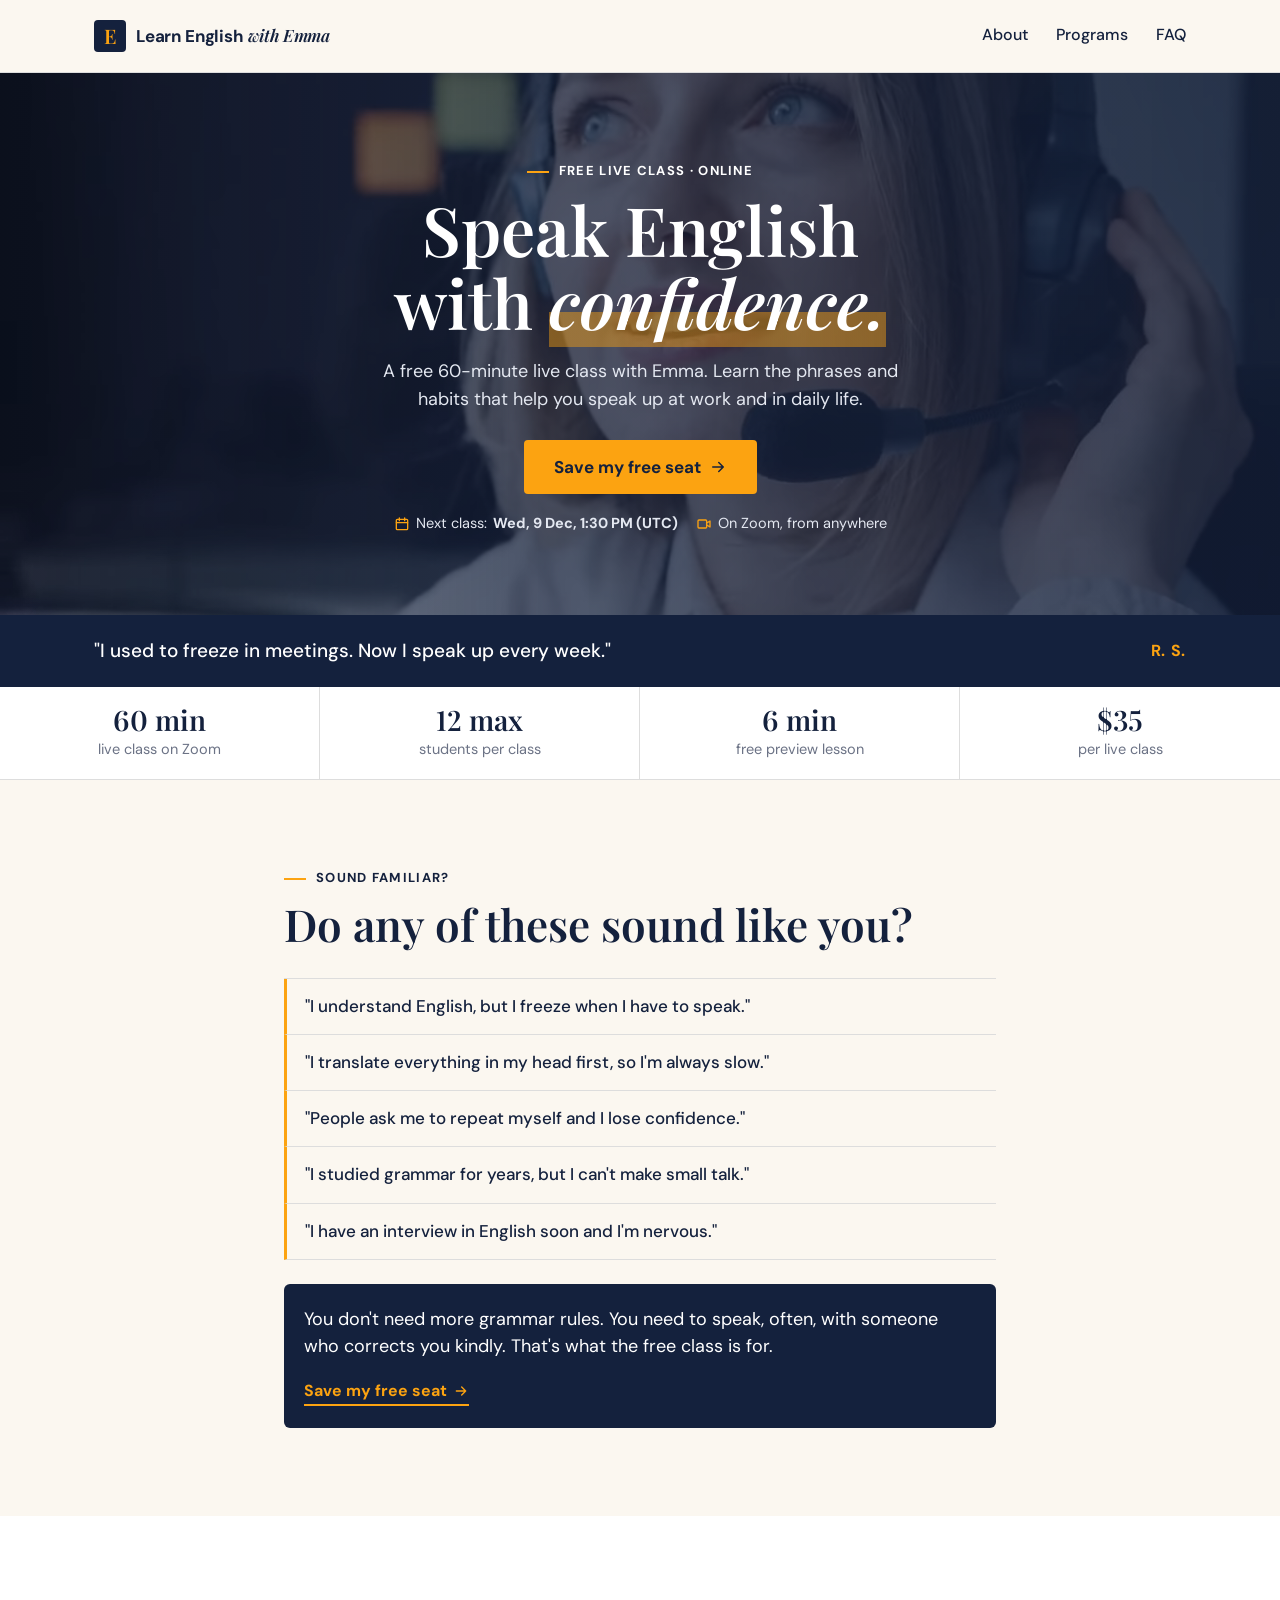
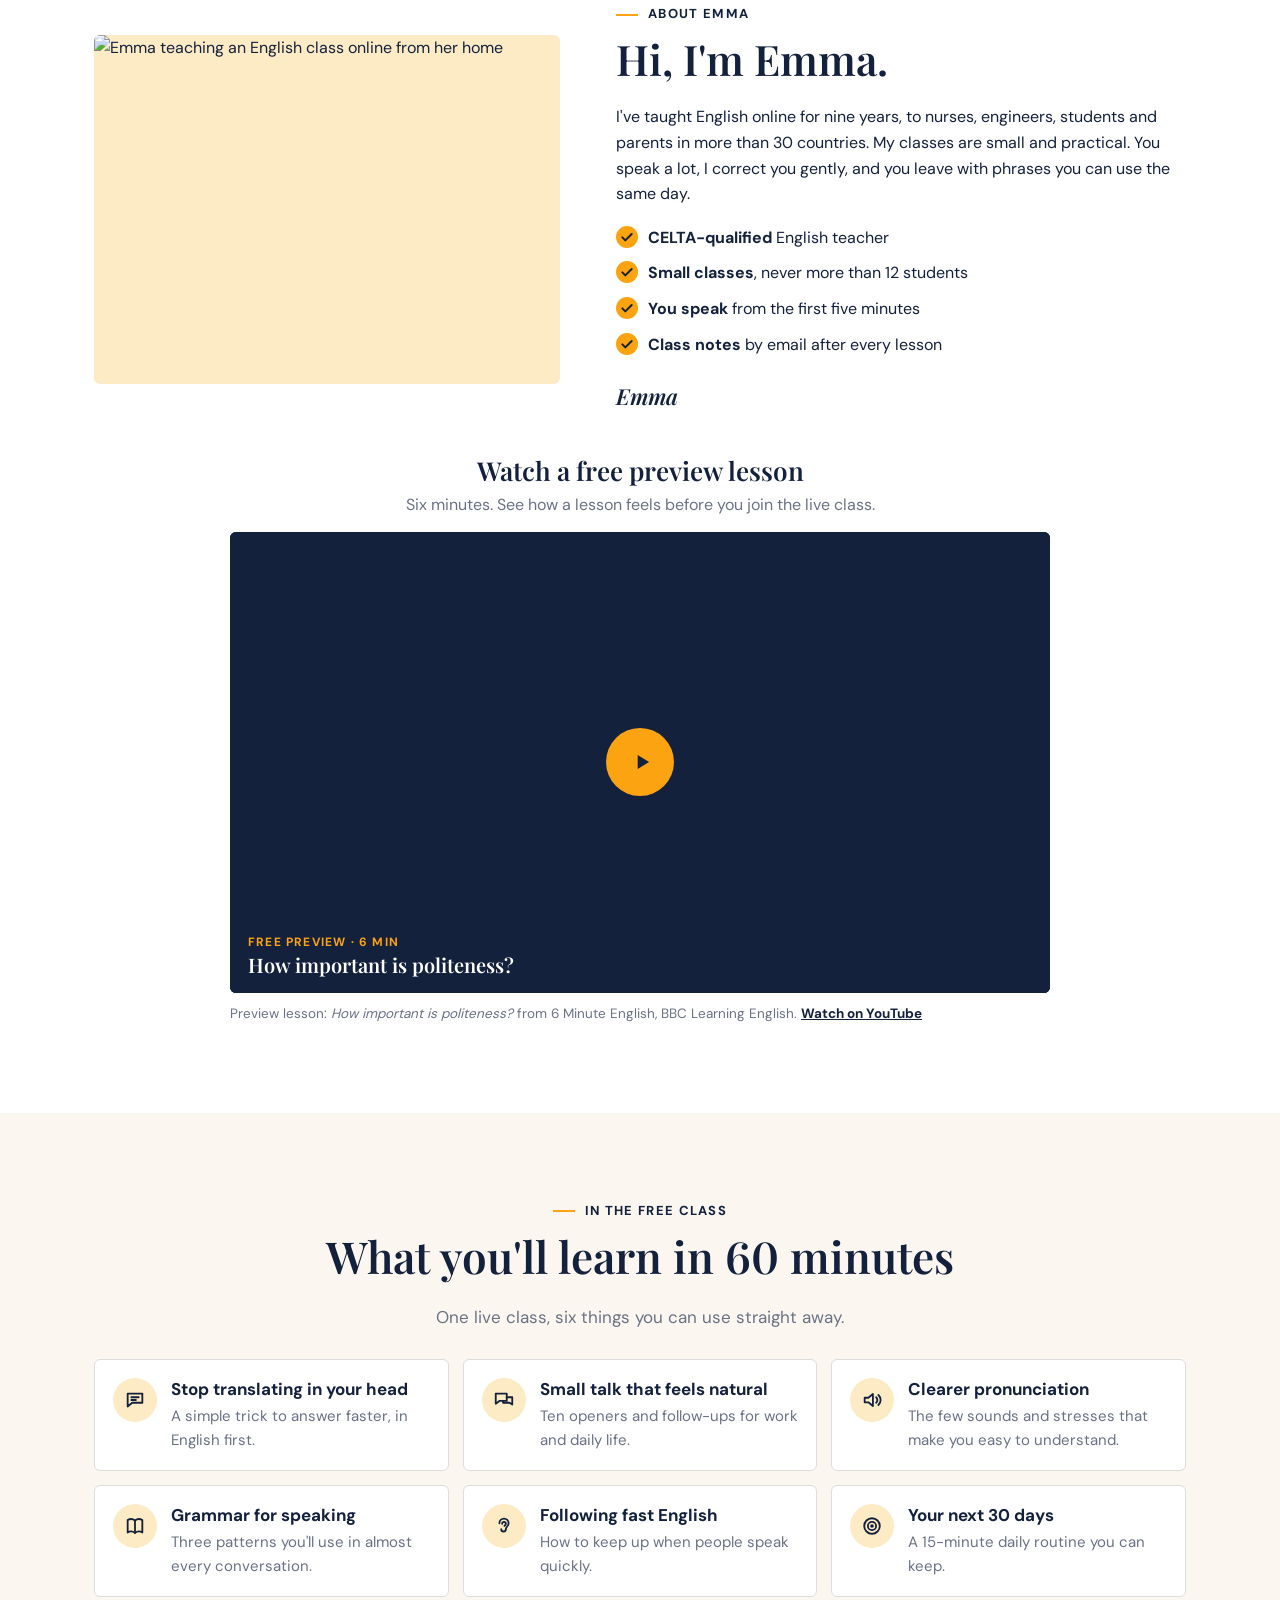
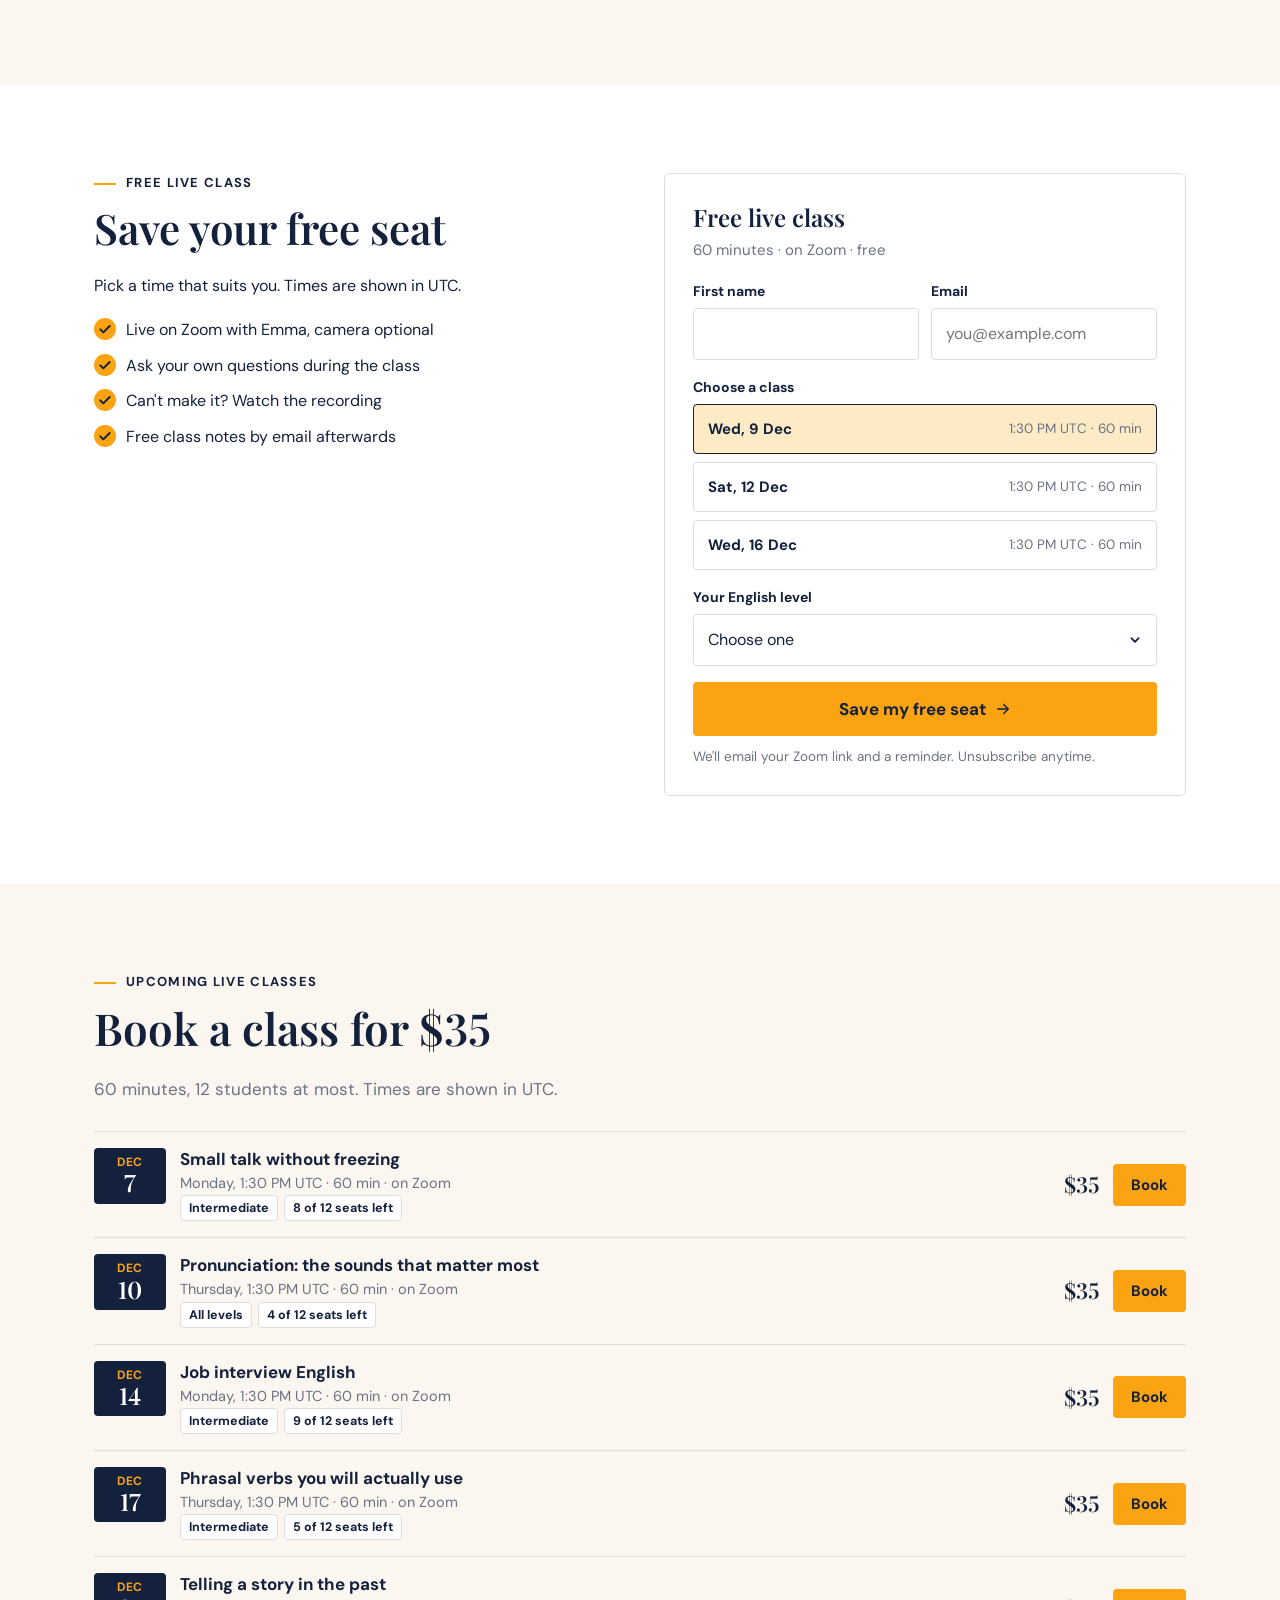
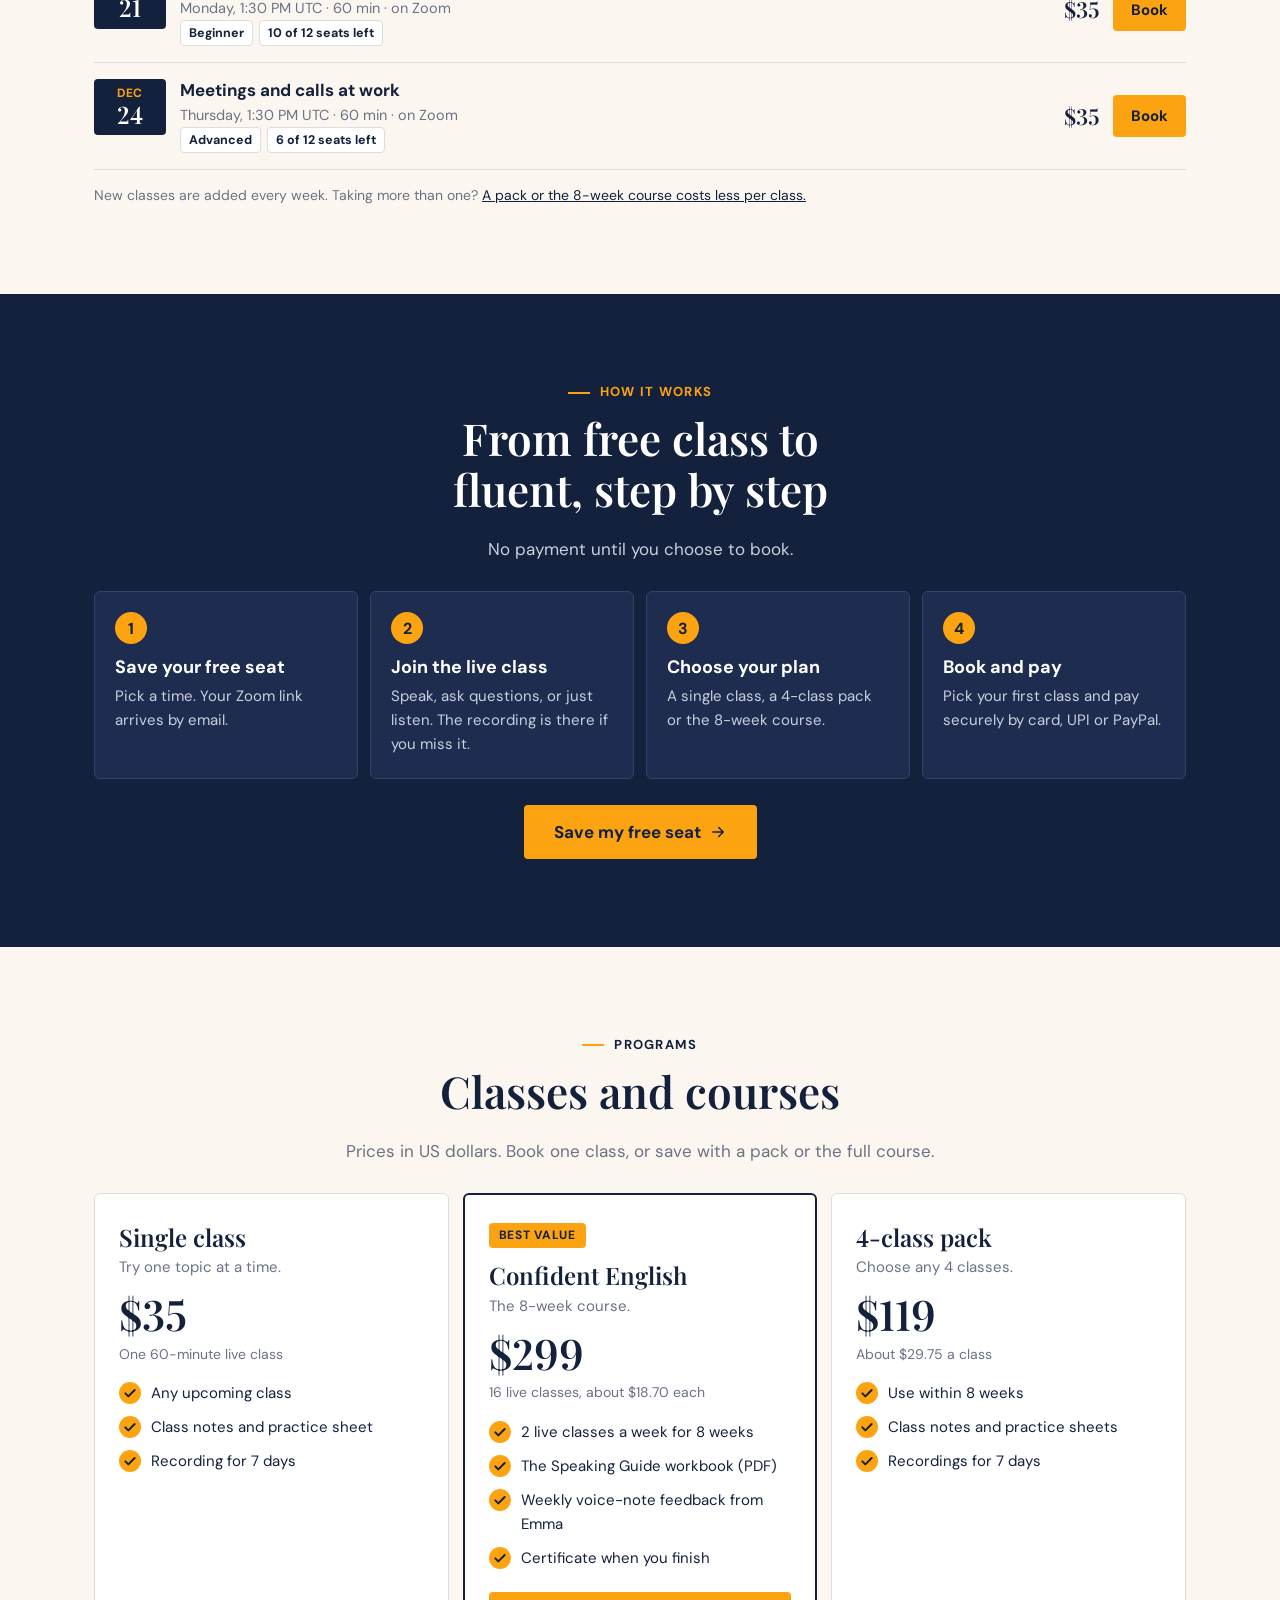
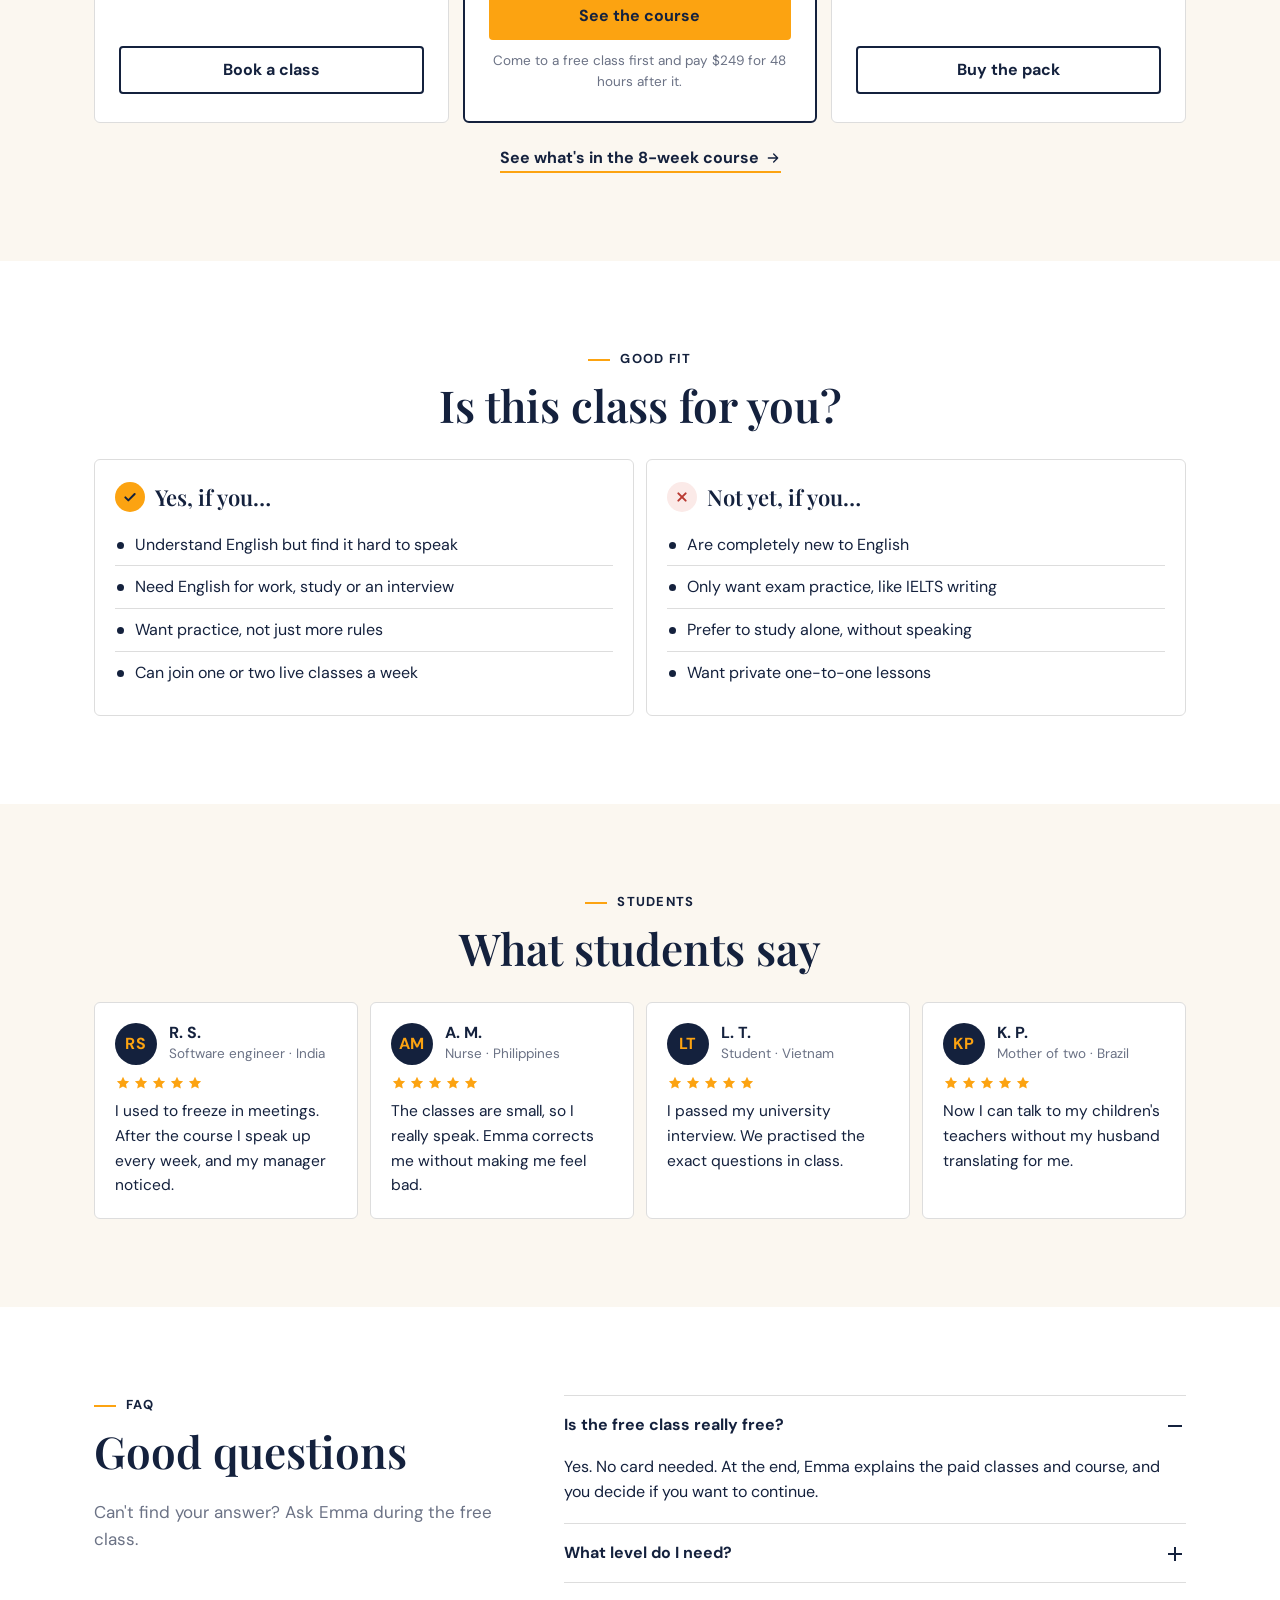
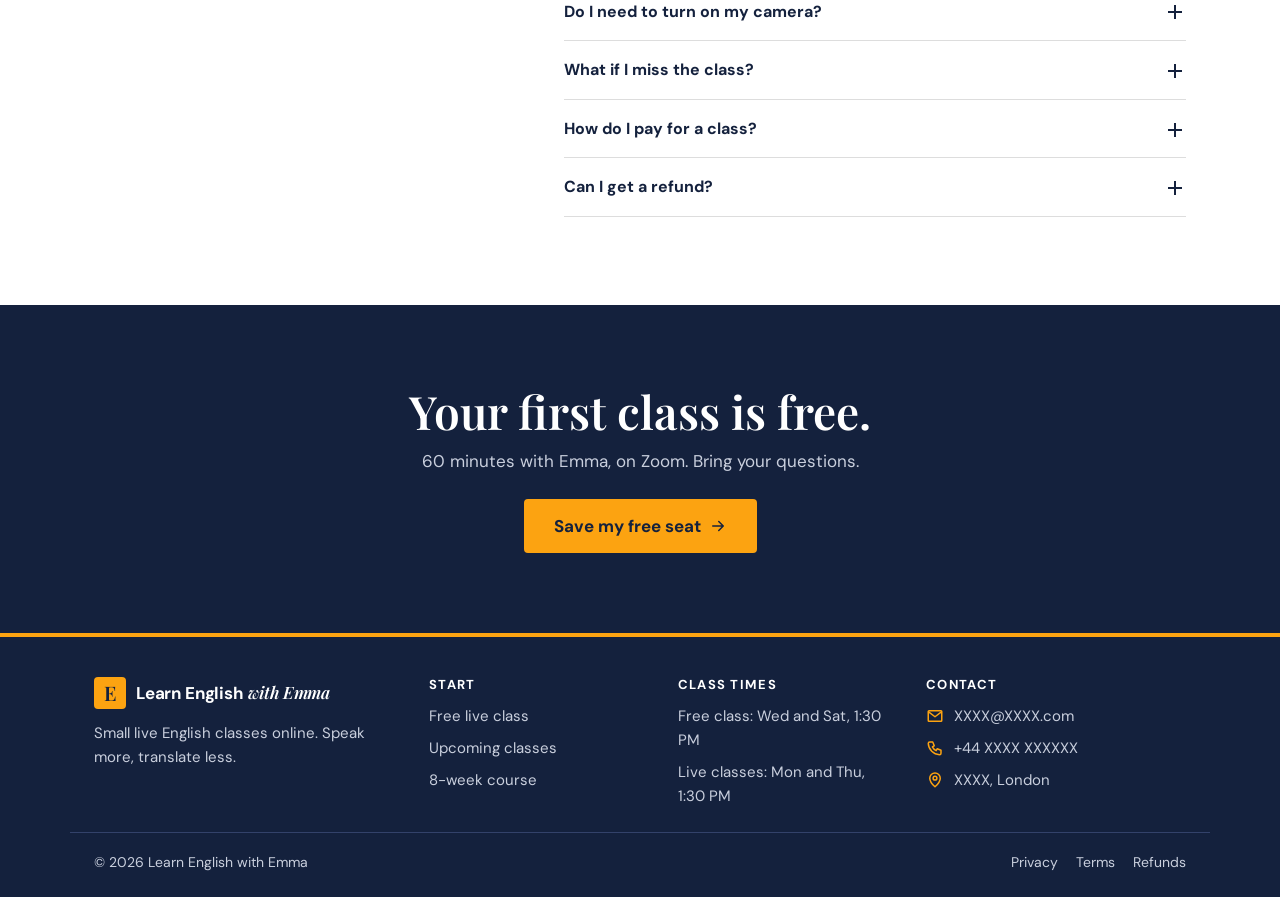
==== commit 270174a6: "Add looping video behind the hero" ====
--- a/index.html
+++ b/index.html
@@ -71,7 +71,14 @@
 <main id="main">
 
   <!-- HERO -->
-  <section class="hero" data-hero>
+  <section class="hero has-video" data-hero>
+    <!-- Hero video: a 7-second loop cut from Pexels video 7682758 (free licence). -->
+    <video class="hero-video" autoplay muted loop playsinline preload="auto" poster="assets/video/emma-hero.jpg" aria-hidden="true">
+      <source src="assets/video/emma-hero-sm.webm" type="video/webm" media="(max-width: 700px)">
+      <source src="assets/video/emma-hero-sm.mp4" type="video/mp4" media="(max-width: 700px)">
+      <source src="assets/video/emma-hero.webm" type="video/webm">
+      <source src="assets/video/emma-hero.mp4" type="video/mp4">
+    </video>
     <div class="wrap narrow">
       <p class="kicker">Free live class · Online</p>
       <h1><span>Speak English</span> <span>with <em>confidence.</em></span></h1>
--- a/assets/site.css
+++ b/assets/site.css
@@ -121,6 +121,19 @@
 .hero-meta { display: flex; flex-wrap: wrap; justify-content: center; gap: 6px 18px; margin: 18px 0 0; font-size: 14.5px; color: var(--muted); }
 .hero-meta span { display: inline-flex; align-items: center; gap: 6px; }
 .hero-meta .ic { width: 16px; height: 16px; color: var(--accent-600); }
+
+/* hero video */
+.hero.has-video { position: relative; overflow: hidden; color: var(--on-navy); background: var(--navy); }
+.hero.has-video .hero-video { position: absolute; inset: 0; width: 100%; height: 100%; object-fit: cover; object-position: 30% 30%; }
+.hero.has-video::before { content: ""; position: absolute; inset: 0; z-index: 1; background: linear-gradient(90deg, rgba(20,33,61,.45) 0%, rgba(20,33,61,.72) 40%, rgba(20,33,61,.78) 100%); }
+.hero.has-video .wrap { position: relative; z-index: 2; }
+.hero.has-video h1, .hero.has-video h1 em { color: #fff; }
+.hero.has-video h1 em { background: linear-gradient(transparent 62%, rgba(252,163,17,.45) 62%); }
+.hero.has-video .kicker { color: #fff; }
+.hero.has-video .lead { color: #E4E8F1; }
+.hero.has-video .hero-meta, .hero.has-video .hero-meta strong { color: #E4E8F1; }
+.hero.has-video .hero-meta .ic { color: var(--accent); }
+@media (prefers-reduced-motion: reduce) { .hero.has-video .hero-video { display: none; } .hero.has-video { background: var(--navy) url("video/emma-hero.jpg") 30% 30% / cover no-repeat; } }
 
 /* testimonial strip */
 .quote-strip { background: var(--navy); color: #fff; }
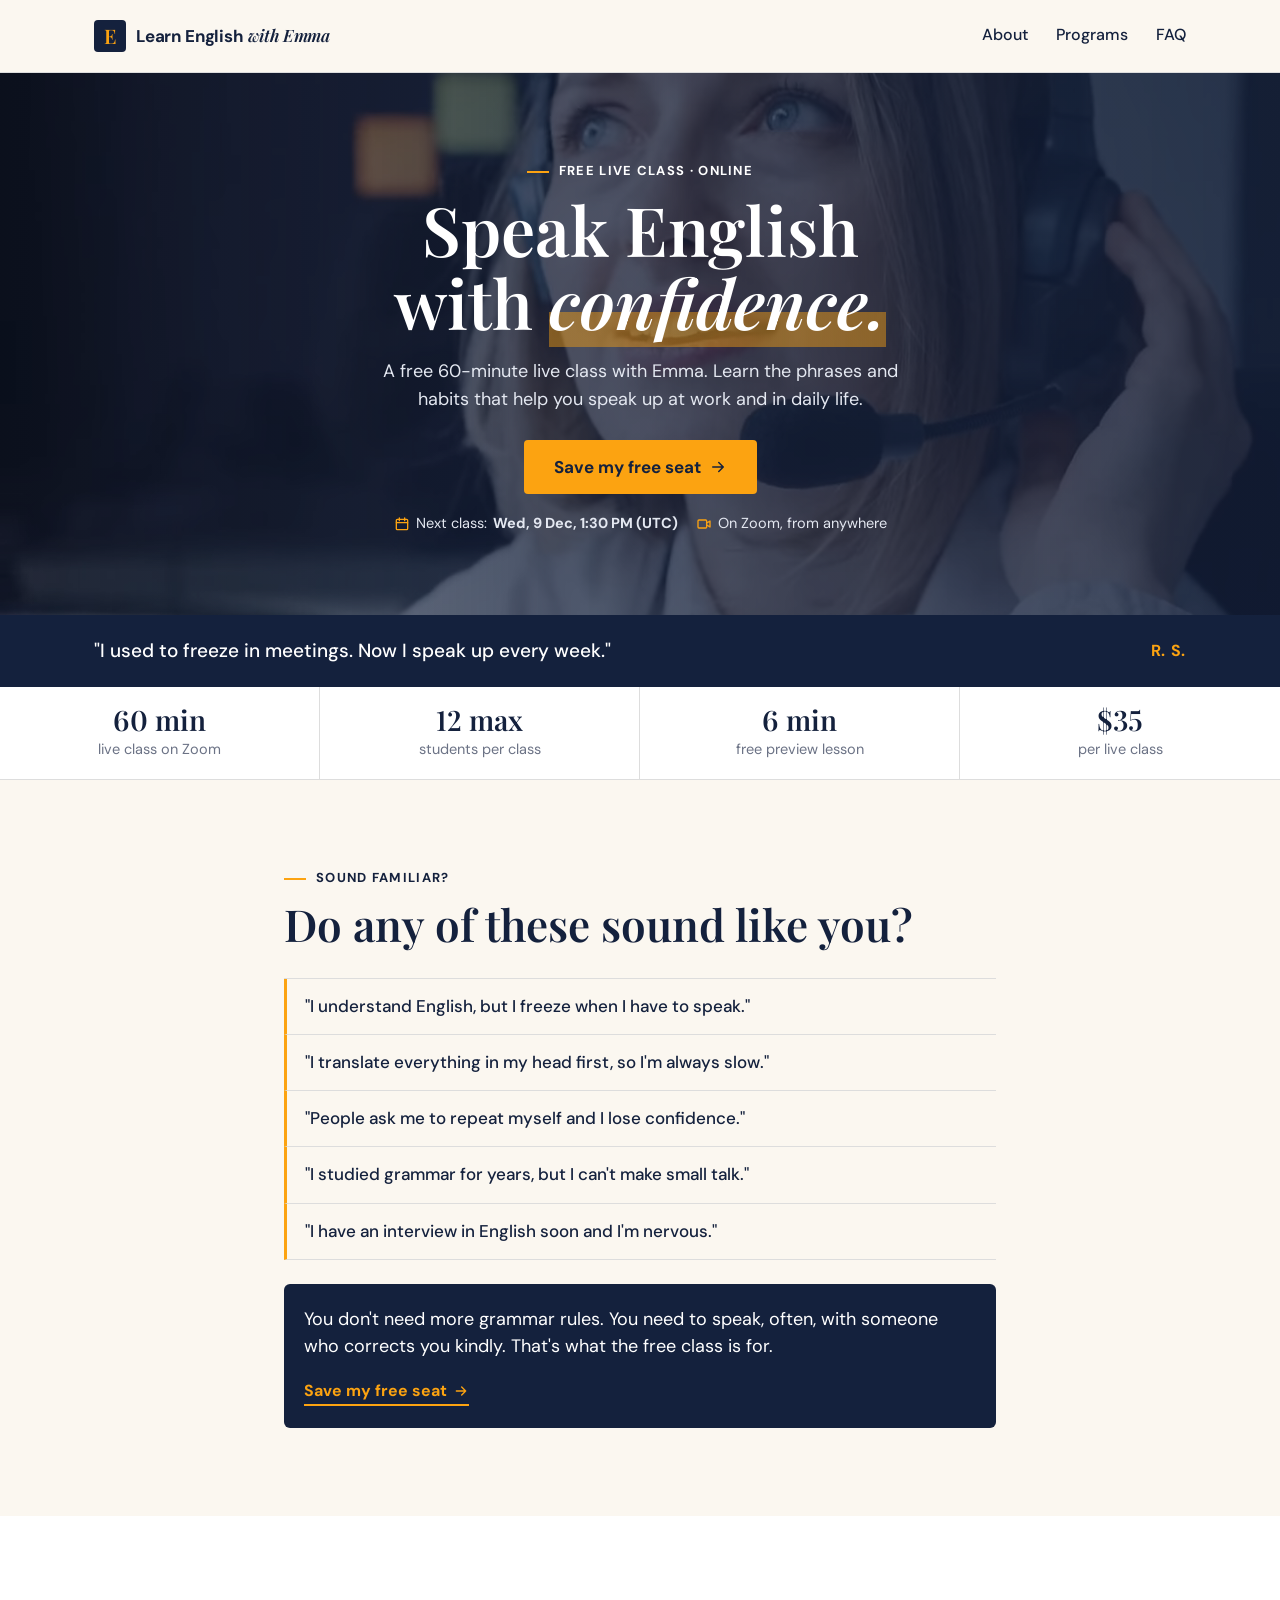
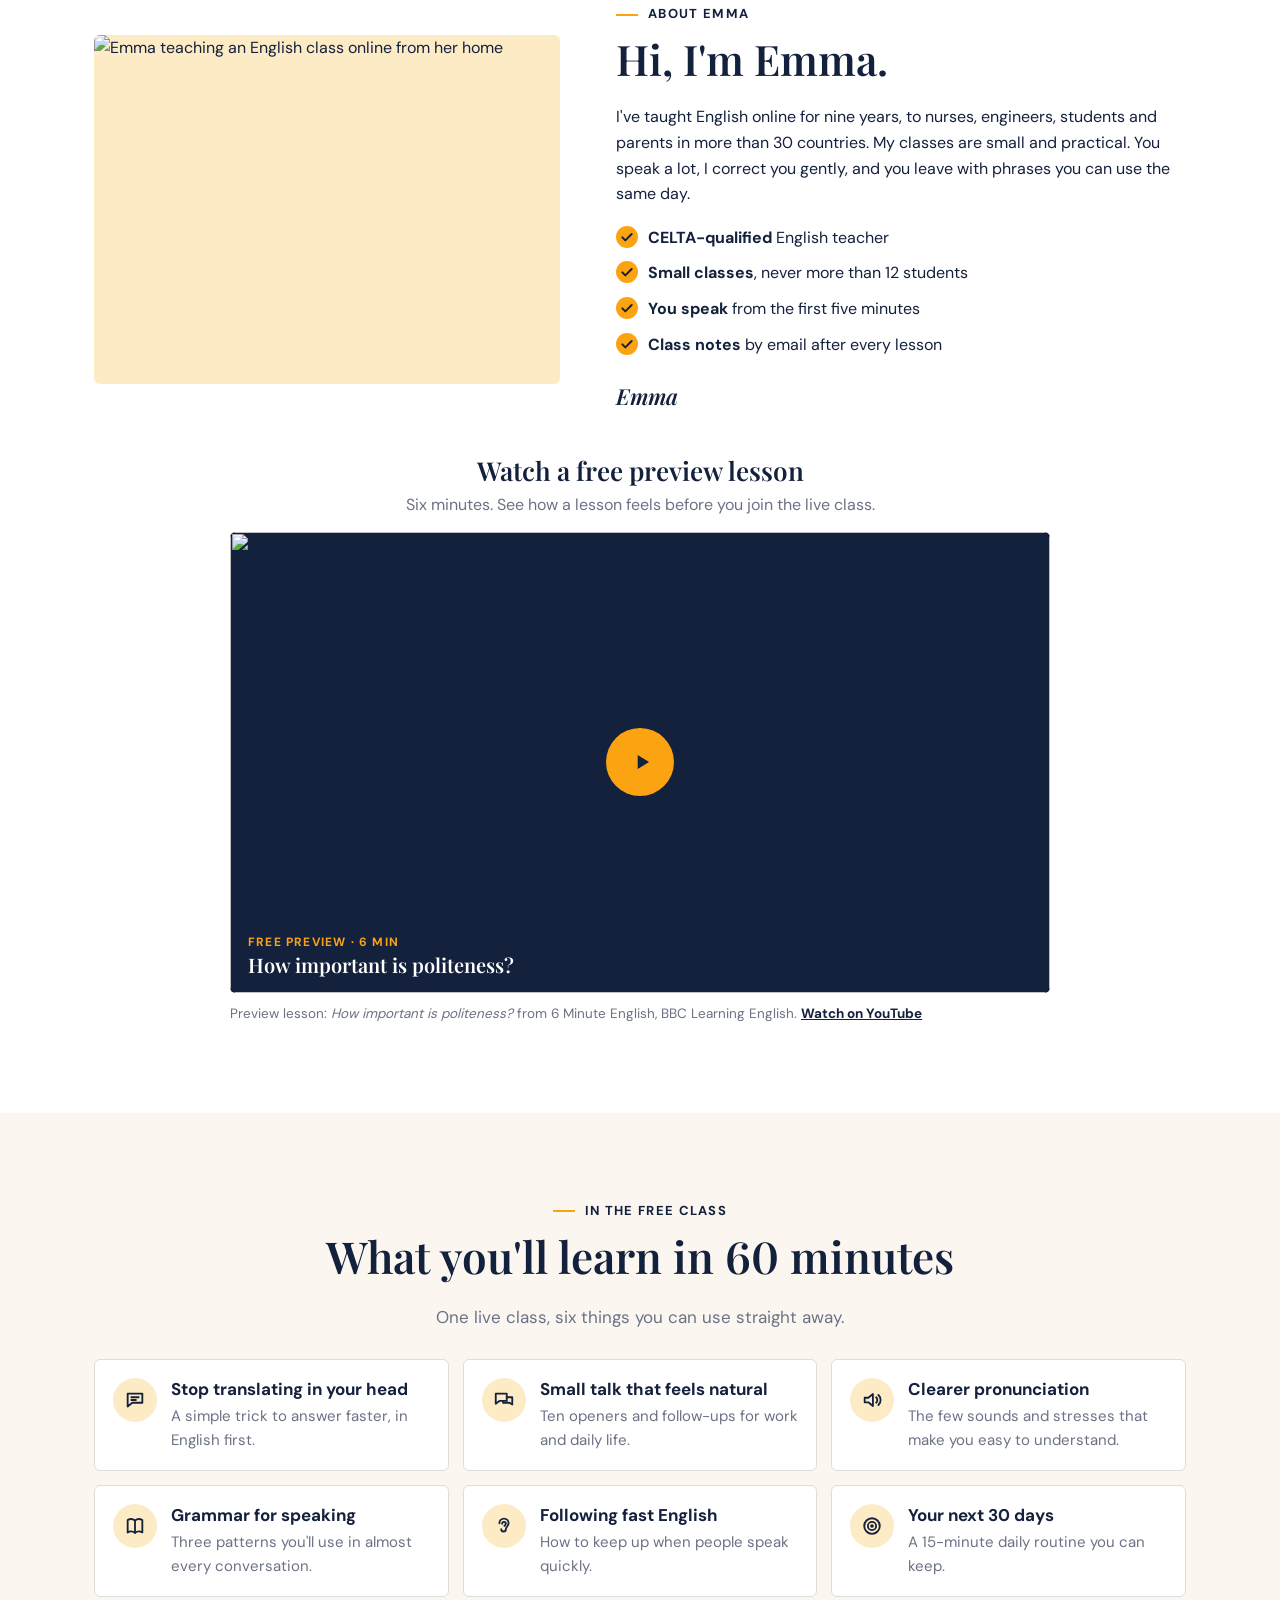
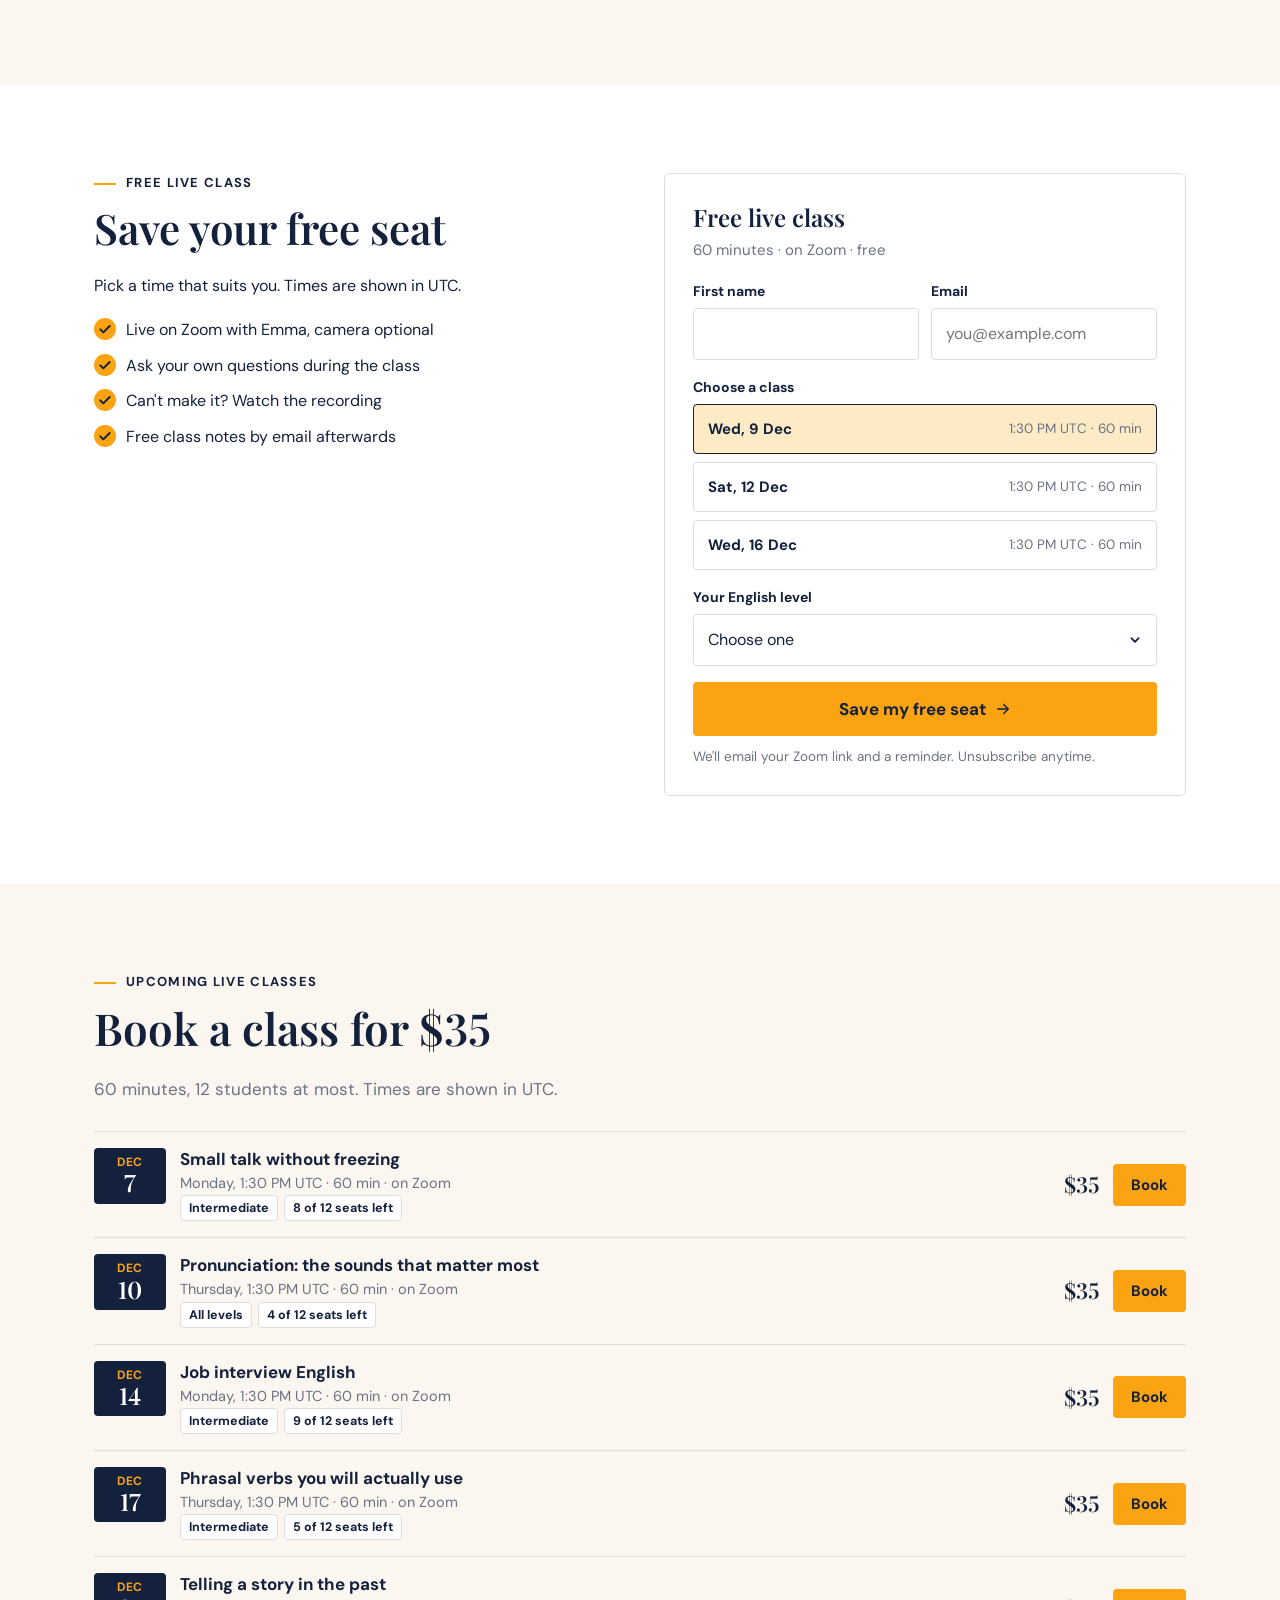
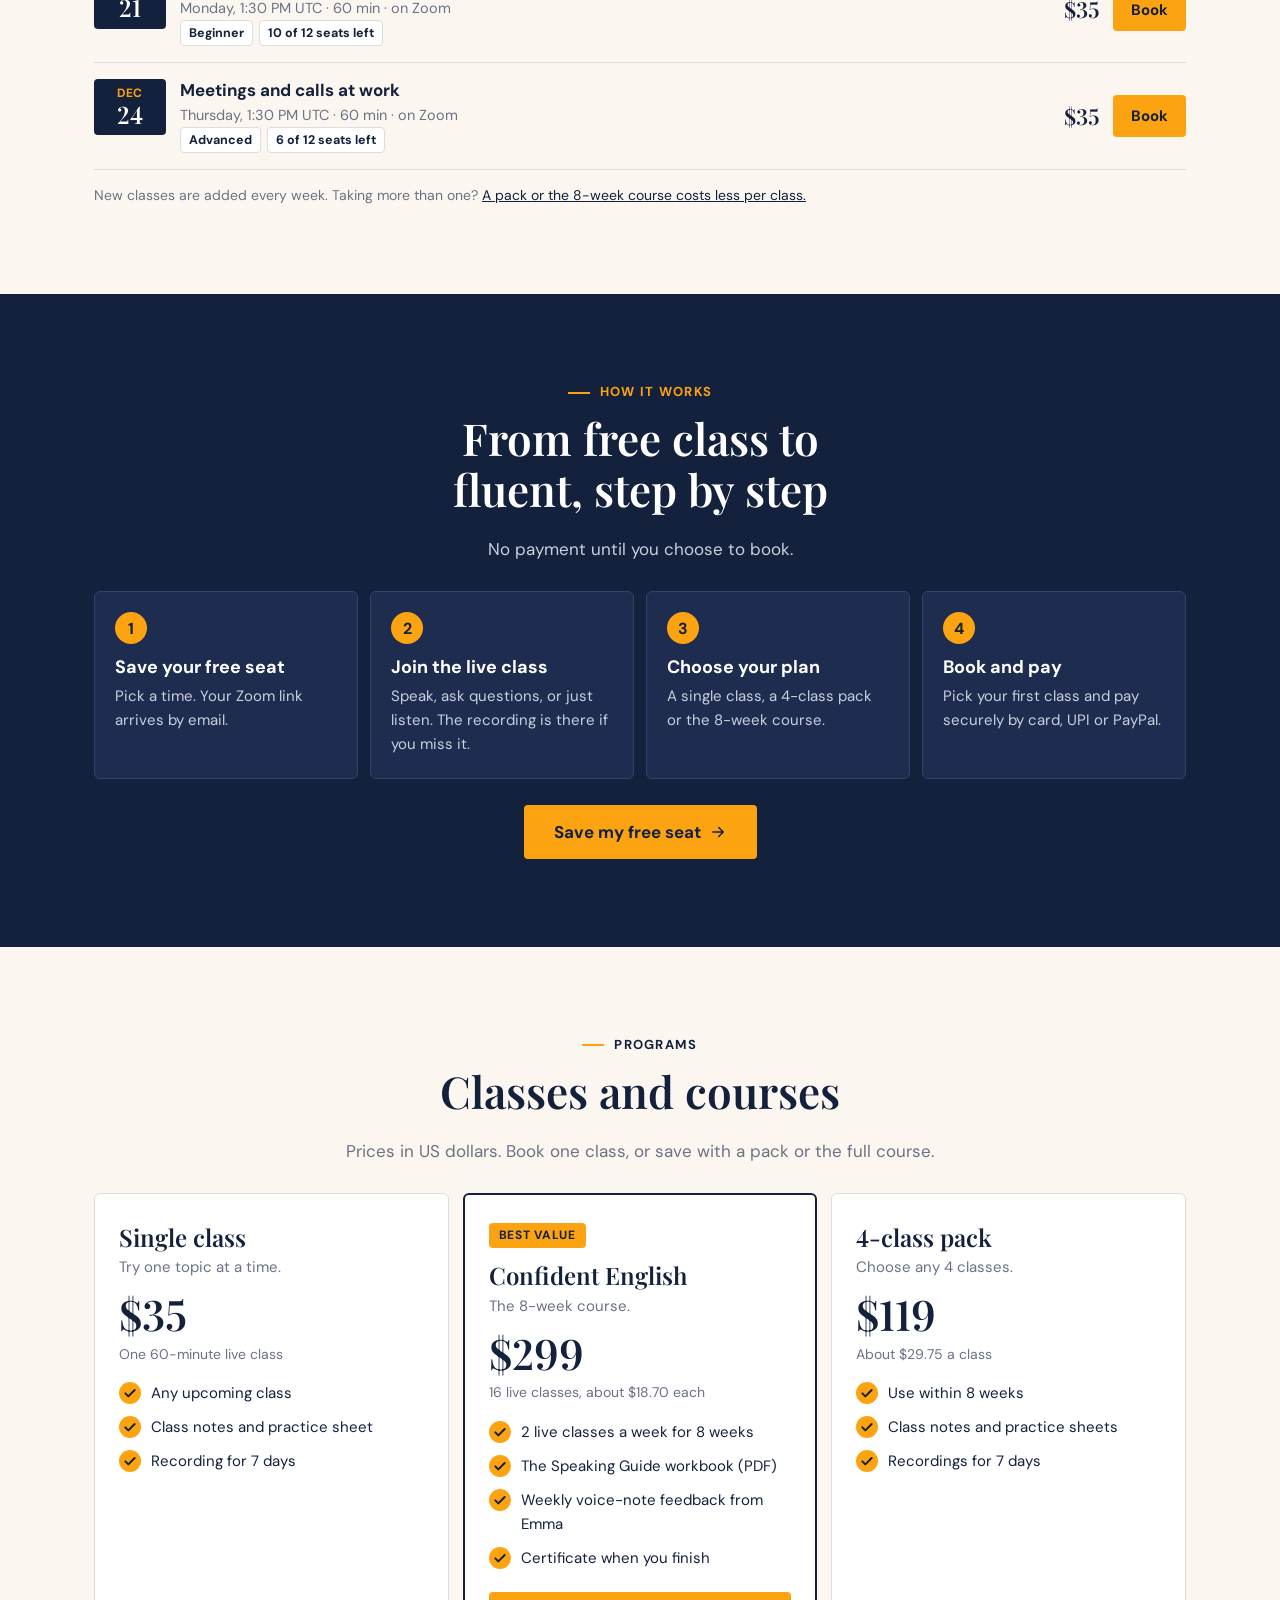
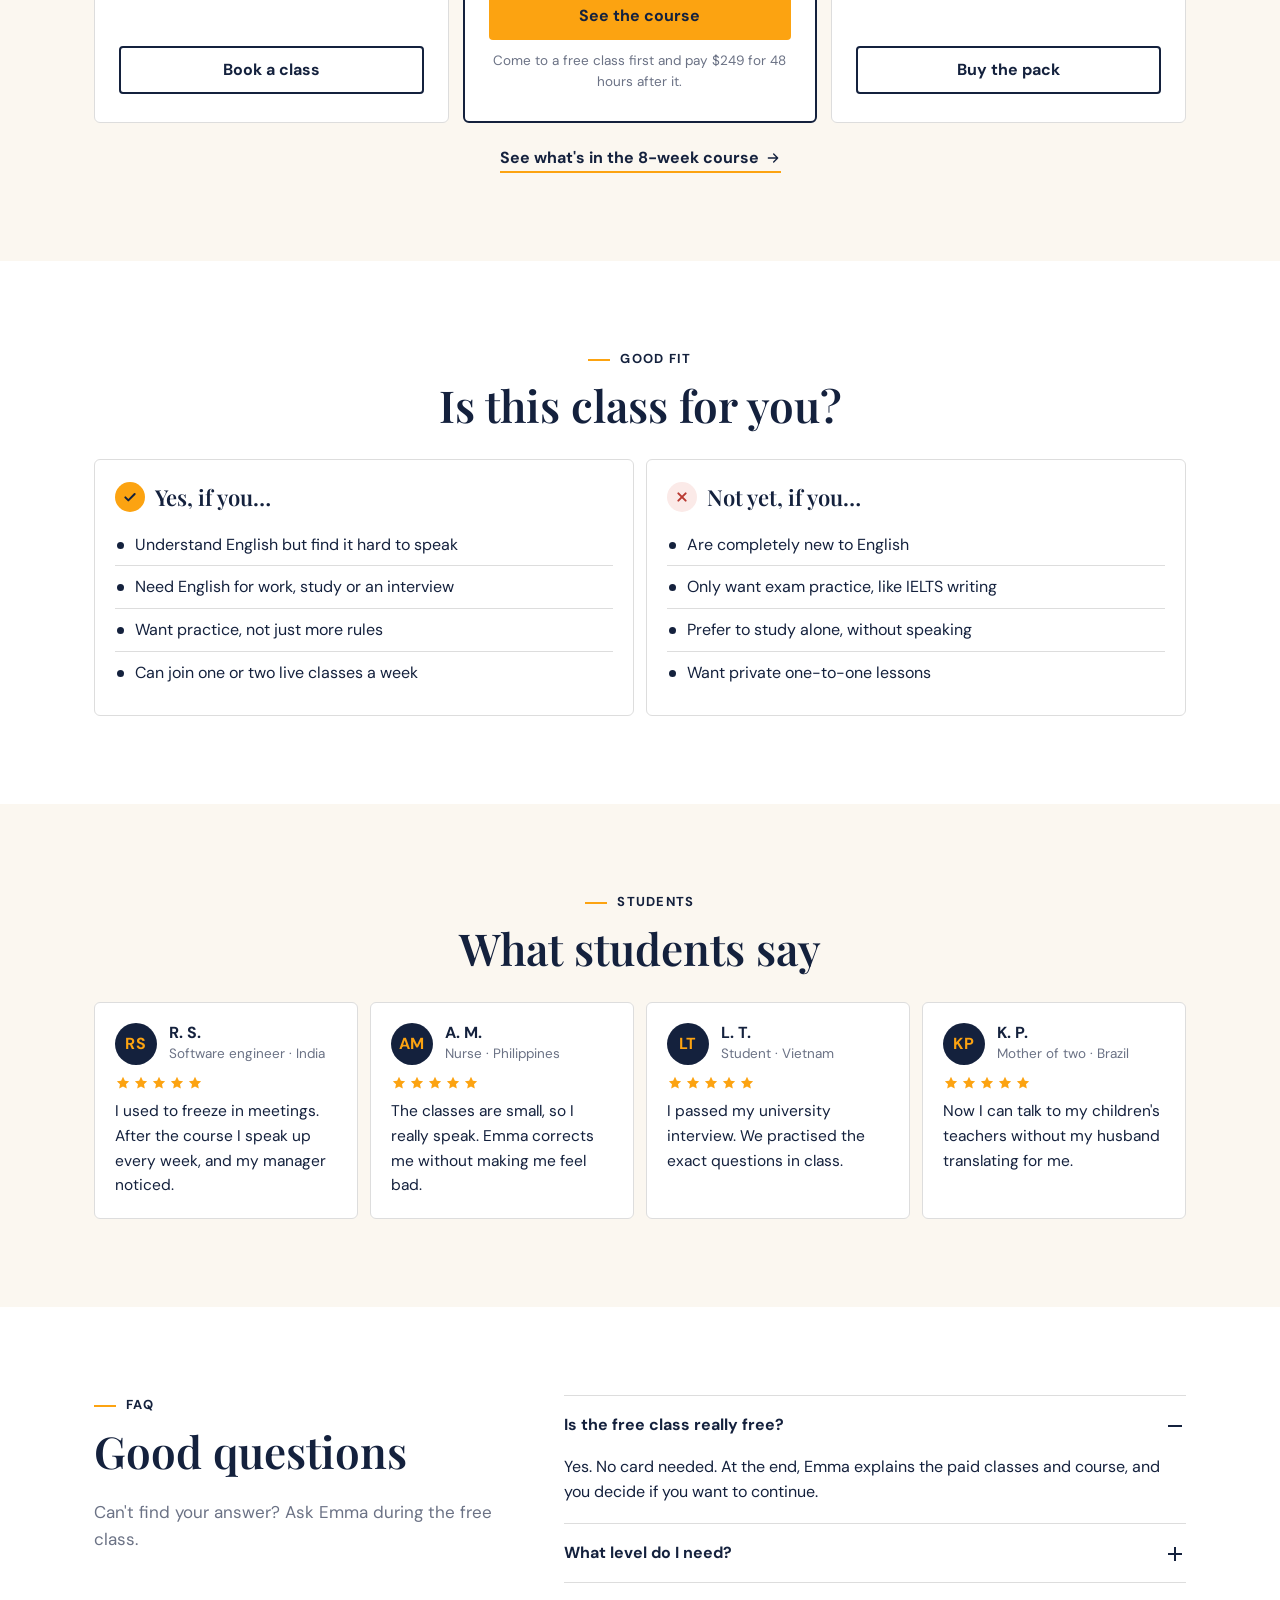
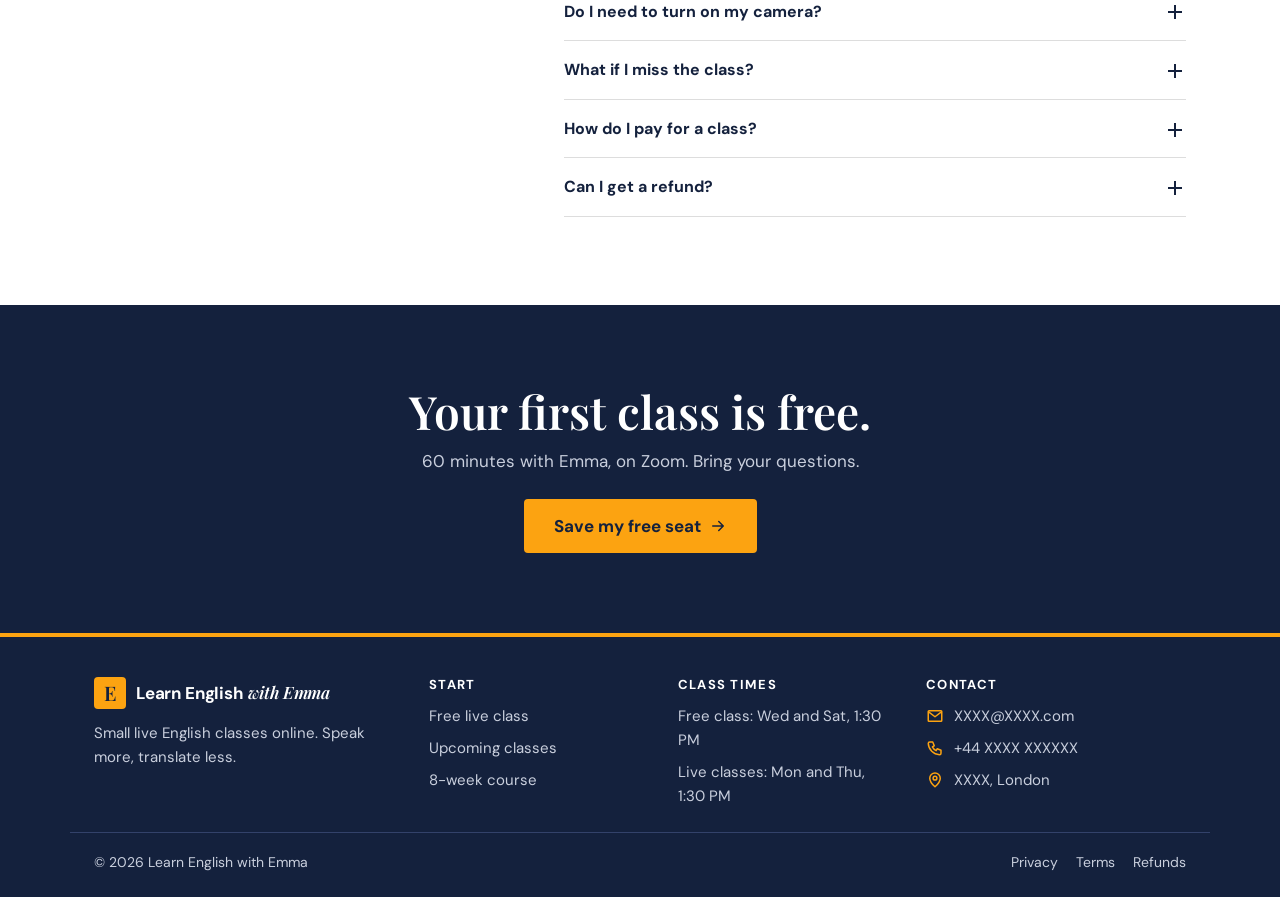
==== commit 88305147: "Make browsers pick up new styles and scripts after each deploy" ====
--- a/index.html
+++ b/index.html
@@ -16,7 +16,7 @@
 <link rel="preload" href="assets/fonts/dm-sans-latin-400-normal.woff2" as="font" type="font/woff2" crossorigin>
 <link rel="preload" href="assets/fonts/playfair-display-latin-600-normal.woff2" as="font" type="font/woff2" crossorigin>
 <link rel="preconnect" href="https://images.pexels.com">
-<link rel="stylesheet" href="assets/site.css">
+<link rel="stylesheet" href="assets/site.css?v=3">
 <script type="application/ld+json">{"@context":"https://schema.org","@type":"Course","name":"Confident English, 8 weeks","description":"Small live online English speaking classes with Emma.","provider":{"@type":"Organization","name":"Learn English with Emma"},"offers":{"@type":"Offer","price":"35","priceCurrency":"USD","category":"Single live class"}}</script>
 </head>
 <body id="top" data-page="home">
@@ -475,6 +475,6 @@
   <a class="btn btn-amber" href="#register">Save my seat</a>
 </div>
 
-<script src="assets/site.js" defer></script>
+<script src="assets/site.js?v=3" defer></script>
 </body>
 </html>
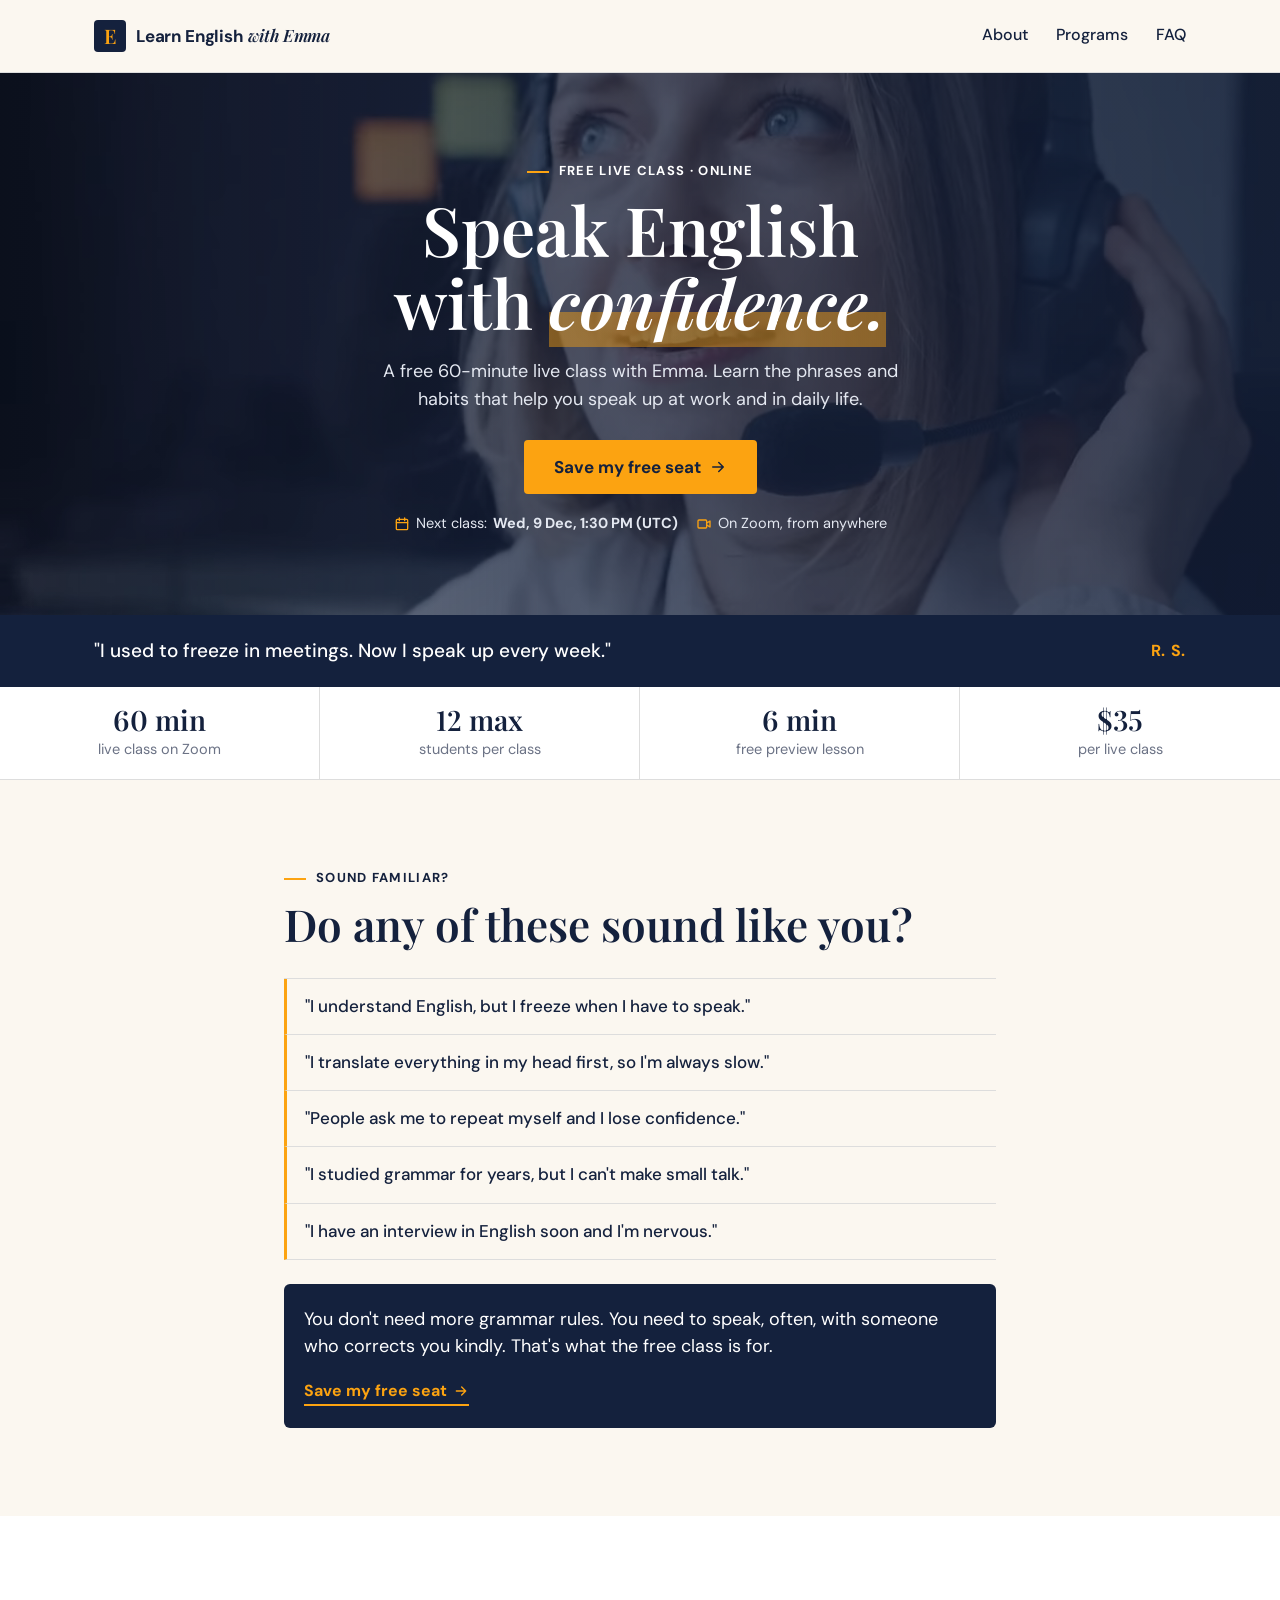
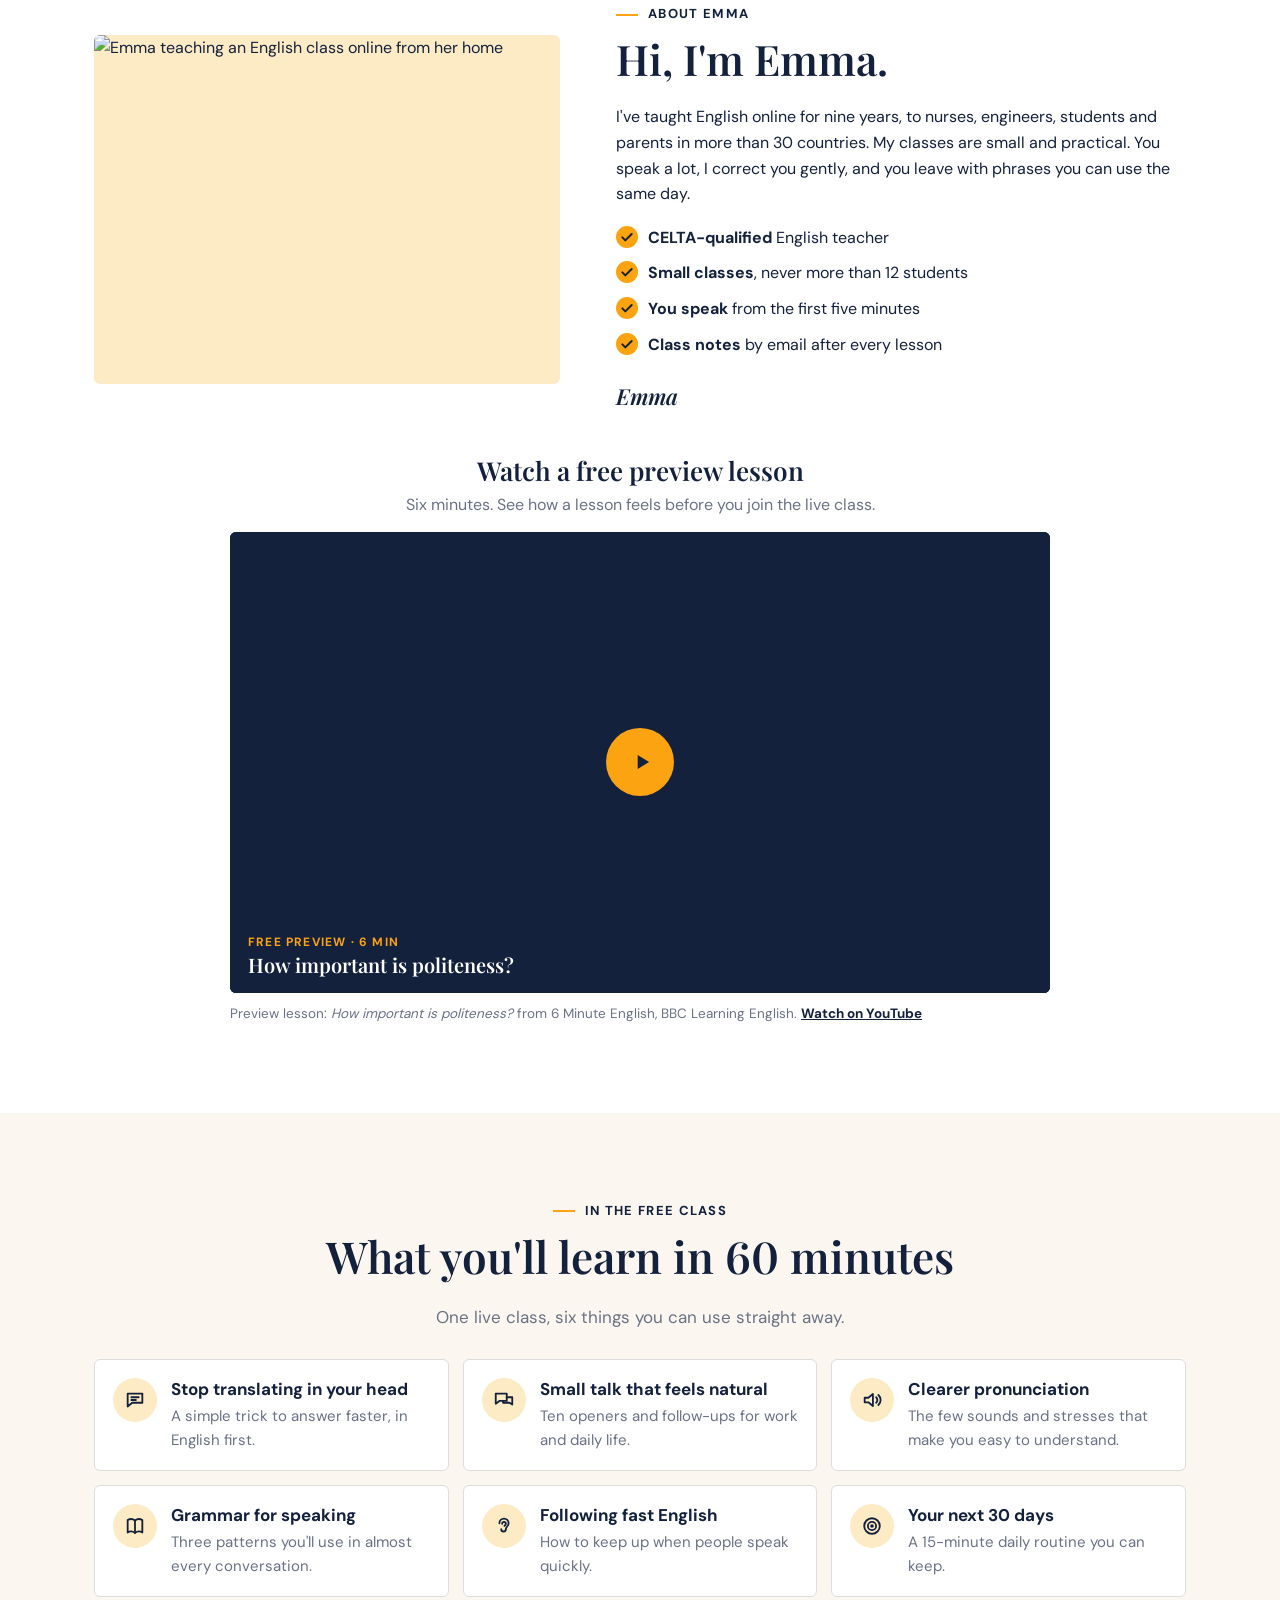
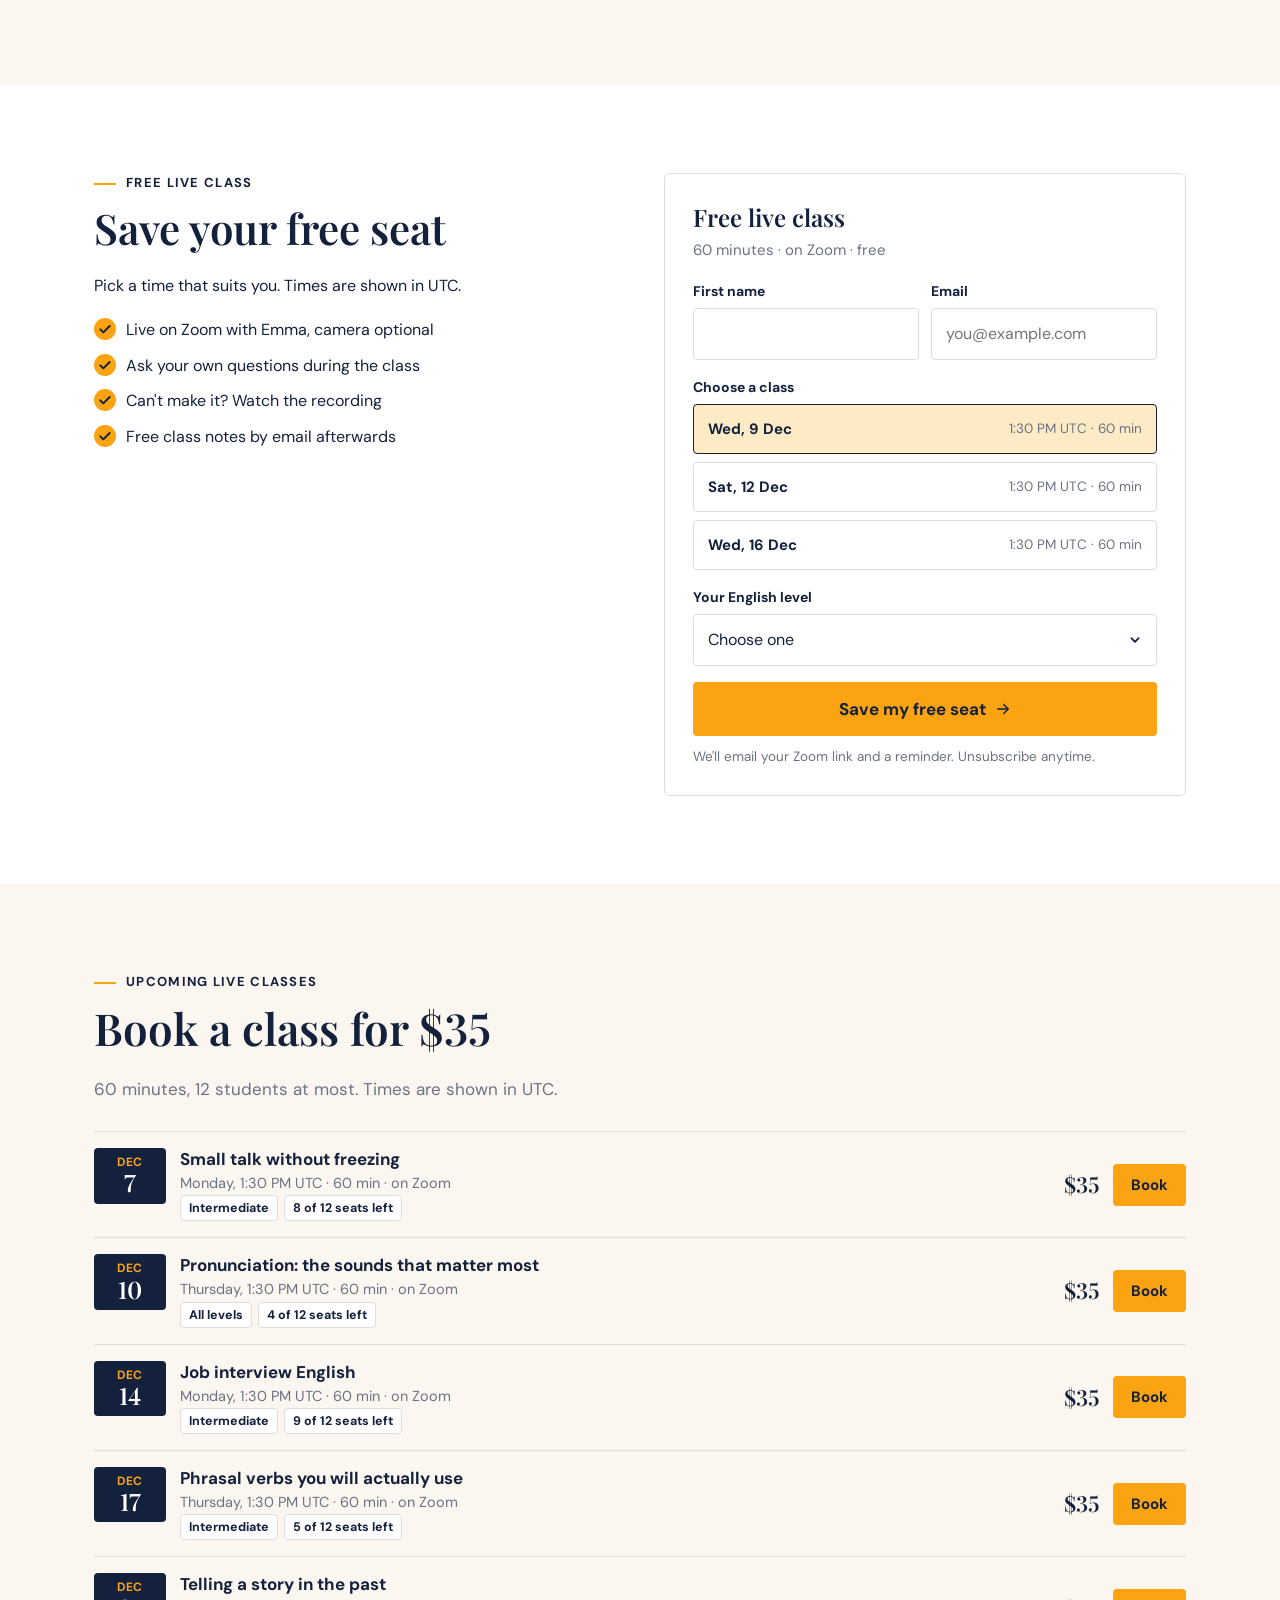
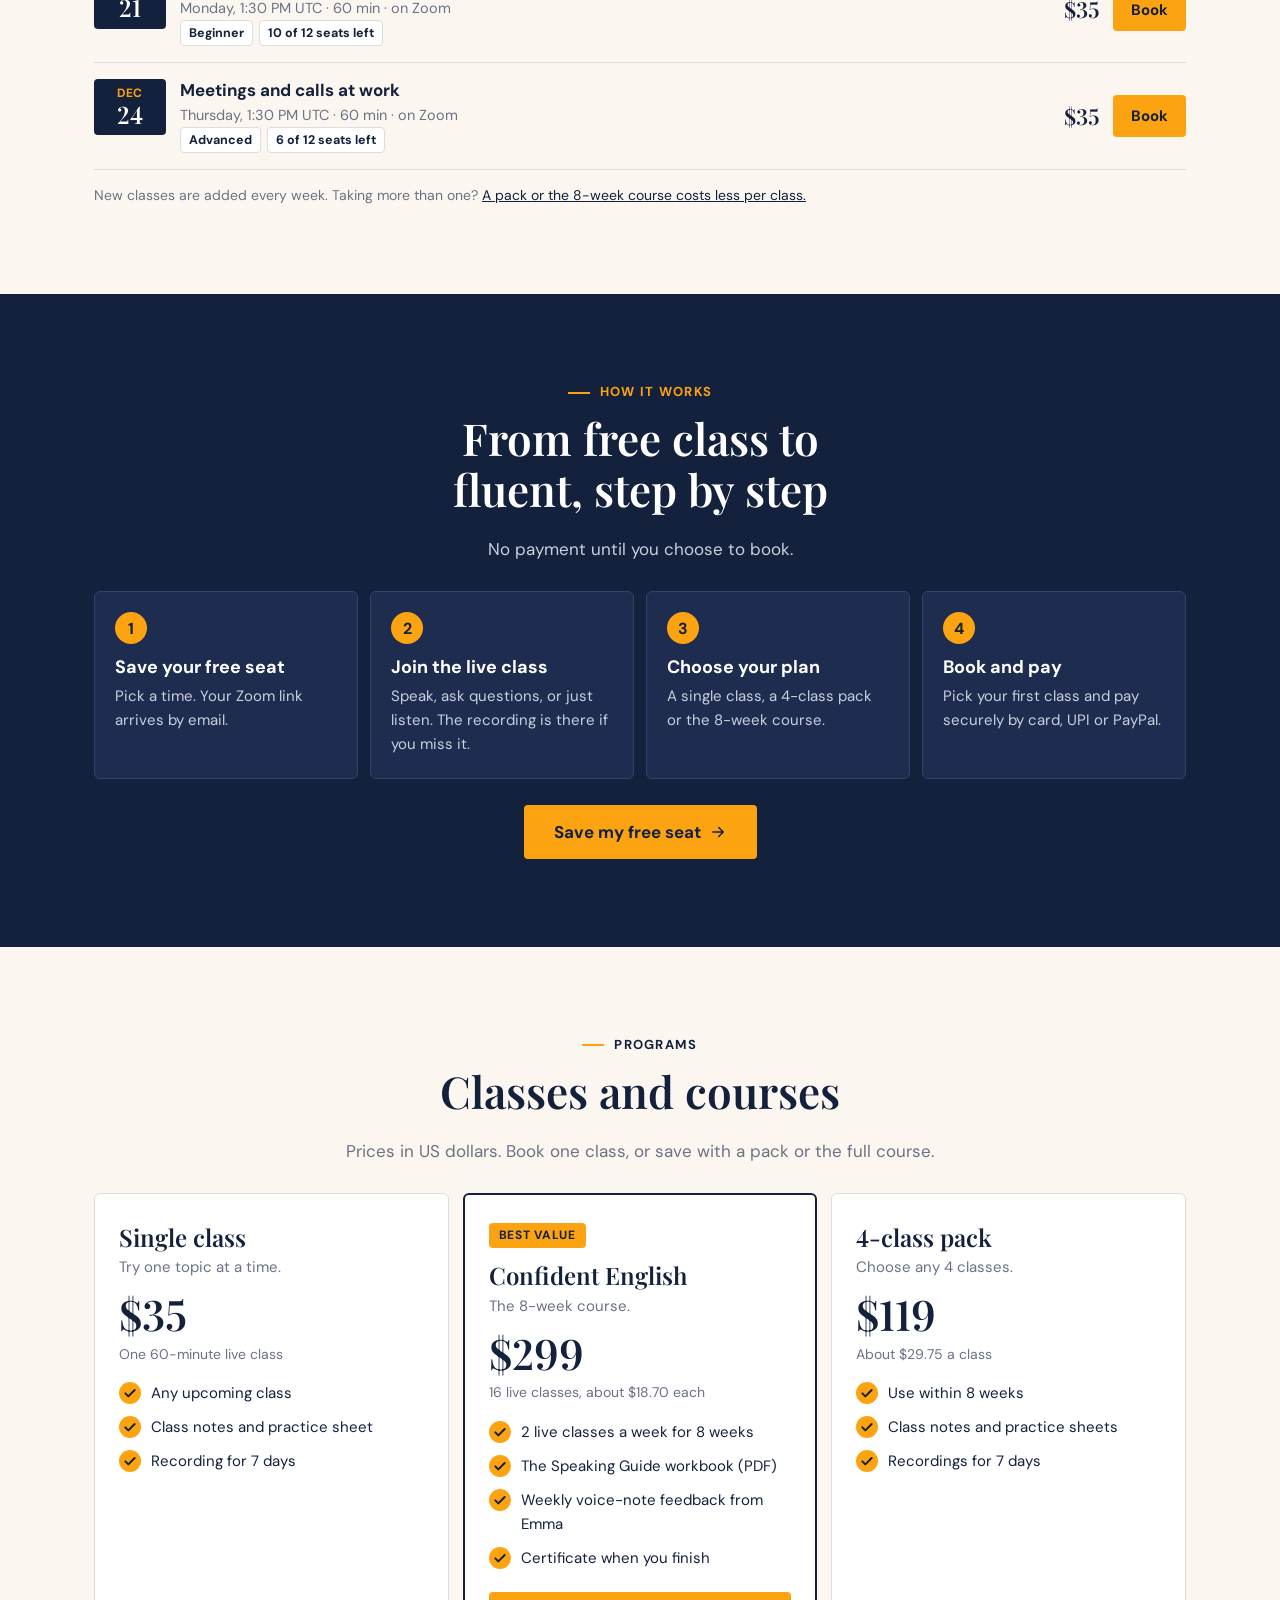
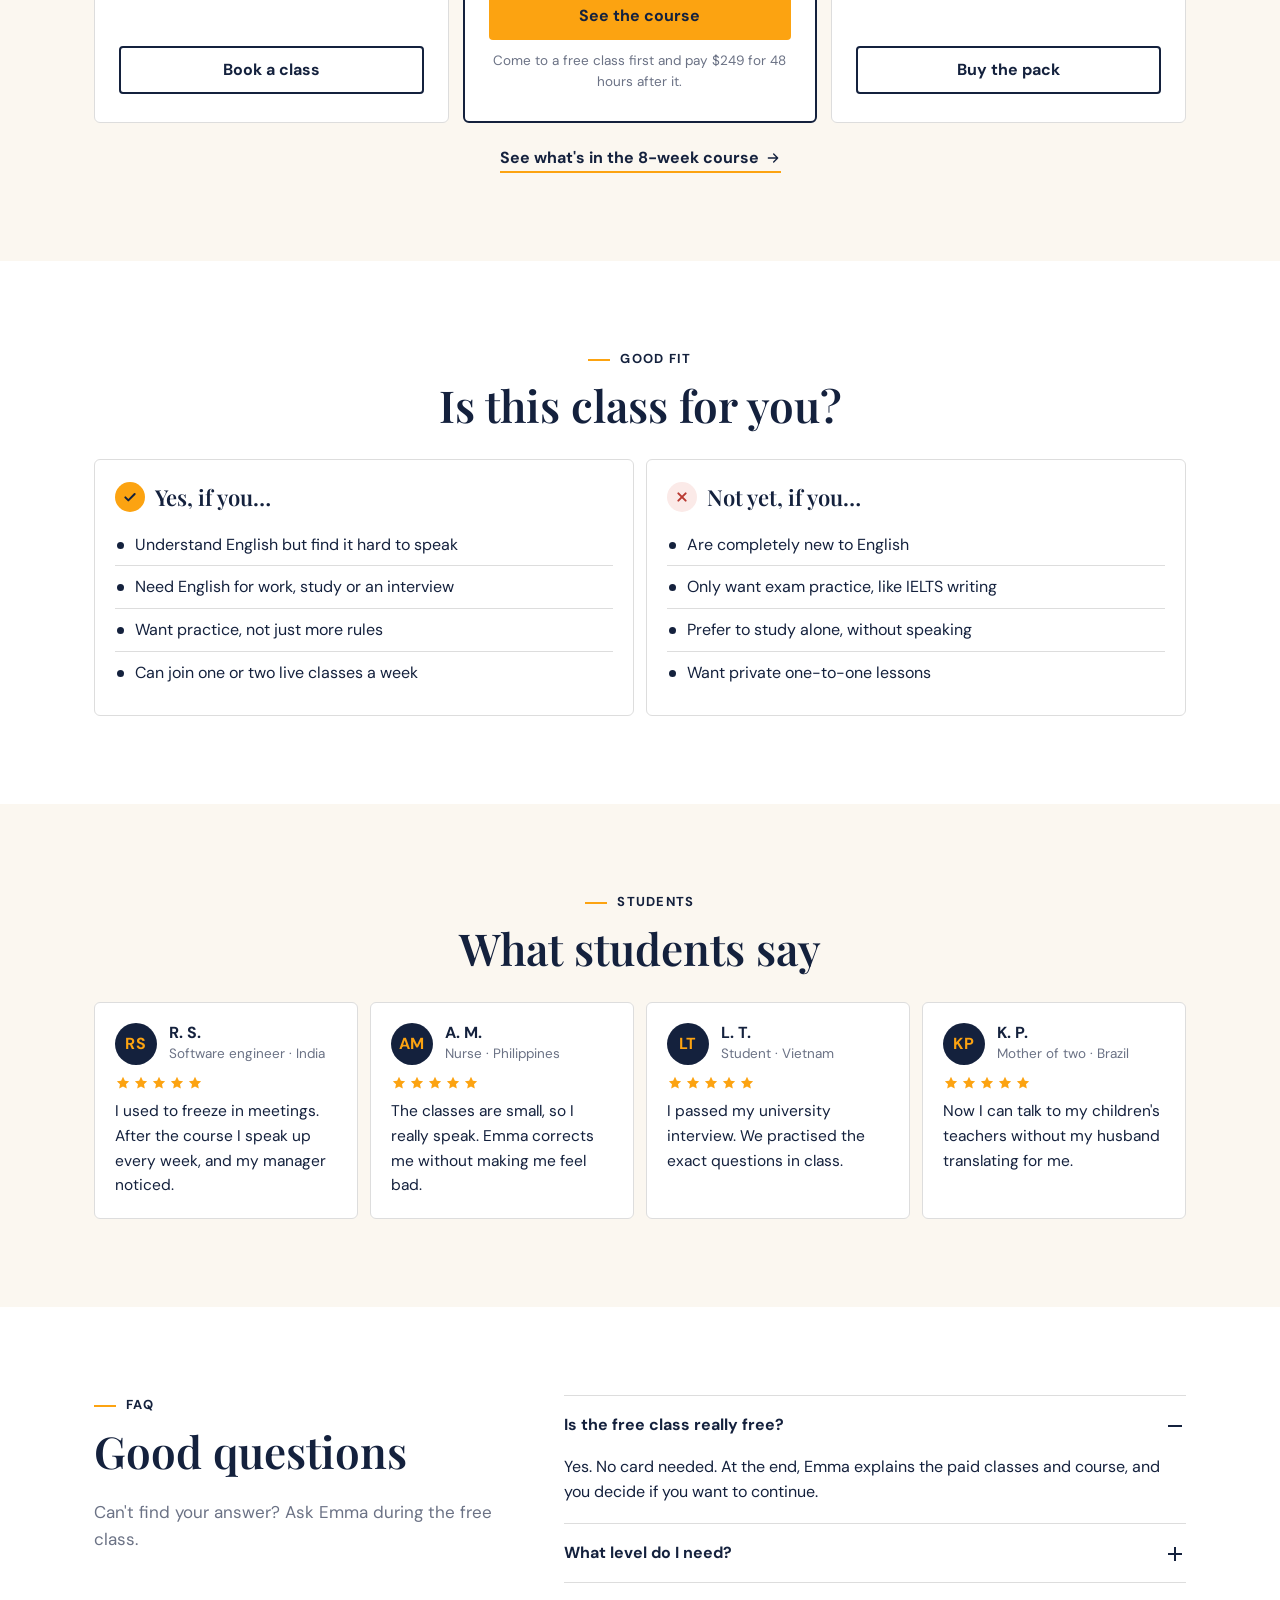
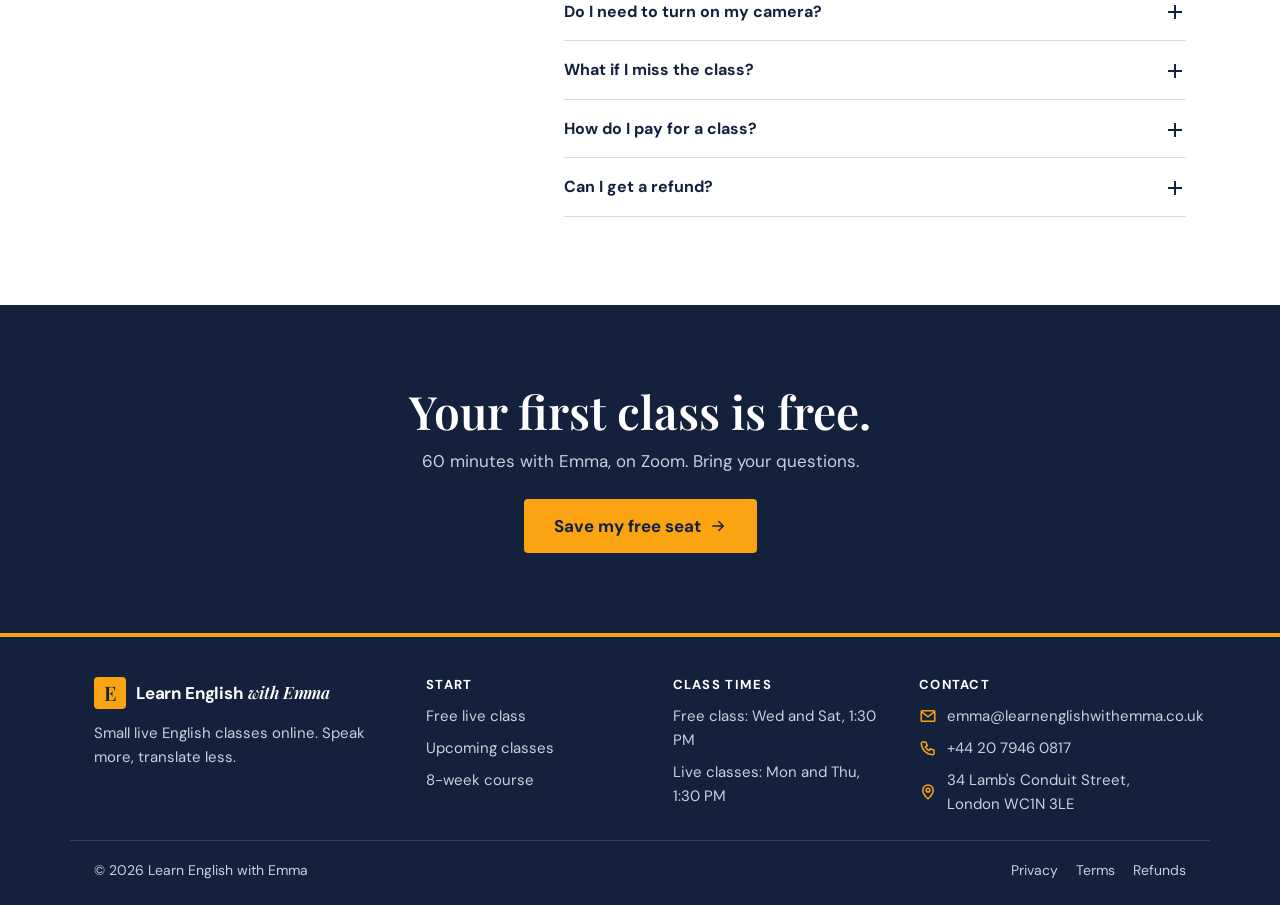
==== commit c26cbc3a: "Replace XXXX placeholders with realistic fictional contact details Email emma@learnenglishwithemma.c" ====
--- a/index.html
+++ b/index.html
@@ -458,9 +458,9 @@
     <div>
       <h3>Contact</h3>
       <ul class="contact-list">
-        <li><svg class="ic" aria-hidden="true"><use href="#i-mail"/></svg>XXXX@XXXX.com</li>
-        <li><svg class="ic" aria-hidden="true"><use href="#i-phone"/></svg>+44 XXXX XXXXXX</li>
-        <li><svg class="ic" aria-hidden="true"><use href="#i-pin"/></svg>XXXX, London</li>
+        <li><svg class="ic" aria-hidden="true"><use href="#i-mail"/></svg><a href="mailto:emma@learnenglishwithemma.co.uk">emma@learnenglishwithemma.co.uk</a></li>
+        <li><svg class="ic" aria-hidden="true"><use href="#i-phone"/></svg><a href="tel:+442079460817">+44 20 7946 0817</a></li>
+        <li><svg class="ic" aria-hidden="true"><use href="#i-pin"/></svg>34 Lamb's Conduit Street, London WC1N 3LE</li>
       </ul>
     </div>
   </div>
@@ -475,6 +475,6 @@
   <a class="btn btn-amber" href="#register">Save my seat</a>
 </div>
 
-<script src="assets/site.js?v=3" defer></script>
+<script src="assets/site.js?v=4" defer></script>
 </body>
 </html>
